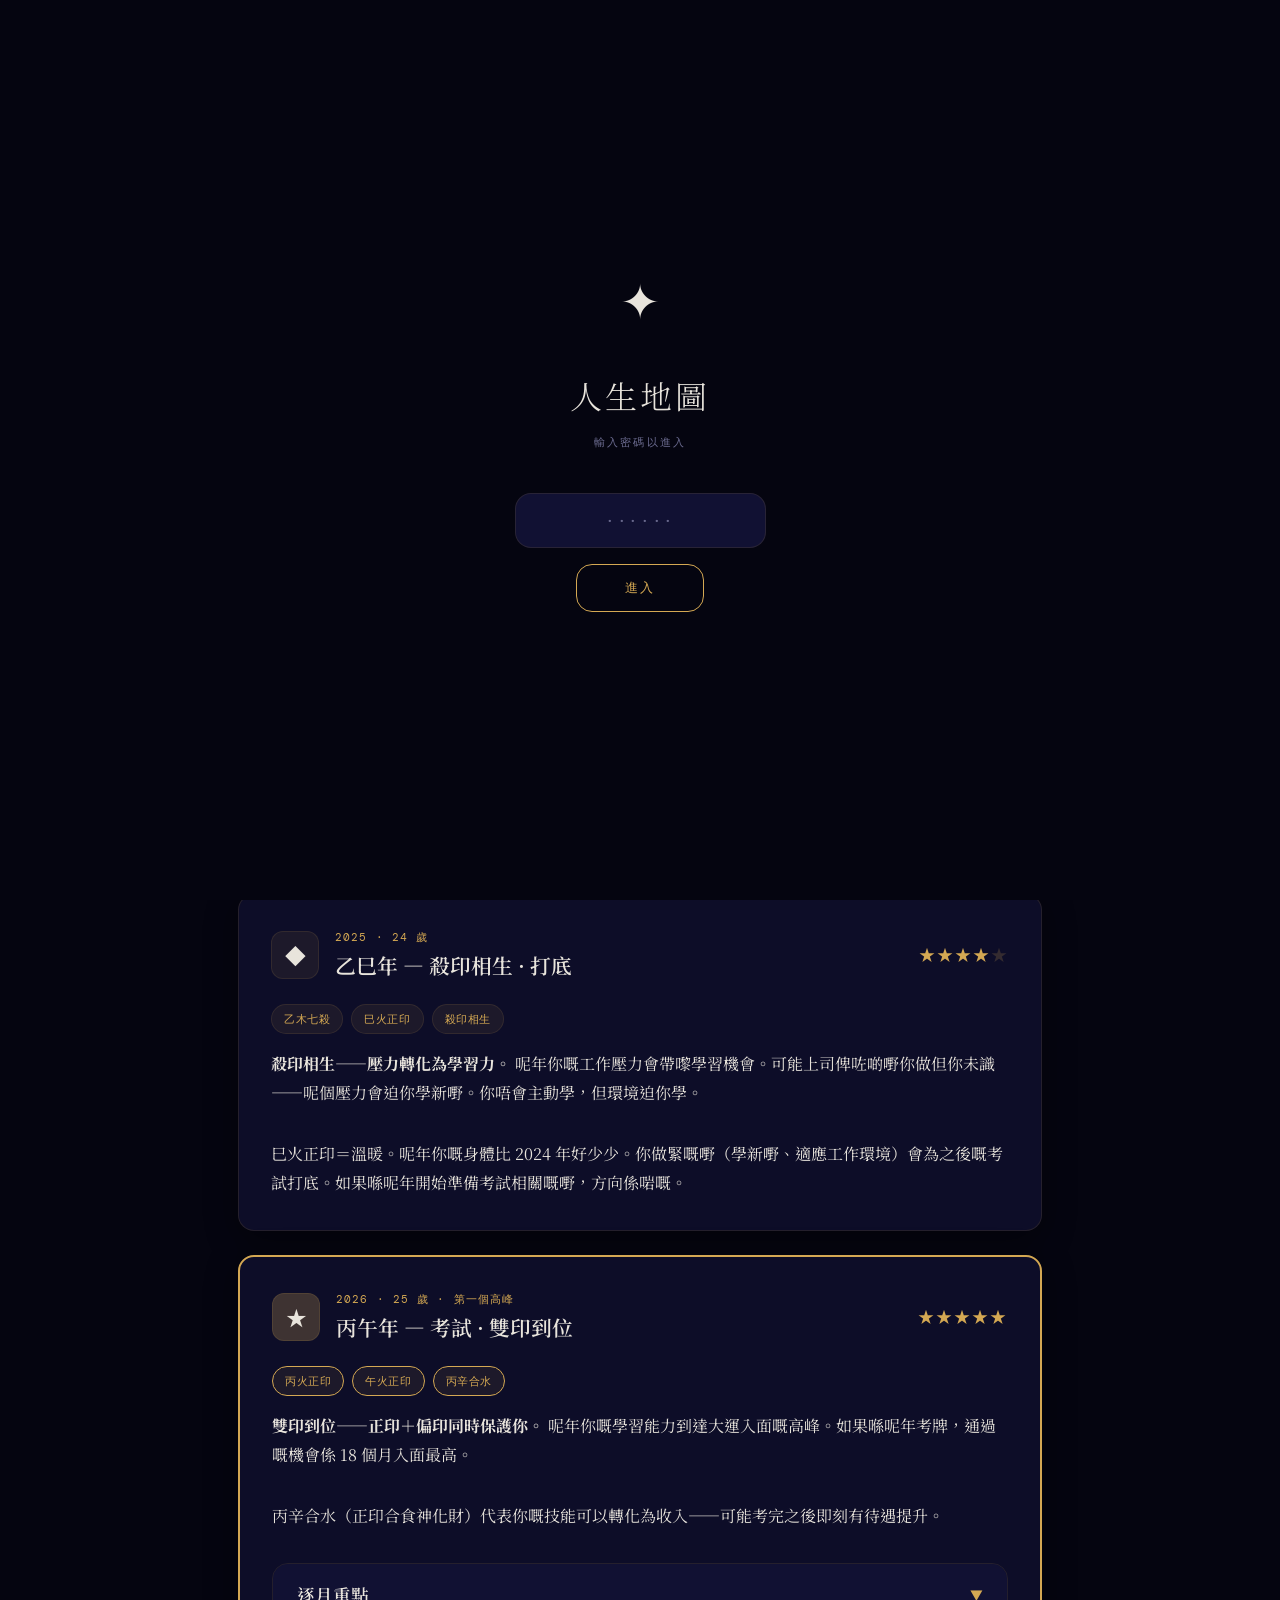
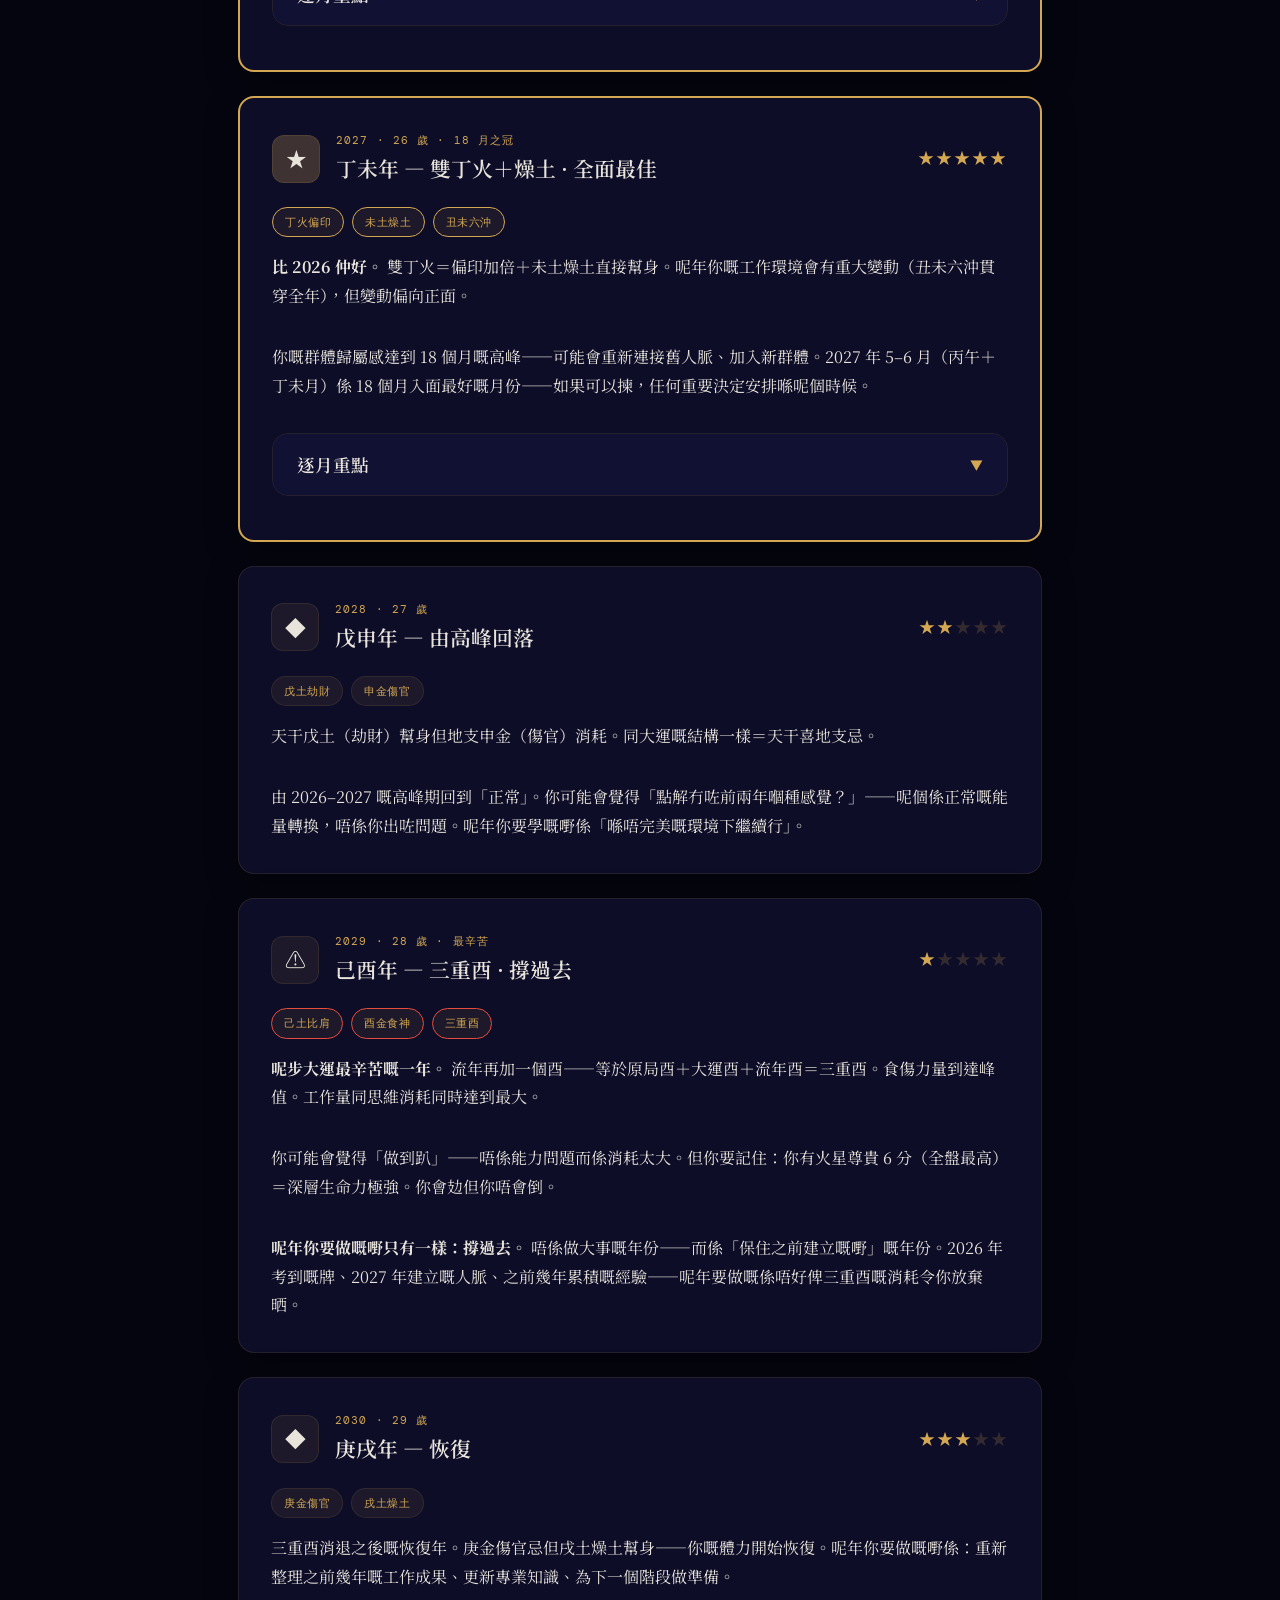
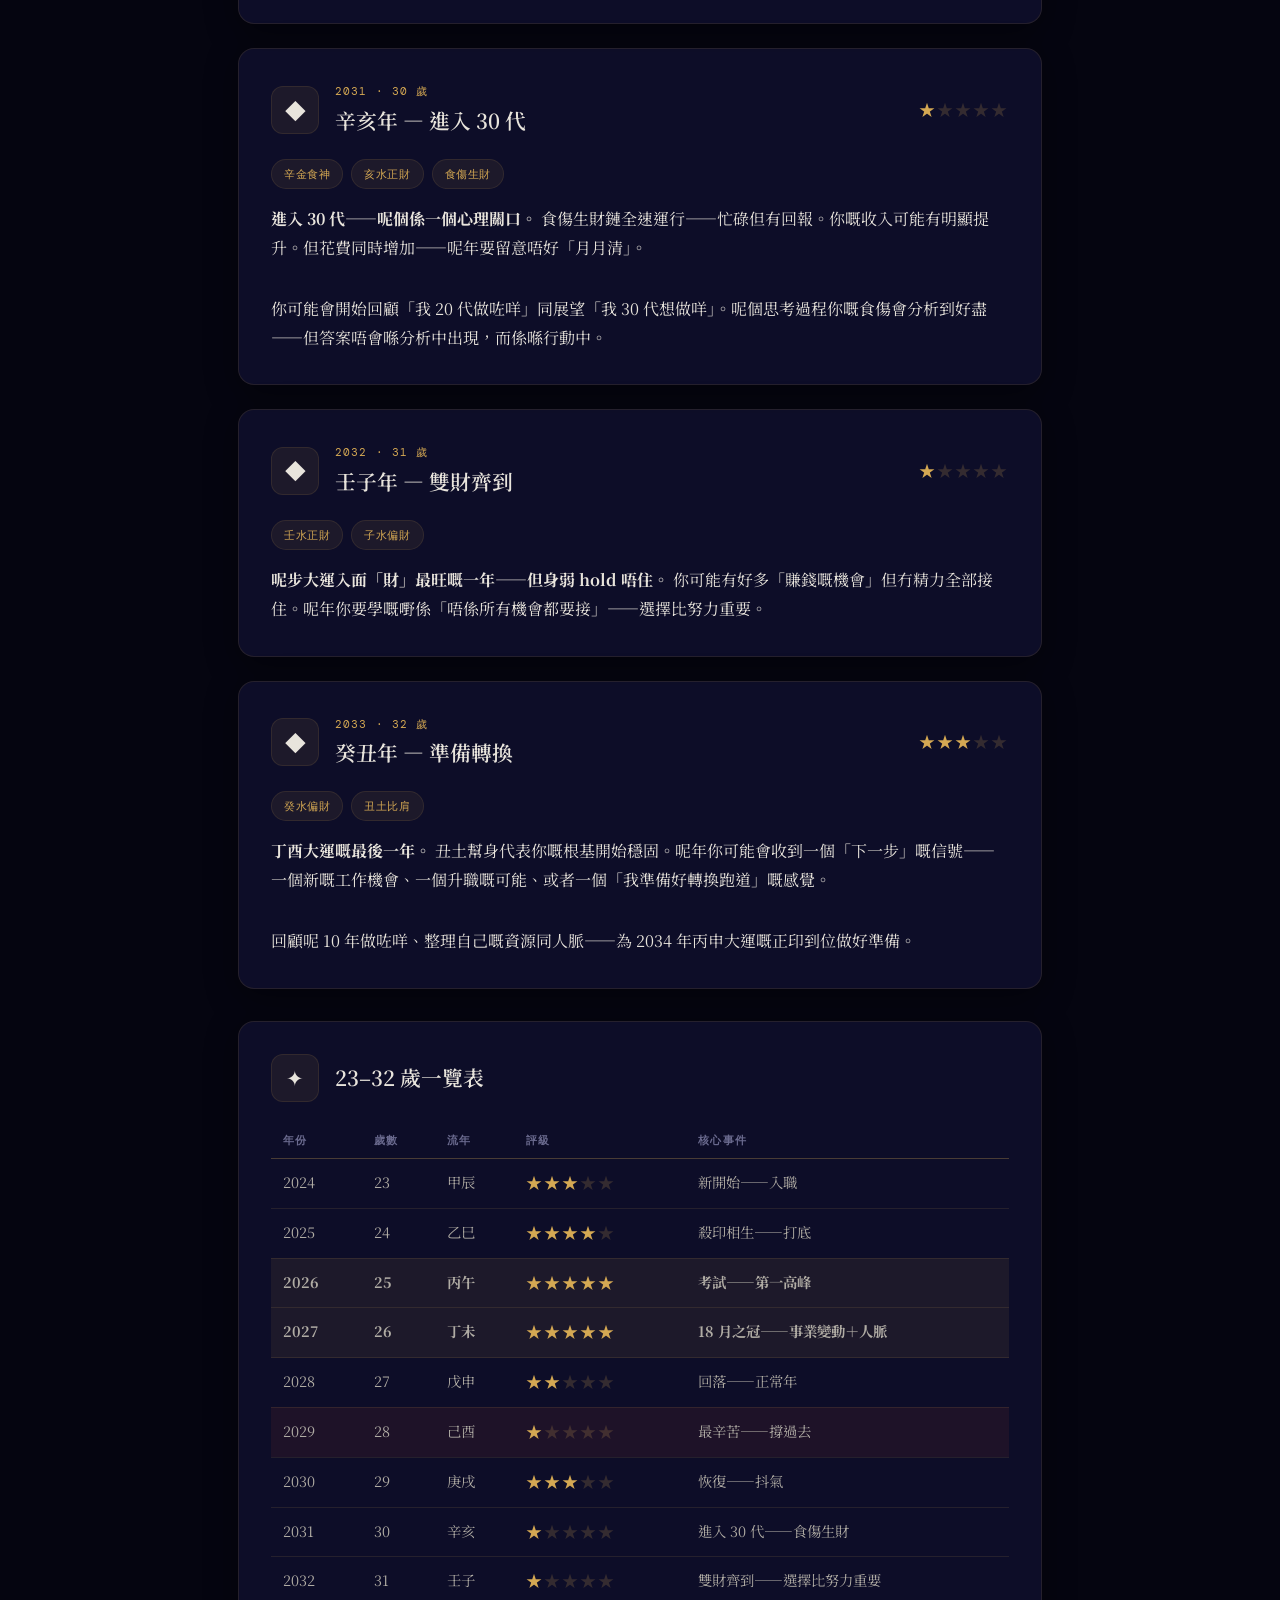
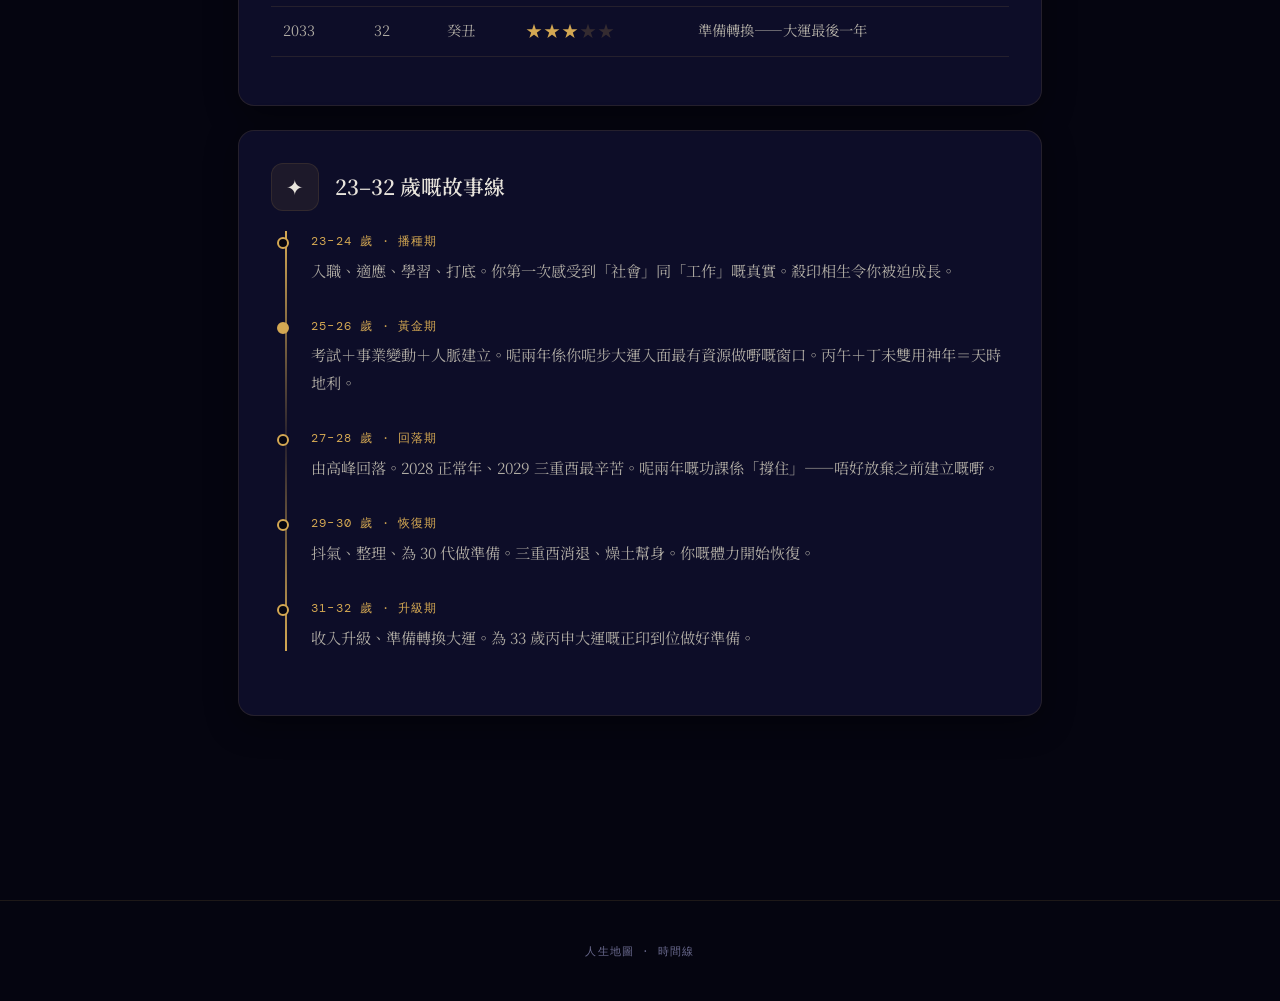
==== timeline.html @ b296077b "Add files via upload" ====
<!DOCTYPE html>
<html lang="zh-Hant" data-theme="dark">
<head>
  <meta charset="UTF-8">
  <meta name="viewport" content="width=device-width, initial-scale=1.0">
  <title>時間線 · 人生地圖</title>
  <link rel="stylesheet" href="css/style.css">
</head>
<body>

  <div class="starfield"></div>

  <div class="gate" id="gate">
    <div class="gate-content">
      <div class="gate-symbol">&#x2726;</div>
      <div class="gate-title">人生地圖</div>
      <div class="gate-subtitle">輸入密碼以進入</div>
      <div class="gate-input-wrap">
        <input type="password" id="gateInput" class="gate-input" placeholder="······" autocomplete="off">
      </div>
      <button class="gate-btn" id="gateBtn">進入</button>
      <div class="gate-error-msg" id="gateError"></div>
    </div>
  </div>

  <div class="progress-bar" id="progressBar"></div>

  <nav class="nav">
    <a href="index.html" class="nav-logo">&#x2726; 人生地圖</a>
    <ul class="nav-links">
      <li><a href="core.html">核心主題</a></li>
      <li><a href="gifts.html">天賦陰影</a></li>
      <li><a href="domains.html">十大領域</a></li>
      <li><a href="timeline.html">時間線</a></li>
      <li><a href="map.html">人生地圖</a></li>
    </ul>
    <div class="nav-controls">
      <button class="theme-toggle" id="themeToggle" title="切換深淺色">&#x2600;</button>
      <button class="menu-toggle" id="menuToggle">
        <span></span><span></span><span></span>
      </button>
    </div>
  </nav>

  <div class="mobile-nav" id="mobileNav">
    <ul class="mobile-nav-links">
      <li><a href="index.html">首頁</a></li>
      <li><a href="core.html">核心主題</a></li>
      <li><a href="gifts.html">天賦與陰影</a></li>
      <li><a href="domains.html">十大領域</a></li>
      <li><a href="timeline.html">時間線</a></li>
      <li><a href="map.html">人生地圖</a></li>
    </ul>
  </div>

  <div class="page-wrapper">
    <main class="main-content">
      <div class="container">

        <div class="page-header reveal">
          <div class="subtitle">TIMELINE</div>
          <h1>你嘅時間線</h1>
        </div>

        <!-- Section Tabs -->
        <div class="tabs reveal">
          <button class="tab-btn active" data-tab="sec-decade">23–32 歲逐年</button>
          <button class="tab-btn" data-tab="sec-18mo">18 個月預測</button>
          <button class="tab-btn" data-tab="sec-overview">大運總覽</button>
        </div>
        <div class="tab-panels">

          <!-- ==================== DECADE TAB ==================== -->
          <div class="tab-panel active" data-panel="sec-decade">

            <div class="section-title reveal">23–32 歲逐年拆解</div>
            <div class="section-subtitle reveal">丁酉大運 · 2024–2033</div>

            <!-- 2024 -->
            <div class="card reveal delay-1">
              <div class="card-header">
                <div class="card-icon">&#x25C6;</div>
                <div>
                  <div class="card-number">2024 · 23 歲</div>
                  <div class="card-title">甲辰年 — 新開始</div>
                </div>
                <div class="stars" style="margin-left:auto;">&#x2605;&#x2605;&#x2605;<span class="dim">&#x2605;&#x2605;</span></div>
              </div>
              <div class="tag-row">
                <span class="tag">甲木正官</span>
                <span class="tag">辰土劫財</span>
                <span class="tag">甲己合土</span>
              </div>
              <p><strong>甲己合土＝正官合日主。</strong> 你可能喺呢年有一個新嘅開始——畢業、入職、或者開始一份正式嘅工作。甲木正官係你原局完全缺席嘅五行——第一次出現代表一個「新框架」進入你生命。</p>
              <p class="mt-32">但辰土劫財代表有競爭——可能同時有其他人做緊同一個位。呢年你嘅收入唔會高但有。剛開始賺錢——你可以感受到「返工之後身體唔同咗」。</p>
            </div>

            <!-- 2025 -->
            <div class="card reveal delay-2">
              <div class="card-header">
                <div class="card-icon">&#x25C6;</div>
                <div>
                  <div class="card-number">2025 · 24 歲</div>
                  <div class="card-title">乙巳年 — 殺印相生 · 打底</div>
                </div>
                <div class="stars" style="margin-left:auto;">&#x2605;&#x2605;&#x2605;&#x2605;<span class="dim">&#x2605;</span></div>
              </div>
              <div class="tag-row">
                <span class="tag">乙木七殺</span>
                <span class="tag">巳火正印</span>
                <span class="tag">殺印相生</span>
              </div>
              <p><strong>殺印相生——壓力轉化為學習力。</strong> 呢年你嘅工作壓力會帶嚟學習機會。可能上司俾咗啲嘢你做但你未識——呢個壓力會迫你學新嘢。你唔會主動學，但環境迫你學。</p>
              <p class="mt-32">巳火正印＝溫暖。呢年你嘅身體比 2024 年好少少。你做緊嘅嘢（學新嘢、適應工作環境）會為之後嘅考試打底。如果喺呢年開始準備考試相關嘅嘢，方向係啱嘅。</p>
            </div>

            <!-- 2026 -->
            <div class="card reveal delay-3" style="border-color: var(--accent); border-width: 2px;">
              <div class="card-header">
                <div class="card-icon" style="background: var(--accent-glow);">&#x2605;</div>
                <div>
                  <div class="card-number">2026 · 25 歲 · 第一個高峰</div>
                  <div class="card-title">丙午年 — 考試 · 雙印到位</div>
                </div>
                <div class="stars" style="margin-left:auto;">&#x2605;&#x2605;&#x2605;&#x2605;&#x2605;</div>
              </div>
              <div class="tag-row">
                <span class="tag" style="border-color: var(--accent);">丙火正印</span>
                <span class="tag" style="border-color: var(--accent);">午火正印</span>
                <span class="tag" style="border-color: var(--accent);">丙辛合水</span>
              </div>
              <p><strong>雙印到位——正印＋偏印同時保護你。</strong> 呢年你嘅學習能力到達大運入面嘅高峰。如果喺呢年考牌，通過嘅機會係 18 個月入面最高。</p>
              <p class="mt-32">丙辛合水（正印合食神化財）代表你嘅技能可以轉化為收入——可能考完之後即刻有待遇提升。</p>

              <div class="expandable mt-32">
                <button class="expandable-trigger">
                  <span>逐月重點</span>
                  <span class="chevron">&#x25BC;</span>
                </button>
                <div class="expandable-content">
                  <div class="expandable-inner">
                    <table class="data-table">
                      <thead><tr><th>月份</th><th>流月</th><th>評級</th><th>重點</th></tr></thead>
                      <tbody>
                        <tr><td>5 月</td><td>甲午</td><td><span class="stars">&#x2605;&#x2605;&#x2605;&#x2605;&#x2605;</span></td><td>溫書效率最高——甲己合土＋火氣最旺</td></tr>
                        <tr><td>6 月</td><td>乙未</td><td><span class="stars">&#x2605;&#x2605;&#x2605;&#x2605;<span class="dim">&#x2605;</span></span></td><td>殺印相生——工作可能有變動</td></tr>
                        <tr><td>7 月</td><td>丙申</td><td><span class="stars">&#x2605;&#x2605;&#x2605;<span class="dim">&#x2605;&#x2605;</span></span></td><td>考前最後衝刺——開始「收」</td></tr>
                        <tr style="background: var(--accent-dim);"><td><strong>8 月</strong></td><td><strong>丁酉</strong></td><td><span class="stars">&#x2605;&#x2605;<span class="dim">&#x2605;&#x2605;&#x2605;</span></span></td><td><strong>考試月——三重酉——最辛苦</strong></td></tr>
                        <tr style="background: var(--accent-dim);"><td><strong>9 月</strong></td><td><strong>戊戌</strong></td><td><span class="stars">&#x2605;&#x2605;&#x2605;&#x2605;&#x2605;</span></td><td><strong>回血月——旅行最佳時機</strong></td></tr>
                        <tr><td>10 月</td><td>己亥</td><td><span class="stars">&#x2605;&#x2605;&#x2605;<span class="dim">&#x2605;&#x2605;</span></span></td><td>比肩幫身——但巳亥沖有動盪</td></tr>
                        <tr><td>12 月</td><td>庚子</td><td><span class="stars">&#x2605;<span class="dim">&#x2605;&#x2605;&#x2605;&#x2605;</span></span></td><td>年尾最差——金水齊到</td></tr>
                      </tbody>
                    </table>
                  </div>
                </div>
              </div>
            </div>

            <!-- 2027 -->
            <div class="card reveal" style="border-color: var(--accent); border-width: 2px;">
              <div class="card-header">
                <div class="card-icon" style="background: var(--accent-glow);">&#x2605;</div>
                <div>
                  <div class="card-number">2027 · 26 歲 · 18 月之冠</div>
                  <div class="card-title">丁未年 — 雙丁火＋燥土 · 全面最佳</div>
                </div>
                <div class="stars" style="margin-left:auto;">&#x2605;&#x2605;&#x2605;&#x2605;&#x2605;</div>
              </div>
              <div class="tag-row">
                <span class="tag" style="border-color: var(--accent);">丁火偏印</span>
                <span class="tag" style="border-color: var(--accent);">未土燥土</span>
                <span class="tag" style="border-color: var(--accent);">丑未六沖</span>
              </div>
              <p><strong>比 2026 仲好。</strong> 雙丁火＝偏印加倍＋未土燥土直接幫身。呢年你嘅工作環境會有重大變動（丑未六沖貫穿全年），但變動偏向正面。</p>
              <p class="mt-32">你嘅群體歸屬感達到 18 個月嘅高峰——可能會重新連接舊人脈、加入新群體。2027 年 5–6 月（丙午＋丁未月）係 18 個月入面最好嘅月份——如果可以揀，任何重要決定安排喺呢個時候。</p>

              <div class="expandable mt-32">
                <button class="expandable-trigger">
                  <span>逐月重點</span>
                  <span class="chevron">&#x25BC;</span>
                </button>
                <div class="expandable-content">
                  <div class="expandable-inner">
                    <table class="data-table">
                      <thead><tr><th>月份</th><th>流月</th><th>評級</th><th>重點</th></tr></thead>
                      <tbody>
                        <tr><td>3 月</td><td>甲辰</td><td><span class="stars">&#x2605;&#x2605;&#x2605;&#x2605;<span class="dim">&#x2605;</span></span></td><td>甲己合土再現——新框架出現</td></tr>
                        <tr><td>4 月</td><td>乙巳</td><td><span class="stars">&#x2605;&#x2605;&#x2605;&#x2605;<span class="dim">&#x2605;</span></span></td><td>殺印相生——人脈回歸</td></tr>
                        <tr style="background: var(--accent-dim);"><td><strong>5 月</strong></td><td><strong>丙午</strong></td><td><span class="stars">&#x2605;&#x2605;&#x2605;&#x2605;&#x2605;</span></td><td><strong>火氣再現——同 2026 丙午年共振</strong></td></tr>
                        <tr style="background: var(--accent-dim);"><td><strong>6 月</strong></td><td><strong>丁未</strong></td><td><span class="stars">&#x2605;&#x2605;&#x2605;&#x2605;&#x2605;</span></td><td><strong>18 月之冠——雙丁雙未＝用神最強</strong></td></tr>
                        <tr><td>7 月</td><td>戊申</td><td><span class="stars">&#x2605;&#x2605;<span class="dim">&#x2605;&#x2605;&#x2605;</span></span></td><td>由峰值回落——正常</td></tr>
                        <tr><td>8 月</td><td>己酉</td><td><span class="stars">&#x2605;<span class="dim">&#x2605;&#x2605;&#x2605;&#x2605;</span></span></td><td>三重酉再現——2027 年最辛苦</td></tr>
                        <tr><td>10–11 月</td><td>辛亥/壬子</td><td><span class="stars">&#x2605;<span class="dim">&#x2605;&#x2605;&#x2605;&#x2605;</span></span></td><td>金水齊到——保護力減弱</td></tr>
                      </tbody>
                    </table>
                  </div>
                </div>
              </div>
            </div>

            <!-- 2028 -->
            <div class="card reveal">
              <div class="card-header">
                <div class="card-icon">&#x25C6;</div>
                <div>
                  <div class="card-number">2028 · 27 歲</div>
                  <div class="card-title">戊申年 — 由高峰回落</div>
                </div>
                <div class="stars" style="margin-left:auto;">&#x2605;&#x2605;<span class="dim">&#x2605;&#x2605;&#x2605;</span></div>
              </div>
              <div class="tag-row">
                <span class="tag">戊土劫財</span>
                <span class="tag">申金傷官</span>
              </div>
              <p>天干戊土（劫財）幫身但地支申金（傷官）消耗。同大運嘅結構一樣＝天干喜地支忌。</p>
              <p class="mt-32">由 2026–2027 嘅高峰期回到「正常」。你可能會覺得「點解冇咗前兩年嗰種感覺？」——呢個係正常嘅能量轉換，唔係你出咗問題。呢年你要學嘅嘢係「喺唔完美嘅環境下繼續行」。</p>
            </div>

            <!-- 2029 -->
            <div class="card reveal">
              <div class="card-header">
                <div class="card-icon">&#x26A0;</div>
                <div>
                  <div class="card-number">2029 · 28 歲 · 最辛苦</div>
                  <div class="card-title">己酉年 — 三重酉 · 撐過去</div>
                </div>
                <div class="stars" style="margin-left:auto;">&#x2605;<span class="dim">&#x2605;&#x2605;&#x2605;&#x2605;</span></div>
              </div>
              <div class="tag-row">
                <span class="tag" style="border-color:#e74c3c;">己土比肩</span>
                <span class="tag" style="border-color:#e74c3c;">酉金食神</span>
                <span class="tag" style="border-color:#e74c3c;">三重酉</span>
              </div>
              <p><strong>呢步大運最辛苦嘅一年。</strong> 流年再加一個酉——等於原局酉＋大運酉＋流年酉＝三重酉。食傷力量到達峰值。工作量同思維消耗同時達到最大。</p>
              <p class="mt-32">你可能會覺得「做到趴」——唔係能力問題而係消耗太大。但你要記住：你有火星尊貴 6 分（全盤最高）＝深層生命力極強。你會攰但你唔會倒。</p>
              <p class="mt-32"><strong>呢年你要做嘅嘢只有一樣：撐過去。</strong> 唔係做大事嘅年份——而係「保住之前建立嘅嘢」嘅年份。2026 年考到嘅牌、2027 年建立嘅人脈、之前幾年累積嘅經驗——呢年要做嘅係唔好俾三重酉嘅消耗令你放棄晒。</p>
            </div>

            <!-- 2030 -->
            <div class="card reveal">
              <div class="card-header">
                <div class="card-icon">&#x25C6;</div>
                <div>
                  <div class="card-number">2030 · 29 歲</div>
                  <div class="card-title">庚戌年 — 恢復</div>
                </div>
                <div class="stars" style="margin-left:auto;">&#x2605;&#x2605;&#x2605;<span class="dim">&#x2605;&#x2605;</span></div>
              </div>
              <div class="tag-row">
                <span class="tag">庚金傷官</span>
                <span class="tag">戌土燥土</span>
              </div>
              <p>三重酉消退之後嘅恢復年。庚金傷官忌但戌土燥土幫身——你嘅體力開始恢復。呢年你要做嘅嘢係：重新整理之前幾年嘅工作成果、更新專業知識、為下一個階段做準備。</p>
            </div>

            <!-- 2031 -->
            <div class="card reveal">
              <div class="card-header">
                <div class="card-icon">&#x25C6;</div>
                <div>
                  <div class="card-number">2031 · 30 歲</div>
                  <div class="card-title">辛亥年 — 進入 30 代</div>
                </div>
                <div class="stars" style="margin-left:auto;">&#x2605;<span class="dim">&#x2605;&#x2605;&#x2605;&#x2605;</span></div>
              </div>
              <div class="tag-row">
                <span class="tag">辛金食神</span>
                <span class="tag">亥水正財</span>
                <span class="tag">食傷生財</span>
              </div>
              <p><strong>進入 30 代——呢個係一個心理關口。</strong> 食傷生財鏈全速運行——忙碌但有回報。你嘅收入可能有明顯提升。但花費同時增加——呢年要留意唔好「月月清」。</p>
              <p class="mt-32">你可能會開始回顧「我 20 代做咗咩」同展望「我 30 代想做咩」。呢個思考過程你嘅食傷會分析到好盡——但答案唔會喺分析中出現，而係喺行動中。</p>
            </div>

            <!-- 2032 -->
            <div class="card reveal">
              <div class="card-header">
                <div class="card-icon">&#x25C6;</div>
                <div>
                  <div class="card-number">2032 · 31 歲</div>
                  <div class="card-title">壬子年 — 雙財齊到</div>
                </div>
                <div class="stars" style="margin-left:auto;">&#x2605;<span class="dim">&#x2605;&#x2605;&#x2605;&#x2605;</span></div>
              </div>
              <div class="tag-row">
                <span class="tag">壬水正財</span>
                <span class="tag">子水偏財</span>
              </div>
              <p><strong>呢步大運入面「財」最旺嘅一年——但身弱 hold 唔住。</strong> 你可能有好多「賺錢嘅機會」但冇精力全部接住。呢年你要學嘅嘢係「唔係所有機會都要接」——選擇比努力重要。</p>
            </div>

            <!-- 2033 -->
            <div class="card reveal">
              <div class="card-header">
                <div class="card-icon">&#x25C6;</div>
                <div>
                  <div class="card-number">2033 · 32 歲</div>
                  <div class="card-title">癸丑年 — 準備轉換</div>
                </div>
                <div class="stars" style="margin-left:auto;">&#x2605;&#x2605;&#x2605;<span class="dim">&#x2605;&#x2605;</span></div>
              </div>
              <div class="tag-row">
                <span class="tag">癸水偏財</span>
                <span class="tag">丑土比肩</span>
              </div>
              <p><strong>丁酉大運嘅最後一年。</strong> 丑土幫身代表你嘅根基開始穩固。呢年你可能會收到一個「下一步」嘅信號——一個新嘅工作機會、一個升職嘅可能、或者一個「我準備好轉換跑道」嘅感覺。</p>
              <p class="mt-32">回顧呢 10 年做咗咩、整理自己嘅資源同人脈——為 2034 年丙申大運嘅正印到位做好準備。</p>
            </div>

            <!-- Decade Summary Table -->
            <div class="card reveal mt-32">
              <div class="card-header">
                <div class="card-icon">&#x2726;</div>
                <div><div class="card-title">23–32 歲一覽表</div></div>
              </div>
              <table class="data-table">
                <thead>
                  <tr><th>年份</th><th>歲數</th><th>流年</th><th>評級</th><th>核心事件</th></tr>
                </thead>
                <tbody>
                  <tr><td>2024</td><td>23</td><td>甲辰</td><td><span class="stars">&#x2605;&#x2605;&#x2605;<span class="dim">&#x2605;&#x2605;</span></span></td><td>新開始——入職</td></tr>
                  <tr><td>2025</td><td>24</td><td>乙巳</td><td><span class="stars">&#x2605;&#x2605;&#x2605;&#x2605;<span class="dim">&#x2605;</span></span></td><td>殺印相生——打底</td></tr>
                  <tr style="background: var(--accent-dim);"><td><strong>2026</strong></td><td><strong>25</strong></td><td><strong>丙午</strong></td><td><span class="stars">&#x2605;&#x2605;&#x2605;&#x2605;&#x2605;</span></td><td><strong>考試——第一高峰</strong></td></tr>
                  <tr style="background: var(--accent-dim);"><td><strong>2027</strong></td><td><strong>26</strong></td><td><strong>丁未</strong></td><td><span class="stars">&#x2605;&#x2605;&#x2605;&#x2605;&#x2605;</span></td><td><strong>18 月之冠——事業變動＋人脈</strong></td></tr>
                  <tr><td>2028</td><td>27</td><td>戊申</td><td><span class="stars">&#x2605;&#x2605;<span class="dim">&#x2605;&#x2605;&#x2605;</span></span></td><td>回落——正常年</td></tr>
                  <tr style="background: rgba(231,76,60,0.08);"><td>2029</td><td>28</td><td>己酉</td><td><span class="stars">&#x2605;<span class="dim">&#x2605;&#x2605;&#x2605;&#x2605;</span></span></td><td>最辛苦——撐過去</td></tr>
                  <tr><td>2030</td><td>29</td><td>庚戌</td><td><span class="stars">&#x2605;&#x2605;&#x2605;<span class="dim">&#x2605;&#x2605;</span></span></td><td>恢復——抖氣</td></tr>
                  <tr><td>2031</td><td>30</td><td>辛亥</td><td><span class="stars">&#x2605;<span class="dim">&#x2605;&#x2605;&#x2605;&#x2605;</span></span></td><td>進入 30 代——食傷生財</td></tr>
                  <tr><td>2032</td><td>31</td><td>壬子</td><td><span class="stars">&#x2605;<span class="dim">&#x2605;&#x2605;&#x2605;&#x2605;</span></span></td><td>雙財齊到——選擇比努力重要</td></tr>
                  <tr><td>2033</td><td>32</td><td>癸丑</td><td><span class="stars">&#x2605;&#x2605;&#x2605;<span class="dim">&#x2605;&#x2605;</span></span></td><td>準備轉換——大運最後一年</td></tr>
                </tbody>
              </table>
            </div>

            <!-- Story Arc -->
            <div class="card reveal">
              <div class="card-header">
                <div class="card-icon">&#x2726;</div>
                <div><div class="card-title">23–32 歲嘅故事線</div></div>
              </div>
              <div class="timeline">
                <div class="timeline-item">
                  <div class="timeline-dot"></div>
                  <div class="timeline-year">23–24 歲 · 播種期</div>
                  <div class="timeline-desc">入職、適應、學習、打底。你第一次感受到「社會」同「工作」嘅真實。殺印相生令你被迫成長。</div>
                </div>
                <div class="timeline-item" style="border-left-color: var(--accent);">
                  <div class="timeline-dot" style="background: var(--accent); border-color: var(--accent);"></div>
                  <div class="timeline-year" style="color: var(--accent);">25–26 歲 · 黃金期</div>
                  <div class="timeline-desc">考試＋事業變動＋人脈建立。呢兩年係你呢步大運入面最有資源做嘢嘅窗口。丙午＋丁未雙用神年＝天時地利。</div>
                </div>
                <div class="timeline-item">
                  <div class="timeline-dot"></div>
                  <div class="timeline-year">27–28 歲 · 回落期</div>
                  <div class="timeline-desc">由高峰回落。2028 正常年、2029 三重酉最辛苦。呢兩年嘅功課係「撐住」——唔好放棄之前建立嘅嘢。</div>
                </div>
                <div class="timeline-item">
                  <div class="timeline-dot"></div>
                  <div class="timeline-year">29–30 歲 · 恢復期</div>
                  <div class="timeline-desc">抖氣、整理、為 30 代做準備。三重酉消退、燥土幫身。你嘅體力開始恢復。</div>
                </div>
                <div class="timeline-item">
                  <div class="timeline-dot"></div>
                  <div class="timeline-year">31–32 歲 · 升級期</div>
                  <div class="timeline-desc">收入升級、準備轉換大運。為 33 歲丙申大運嘅正印到位做好準備。</div>
                </div>
              </div>
            </div>

          </div>

          <!-- ==================== 18-MONTH TAB ==================== -->
          <div class="tab-panel" data-panel="sec-18mo">

            <div class="section-title reveal">18 個月預測</div>
            <div class="section-subtitle reveal">2026 年 5 月 → 2027 年 11 月</div>

            <!-- Overview -->
            <div class="card reveal">
              <div class="card-header">
                <div class="card-icon">&#x2726;</div>
                <div><div class="card-title">18 個月嘅底層結構</div></div>
              </div>
              <p>呢 18 個月行緊嘅大環境：<strong>丁酉大運</strong>（天干丁火＝保護 vs 地支酉金＝消耗）＋<strong>丙午→丁未流年</strong>（雙用神年）。</p>
              <p class="mt-32">18 個月唔係一條直線——而係一個<strong>「波浪」</strong>。有兩個高峰（2026 年 5–6 月同 2027 年 5–6 月）同兩個低谷（2026 年 8 月同 12 月、2027 年 8 月同 10–11 月）。</p>
              <p class="mt-32">你要學嘅唔係「點樣避開低谷」——而係「點樣喺低谷中唔好放棄高峰時建立嘅嘢」。</p>
            </div>

            <!-- Four Phases -->
            <div class="card reveal">
              <div class="card-header">
                <div class="card-icon">&#x25B6;</div>
                <div><div class="card-title">四段弧線</div></div>
              </div>

              <div class="expandable">
                <button class="expandable-trigger">
                  <span>&#x25B6; 第一段：2026 年 5–9 月 · 考試週期</span>
                  <span class="chevron">&#x25BC;</span>
                </button>
                <div class="expandable-content">
                  <div class="expandable-inner">
                    <p><strong>核心主題：</strong>備考 → 考試 → 恢復</p>
                    <p class="mt-32"><strong>能量走勢：</strong>▲▲▲▲▲ → ▲▲▲▲ → ▲▲▲ → ▲▲ → ▲▲▲▲▲</p>
                    <p class="mt-32"><strong>關鍵轉折點：7 月丙申月</strong> — 由「衝」轉「收」嘅分水嶺。如果喺 7 月之前已經完成大部分溫書，8 月嘅三重酉就只係「上場」而唔係「趕工」。</p>
                  </div>
                </div>
              </div>

              <div class="expandable">
                <button class="expandable-trigger">
                  <span>&#x25B6; 第二段：2026 年 10 月 – 2027 年 2 月 · 冬季消耗＋內在轉變</span>
                  <span class="chevron">&#x25BC;</span>
                </button>
                <div class="expandable-content">
                  <div class="expandable-inner">
                    <p><strong>核心主題：</strong>家庭動盪 → 冬季消耗 → 太陽弧內在轉變開始</p>
                    <p class="mt-32"><strong>能量走勢：</strong>▲▲▲ → ▲ → ▲▲▲ → ▲▲</p>
                    <p class="mt-32">呢段係 18 個月入面最「暗」嘅一段——但暗嘅同時太陽弧嘅太陽合月亮正喺深層發生緊。就好似一棵樹喺冬天落晒葉——睇落好似死咗，但根部正正喺冬天紮得最深。</p>
                  </div>
                </div>
              </div>

              <div class="expandable">
                <button class="expandable-trigger">
                  <span>&#x25B6; 第三段：2027 年 3–6 月 · 新週期啟動＋18 月之冠</span>
                  <span class="chevron">&#x25BC;</span>
                </button>
                <div class="expandable-content">
                  <div class="expandable-inner">
                    <p><strong>核心主題：</strong>新機會出現 → 人脈回歸 → 火土最強</p>
                    <p class="mt-32"><strong>能量走勢：</strong>▲▲▲▲ → ▲▲▲▲ → ▲▲▲▲▲ → ▲▲▲▲▲</p>
                    <p class="mt-32">18 個月入面最「光」嘅一段。由 3 月開始一路升到 6 月——連續四個月用神到位。呢段時間你應該做嘅嘢：把握任何出現嘅機會（3 月）、拓展人脈（4 月）、開始新嘅學習目標（5 月）、做重大決定（6 月）。</p>
                  </div>
                </div>
              </div>

              <div class="expandable">
                <button class="expandable-trigger">
                  <span>&#x25B6; 第四段：2027 年 7–11 月 · 回落＋收爐</span>
                  <span class="chevron">&#x25BC;</span>
                </button>
                <div class="expandable-content">
                  <div class="expandable-inner">
                    <p><strong>核心主題：</strong>由峰值回落 → 三重酉再現 → 恢復 → 收爐</p>
                    <p class="mt-32"><strong>能量走勢：</strong>▲▲ → ▲ → ▲▲▲ → ▲ → ▲</p>
                    <p class="mt-32">7–8 月嘅回落唔代表「前功盡廢」。前面 3–6 月建立嘅嘢唔會因為 7–8 月嘅消耗而消失——佢哋只係「暫停」。你而家要學嘅係「收爐」而唔係「放棄」。</p>
                  </div>
                </div>
              </div>
            </div>

            <!-- Month by Month -->
            <div class="card reveal">
              <div class="card-header">
                <div class="card-icon">&#x25C8;</div>
                <div><div class="card-title">逐月一覽</div></div>
              </div>
              <table class="data-table">
                <thead>
                  <tr><th>月份</th><th>流月</th><th>評級</th><th>你要做嘅核心嘢</th></tr>
                </thead>
                <tbody>
                  <tr><td>2026/5</td><td>甲午</td><td><span class="stars">&#x2605;&#x2605;&#x2605;&#x2605;&#x2605;</span></td><td>用最清晰嘅腦袋攻克最難嘅科目</td></tr>
                  <tr><td>2026/6</td><td>乙未</td><td><span class="stars">&#x2605;&#x2605;&#x2605;&#x2605;<span class="dim">&#x2605;</span></span></td><td>接受工作變動——殺印相生</td></tr>
                  <tr><td>2026/7</td><td>丙申</td><td><span class="stars">&#x2605;&#x2605;&#x2605;<span class="dim">&#x2605;&#x2605;</span></span></td><td>收——整理筆記、調整作息、保護身體</td></tr>
                  <tr style="background: rgba(231,76,60,0.08);"><td><strong>2026/8</strong></td><td><strong>丁酉</strong></td><td><span class="stars">&#x2605;&#x2605;<span class="dim">&#x2605;&#x2605;&#x2605;</span></span></td><td><strong>唔好再學新嘢、食飽瞓足、考完唔好對答案</strong></td></tr>
                  <tr style="background: var(--accent-dim);"><td><strong>2026/9</strong></td><td><strong>戊戌</strong></td><td><span class="stars">&#x2605;&#x2605;&#x2605;&#x2605;&#x2605;</span></td><td><strong>抖——去行山、出走、釋放</strong></td></tr>
                  <tr><td>2026/10</td><td>己亥</td><td><span class="stars">&#x2605;&#x2605;&#x2605;<span class="dim">&#x2605;&#x2605;</span></span></td><td>處理屋企嘅事——但唔好忽略休息</td></tr>
                  <tr><td>2026/11</td><td>庚子前</td><td><span class="stars">&#x2605;&#x2605;&#x2605;<span class="dim">&#x2605;&#x2605;</span></span></td><td>旅行盡量安排喺上半月</td></tr>
                  <tr style="background: rgba(231,76,60,0.08);"><td>2026/12</td><td>庚子</td><td><span class="stars">&#x2605;<span class="dim">&#x2605;&#x2605;&#x2605;&#x2605;</span></span></td><td>戒凍飲、食暖嘢、減少用腦</td></tr>
                  <tr><td>2027/1</td><td>壬寅</td><td><span class="stars">&#x2605;&#x2605;&#x2605;<span class="dim">&#x2605;&#x2605;</span></span></td><td>接受內在變化——由太陽弧帶你走</td></tr>
                  <tr><td>2027/2</td><td>癸卯</td><td><span class="stars">&#x2605;&#x2605;<span class="dim">&#x2605;&#x2605;&#x2605;</span></span></td><td>如果情緒有波動——唔好分析，由佢</td></tr>
                  <tr><td>2027/3</td><td>甲辰</td><td><span class="stars">&#x2605;&#x2605;&#x2605;&#x2605;<span class="dim">&#x2605;</span></span></td><td>認真考慮新機會——甲己合土</td></tr>
                  <tr><td>2027/4</td><td>乙巳</td><td><span class="stars">&#x2605;&#x2605;&#x2605;&#x2605;<span class="dim">&#x2605;</span></span></td><td>加入新群體——人脈回歸</td></tr>
                  <tr style="background: var(--accent-dim);"><td><strong>2027/5</strong></td><td><strong>丙午</strong></td><td><span class="stars">&#x2605;&#x2605;&#x2605;&#x2605;&#x2605;</span></td><td><strong>開始新嘅學習目標——火氣再現</strong></td></tr>
                  <tr style="background: var(--accent-dim);"><td><strong>2027/6</strong></td><td><strong>丁未</strong></td><td><span class="stars">&#x2605;&#x2605;&#x2605;&#x2605;&#x2605;</span></td><td><strong>做任何重大決定——18 月之冠</strong></td></tr>
                  <tr><td>2027/7</td><td>戊申</td><td><span class="stars">&#x2605;&#x2605;<span class="dim">&#x2605;&#x2605;&#x2605;</span></span></td><td>接受回落——唔係你出咗問題</td></tr>
                  <tr style="background: rgba(231,76,60,0.08);"><td><strong>2027/8</strong></td><td><strong>己酉</strong></td><td><span class="stars">&#x2605;<span class="dim">&#x2605;&#x2605;&#x2605;&#x2605;</span></span></td><td><strong>你上次捱過咗——你今次都得</strong></td></tr>
                  <tr><td>2027/9</td><td>庚戌</td><td><span class="stars">&#x2605;&#x2605;&#x2605;<span class="dim">&#x2605;&#x2605;</span></span></td><td>抖——功課</td></tr>
                  <tr><td>2027/10–11</td><td>辛亥/壬子</td><td><span class="stars">&#x2605;<span class="dim">&#x2605;&#x2605;&#x2605;&#x2605;</span></span></td><td>收爐——保護力減弱係暫時嘅</td></tr>
                </tbody>
              </table>
            </div>

            <!-- Key Message -->
            <div class="card reveal" style="border-color: var(--accent); border-width: 2px;">
              <div class="card-header">
                <div class="card-icon" style="background: var(--accent-glow);">&#x2726;</div>
                <div><div class="card-title">18 個月你要記住嘅三件事</div></div>
              </div>
              <p><strong>第一：2026–2027 係你呢步大運入面最好嘅兩年。</strong> 過咗呢兩年之後（2028 戊申、2029 己酉、2030 庚戌），地支嘅力量會開始壓過天干——到嗰陣會更辛苦。所以呢 18 個月唔止係「過渡期」——而係你喺呢步大運入面最有資源做嘢嘅窗口。</p>
              <p class="mt-32"><strong>第二：你嘅「消耗」係結構性嘅——唔會喺 18 個月內消失。</strong> 18 個月之後你仍然會攰、仍然會食傷消耗、仍然會諗太多。呢 18 個月你要學嘅唔係「點樣唔攰」——而係「點樣喺攰嘅狀態下仍然做緊想做嘅嘢」。</p>
              <p class="mt-32"><strong>第三：你嘅事業時間表仍然係「慢上坡」。</strong> 呢 18 個月係你事業時間表入面「播種期」嘅一部分。你做嘅每一件事——考試、進修、接受工作變動、建立人脈——都唔係為咗即時嘅回報，而係為咗 33 歲之後嘅事業上升做準備。你嘅事業曲線係一條慢上坡——而家行緊嘅位置係最底、最攰、最睇唔到前面嘅路。但你行緊嘅每一步都係向上嘅。</p>
            </div>

          </div>

          <!-- ==================== OVERVIEW TAB ==================== -->
          <div class="tab-panel" data-panel="sec-overview">

            <div class="section-title reveal">大運總覽</div>
            <div class="section-subtitle reveal">你嘅一生事業節奏</div>

            <div class="card reveal">
              <div class="card-header">
                <div class="card-icon">&#x231B;</div>
                <div><div class="card-title">大運排列</div></div>
              </div>
              <table class="data-table">
                <thead>
                  <tr><th>大運</th><th>年份</th><th>歲數</th><th>天干</th><th>地支</th><th>狀態</th></tr>
                </thead>
                <tbody>
                  <tr style="background: var(--accent-dim);"><td><strong>而家</strong></td><td>2024–2033</td><td>23–32</td><td>丁（偏印）✓</td><td>酉（食神）✗</td><td>有保護但有消耗</td></tr>
                  <tr><td>下一大運</td><td>2034–2043</td><td>33–42</td><td>丙（正印）✓</td><td>申（傷官）✗</td><td>正印到位——事業開始上升</td></tr>
                  <tr><td>第三大運</td><td>2044–2053</td><td>43–52</td><td>乙（七殺）△</td><td>未（燥土）✓✓</td><td>殺印相生＋燥土幫身——穩固</td></tr>
                  <tr><td>第四大運</td><td>2054–2063</td><td>53–62</td><td>甲（正官）△</td><td>午（火）✓✓✓</td><td>金神成器——巔峰</td></tr>
                </tbody>
              </table>
            </div>

            <div class="card reveal">
              <div class="card-header">
                <div class="card-icon">&#x2726;</div>
                <div><div class="card-title">你嘅事業曲線</div></div>
              </div>
              <div class="timeline">
                <div class="timeline-item">
                  <div class="timeline-dot"></div>
                  <div class="timeline-year">而家 · 20 出頭</div>
                  <div class="timeline-title">播種期</div>
                  <div class="timeline-desc">最辛苦、最消耗、但最關鍵。每日嘅工作都係事業嘅積累。6 宮主飛 10 宮＝每一天都係喺砌事業嘅磚。</div>
                </div>
                <div class="timeline-item">
                  <div class="timeline-dot"></div>
                  <div class="timeline-year">33 歲後 · 丙申大運</div>
                  <div class="timeline-title">曙光期</div>
                  <div class="timeline-desc">正印到位。專業認證帶嚟收入升級。有人賞識、保護力增加。呢個係你第一次覺得「冇咁辛苦」。</div>
                </div>
                <div class="timeline-item">
                  <div class="timeline-dot"></div>
                  <div class="timeline-year">43 歲後 · 乙未大運</div>
                  <div class="timeline-title">穩固期</div>
                  <div class="timeline-desc">殺印相生＋燥土幫身。丑未六沖撼動三合金局——持續咗 20 幾年嘅金氣結構第一次被外力動搖。事業穩固，斗宿嘅逆轉開始明顯。</div>
                </div>
                <div class="timeline-item">
                  <div class="timeline-dot" style="background: var(--accent); border-color: var(--accent);"></div>
                  <div class="timeline-year" style="color: var(--accent);">53 歲後 · 甲午大運</div>
                  <div class="timeline-title">巔峰期</div>
                  <div class="timeline-desc">金神被火鍛造成器。正官＋火＝用神大到位。白蠟金成真金。斗宿逆轉完成。你嘅事業版圖完全展開。</div>
                </div>
              </div>
            </div>

            <!-- Poetic Summary -->
            <div class="card reveal" style="border-color: var(--accent); border-width: 2px;">
              <div class="card-header">
                <div class="card-icon" style="background: var(--accent-glow);">&#x2726;</div>
                <div><div class="card-title">你嘅曲線唔係平路——而係慢上坡</div></div>
              </div>
              <p>你嘅事業曲線係一條慢上坡——前段最辛苦（丁酉大運＝有保護但有消耗），中段開始穩（丙申→乙未大運），後段真正發力（甲午大運＝金神成器）。</p>
              <p class="mt-32">你唔係爆發型——你係馬拉松型。你嘅每一級都好慢，每一級都好攰，每一級你都會覺得「我行唔到」——然後你會發現你已經行到咗。</p>
              <p class="mt-32">斗宿嘅逆轉黑馬唔係一個突然嘅 moment——而係 30 年嘅積累。而你而家正正喺呢條路嘅開頭。</p>
            </div>

          </div>

        </div>

      </div>
    </main>

    <footer class="footer">
      <p>人生地圖 · 時間線</p>
    </footer>
  </div>

  <script src="js/app.js"></script>
</body>
</html>
---- css/style.css ----
/* ============================================
   LIFE MAP DESIGN SYSTEM
   Cosmic Luxury Editorial
   ============================================ */

/* ── Google Fonts ── */
@import url('https://fonts.googleapis.com/css2?family=Cormorant+Garamond:ital,wght@0,300;0,400;0,600;0,700;1,400&family=DM+Mono:wght@300;400&family=Lora:ital,wght@0,400;0,600;1,400&family=Noto+Serif+TC:wght@300;400;600;700&display=swap');

/* ── Custom Properties (Dark Mode Default) ── */
:root {
  --bg-deep: #050510;
  --bg-surface: #0d0d2b;
  --bg-card: rgba(20, 20, 60, 0.55);
  --bg-card-hover: rgba(30, 30, 80, 0.7);
  --accent: #d4a853;
  --accent-light: #e8c87a;
  --accent-glow: rgba(212, 168, 83, 0.25);
  --accent-dim: rgba(212, 168, 83, 0.08);
  --text-primary: #e8e4dc;
  --text-secondary: #b0aca4;
  --text-muted: #6a6a8e;
  --border: rgba(212, 168, 83, 0.12);
  --border-bright: rgba(212, 168, 83, 0.3);
  --shadow: 0 8px 32px rgba(0, 0, 0, 0.4);
  --shadow-glow: 0 0 40px rgba(212, 168, 83, 0.08);
  --radius: 16px;
  --radius-sm: 8px;
  --glass-blur: 20px;
  --transition: 0.3s cubic-bezier(0.4, 0, 0.2, 1);
  --transition-slow: 0.6s cubic-bezier(0.4, 0, 0.2, 1);
  --font-display: 'Noto Serif TC', 'Cormorant Garamond', serif;
  --font-body: 'Noto Serif TC', 'Lora', serif;
  --font-mono: 'DM Mono', monospace;
  --nav-height: 64px;
  --page-padding: clamp(16px, 5vw, 48px);
  --star-opacity: 0.6;
  --scrollbar-thumb: rgba(212, 168, 83, 0.3);
  --scrollbar-track: rgba(13, 13, 43, 0.5);
  --input-bg: rgba(20, 20, 60, 0.8);
  --toggle-bg: rgba(212, 168, 83, 0.15);
}

/* ── Light Mode ── */
[data-theme="light"] {
  --bg-deep: #f5f2ec;
  --bg-surface: #ffffff;
  --bg-card: rgba(255, 255, 255, 0.75);
  --bg-card-hover: rgba(255, 255, 255, 0.9);
  --accent: #a0742e;
  --accent-light: #c4943e;
  --accent-glow: rgba(160, 116, 46, 0.15);
  --accent-dim: rgba(160, 116, 46, 0.05);
  --text-primary: #1a1a2e;
  --text-secondary: #4a4a5e;
  --text-muted: #8a8a9e;
  --border: rgba(160, 116, 46, 0.12);
  --border-bright: rgba(160, 116, 46, 0.25);
  --shadow: 0 8px 32px rgba(0, 0, 0, 0.08);
  --shadow-glow: 0 0 40px rgba(160, 116, 46, 0.06);
  --star-opacity: 0;
  --scrollbar-thumb: rgba(160, 116, 46, 0.25);
  --scrollbar-track: rgba(245, 242, 236, 0.5);
  --input-bg: rgba(255, 255, 255, 0.9);
  --toggle-bg: rgba(160, 116, 46, 0.1);
}

/* ── Reset ── */
*, *::before, *::after {
  margin: 0;
  padding: 0;
  box-sizing: border-box;
}

html {
  scroll-behavior: smooth;
  font-size: 16px;
  scrollbar-width: thin;
  scrollbar-color: var(--scrollbar-thumb) var(--scrollbar-track);
}

::-webkit-scrollbar {
  width: 6px;
}
::-webkit-scrollbar-track {
  background: var(--scrollbar-track);
}
::-webkit-scrollbar-thumb {
  background: var(--scrollbar-thumb);
  border-radius: 3px;
}

body {
  font-family: var(--font-body);
  background: var(--bg-deep);
  color: var(--text-primary);
  line-height: 1.8;
  overflow-x: hidden;
  transition: background var(--transition-slow), color var(--transition-slow);
  min-height: 100vh;
}

a { color: var(--accent); text-decoration: none; }
a:hover { color: var(--accent-light); }

/* ── Star Field Background ── */
.starfield {
  position: fixed;
  inset: 0;
  z-index: 0;
  pointer-events: none;
  opacity: var(--star-opacity);
  transition: opacity var(--transition-slow);
}

.starfield::before,
.starfield::after {
  content: '';
  position: absolute;
  inset: 0;
  border-radius: 50%;
}

.starfield::before {
  background:
    radial-gradient(1px 1px at 10% 20%, rgba(255,255,255,0.8) 0%, transparent 100%),
    radial-gradient(1px 1px at 25% 45%, rgba(255,255,255,0.6) 0%, transparent 100%),
    radial-gradient(1.5px 1.5px at 40% 15%, rgba(212,168,83,0.8) 0%, transparent 100%),
    radial-gradient(1px 1px at 55% 65%, rgba(255,255,255,0.5) 0%, transparent 100%),
    radial-gradient(1px 1px at 70% 30%, rgba(255,255,255,0.7) 0%, transparent 100%),
    radial-gradient(1.5px 1.5px at 85% 80%, rgba(212,168,83,0.6) 0%, transparent 100%),
    radial-gradient(1px 1px at 15% 75%, rgba(255,255,255,0.5) 0%, transparent 100%),
    radial-gradient(1px 1px at 50% 50%, rgba(255,255,255,0.4) 0%, transparent 100%),
    radial-gradient(1px 1px at 90% 10%, rgba(255,255,255,0.6) 0%, transparent 100%),
    radial-gradient(1px 1px at 35% 90%, rgba(255,255,255,0.3) 0%, transparent 100%);
  animation: starDrift 120s linear infinite;
}

.starfield::after {
  background:
    radial-gradient(1px 1px at 5% 50%, rgba(255,255,255,0.5) 0%, transparent 100%),
    radial-gradient(1.5px 1.5px at 20% 80%, rgba(212,168,83,0.5) 0%, transparent 100%),
    radial-gradient(1px 1px at 45% 35%, rgba(255,255,255,0.6) 0%, transparent 100%),
    radial-gradient(1px 1px at 60% 90%, rgba(255,255,255,0.4) 0%, transparent 100%),
    radial-gradient(1px 1px at 75% 55%, rgba(255,255,255,0.7) 0%, transparent 100%),
    radial-gradient(1.5px 1.5px at 92% 40%, rgba(212,168,83,0.4) 0%, transparent 100%),
    radial-gradient(1px 1px at 30% 15%, rgba(255,255,255,0.5) 0%, transparent 100%),
    radial-gradient(1px 1px at 80% 70%, rgba(255,255,255,0.3) 0%, transparent 100%);
  animation: starDrift 180s linear infinite reverse;
}

@keyframes starDrift {
  from { transform: translateY(0) translateX(0); }
  to { transform: translateY(-30px) translateX(20px); }
}

/* ── Page Wrapper ── */
.page-wrapper {
  position: relative;
  z-index: 1;
  min-height: 100vh;
}

/* ── Navigation ── */
.nav {
  position: fixed;
  top: 0;
  left: 0;
  right: 0;
  z-index: 1000;
  height: var(--nav-height);
  display: flex;
  align-items: center;
  justify-content: space-between;
  padding: 0 var(--page-padding);
  background: var(--bg-card);
  backdrop-filter: blur(var(--glass-blur));
  -webkit-backdrop-filter: blur(var(--glass-blur));
  border-bottom: 1px solid var(--border);
  transition: all var(--transition);
}

.nav-logo {
  font-family: var(--font-display);
  font-size: 1.2rem;
  font-weight: 600;
  color: var(--accent);
  letter-spacing: 0.05em;
}

.nav-links {
  display: flex;
  gap: 4px;
  list-style: none;
  align-items: center;
}

.nav-links a {
  display: block;
  padding: 8px 14px;
  font-family: var(--font-mono);
  font-size: 0.75rem;
  color: var(--text-muted);
  border-radius: var(--radius-sm);
  transition: all var(--transition);
  letter-spacing: 0.03em;
  text-transform: uppercase;
  white-space: nowrap;
}

.nav-links a:hover,
.nav-links a.active {
  color: var(--accent);
  background: var(--accent-dim);
}

.nav-controls {
  display: flex;
  align-items: center;
  gap: 8px;
}

/* ── Theme Toggle ── */
.theme-toggle {
  width: 44px;
  height: 44px;
  border: 1px solid var(--border);
  border-radius: 50%;
  background: var(--toggle-bg);
  color: var(--accent);
  cursor: pointer;
  display: flex;
  align-items: center;
  justify-content: center;
  font-size: 1.1rem;
  transition: all var(--transition);
}

.theme-toggle:hover {
  border-color: var(--border-bright);
  transform: rotate(30deg);
  background: var(--accent-glow);
}

/* ── Mobile Menu ── */
.menu-toggle {
  display: none;
  width: 44px;
  height: 44px;
  border: 1px solid var(--border);
  border-radius: var(--radius-sm);
  background: transparent;
  color: var(--text-primary);
  cursor: pointer;
  flex-direction: column;
  align-items: center;
  justify-content: center;
  gap: 5px;
  padding: 12px;
}

.menu-toggle span {
  display: block;
  width: 20px;
  height: 1.5px;
  background: var(--text-primary);
  border-radius: 1px;
  transition: all var(--transition);
}

.menu-toggle.active span:nth-child(1) {
  transform: rotate(45deg) translate(4px, 4px);
}
.menu-toggle.active span:nth-child(2) {
  opacity: 0;
}
.menu-toggle.active span:nth-child(3) {
  transform: rotate(-45deg) translate(4px, -4px);
}

/* ── Mobile Nav Overlay ── */
.mobile-nav {
  display: none;
  position: fixed;
  inset: 0;
  z-index: 999;
  background: var(--bg-deep);
  padding-top: calc(var(--nav-height) + 24px);
  opacity: 0;
  pointer-events: none;
  transition: opacity var(--transition);
}

.mobile-nav.open {
  opacity: 1;
  pointer-events: all;
}

.mobile-nav-links {
  list-style: none;
  padding: 0 var(--page-padding);
}

.mobile-nav-links a {
  display: block;
  padding: 16px 0;
  font-family: var(--font-display);
  font-size: 1.4rem;
  color: var(--text-secondary);
  border-bottom: 1px solid var(--border);
  transition: all var(--transition);
}

.mobile-nav-links a:hover,
.mobile-nav-links a.active {
  color: var(--accent);
  padding-left: 12px;
}

@media (max-width: 1024px) {
  .nav-links { display: none; }
  .menu-toggle { display: flex; }
  .mobile-nav { display: block; }
}

/* ── Main Content ── */
.main-content {
  padding-top: calc(var(--nav-height) + 32px);
  padding-bottom: 80px;
}

.container {
  max-width: 900px;
  margin: 0 auto;
  padding: 0 var(--page-padding);
}

.container-wide {
  max-width: 1200px;
  margin: 0 auto;
  padding: 0 var(--page-padding);
}

/* ── Page Header ── */
.page-header {
  text-align: center;
  padding: 60px 0 48px;
}

.page-header h1 {
  font-family: var(--font-display);
  font-size: clamp(2rem, 5vw, 3.5rem);
  font-weight: 700;
  background: linear-gradient(135deg, var(--accent) 0%, var(--accent-light) 50%, var(--accent) 100%);
  background-size: 200% 200%;
  -webkit-background-clip: text;
  -webkit-text-fill-color: transparent;
  background-clip: text;
  animation: gradientShift 6s ease infinite;
  margin-bottom: 12px;
}

.page-header .subtitle {
  font-family: var(--font-mono);
  font-size: 0.8rem;
  color: var(--text-muted);
  letter-spacing: 0.15em;
  text-transform: uppercase;
}

@keyframes gradientShift {
  0%, 100% { background-position: 0% 50%; }
  50% { background-position: 100% 50%; }
}

/* ── Section Titles ── */
.section-title {
  font-family: var(--font-display);
  font-size: clamp(1.5rem, 3.5vw, 2.2rem);
  font-weight: 600;
  color: var(--text-primary);
  margin-bottom: 8px;
  position: relative;
  display: inline-block;
}

.section-title::after {
  content: '';
  position: absolute;
  bottom: -4px;
  left: 0;
  width: 40px;
  height: 2px;
  background: var(--accent);
  border-radius: 1px;
  transition: width var(--transition);
}

.section-title:hover::after {
  width: 100%;
}

.section-subtitle {
  font-family: var(--font-mono);
  font-size: 0.75rem;
  color: var(--text-muted);
  letter-spacing: 0.1em;
  text-transform: uppercase;
  margin-bottom: 32px;
}

/* ── Cards ── */
.card {
  background: var(--bg-card);
  backdrop-filter: blur(var(--glass-blur));
  -webkit-backdrop-filter: blur(var(--glass-blur));
  border: 1px solid var(--border);
  border-radius: var(--radius);
  padding: 32px;
  margin-bottom: 24px;
  box-shadow: var(--shadow);
  transition: all var(--transition);
}

.card:hover {
  background: var(--bg-card-hover);
  border-color: var(--border-bright);
  box-shadow: var(--shadow), var(--shadow-glow);
  transform: translateY(-2px);
}

.card-header {
  display: flex;
  align-items: center;
  gap: 16px;
  margin-bottom: 20px;
}

.card-icon {
  width: 48px;
  height: 48px;
  display: flex;
  align-items: center;
  justify-content: center;
  border-radius: 12px;
  background: var(--accent-dim);
  border: 1px solid var(--border);
  font-size: 1.3rem;
  flex-shrink: 0;
}

.card-title {
  font-family: var(--font-display);
  font-size: 1.3rem;
  font-weight: 600;
  color: var(--text-primary);
}

.card-number {
  font-family: var(--font-mono);
  font-size: 0.7rem;
  color: var(--accent);
  letter-spacing: 0.1em;
}

/* ── Tags ── */
.tag {
  display: inline-block;
  padding: 4px 12px;
  font-family: var(--font-mono);
  font-size: 0.7rem;
  color: var(--accent);
  background: var(--accent-dim);
  border: 1px solid var(--border);
  border-radius: 100px;
  letter-spacing: 0.05em;
}

.tag-row {
  display: flex;
  flex-wrap: wrap;
  gap: 8px;
  margin-bottom: 16px;
}

/* ── Stars Rating ── */
.stars {
  color: var(--accent);
  font-size: 1rem;
  letter-spacing: 2px;
}

.stars .dim { opacity: 0.2; }

/* ── Data Table ── */
.data-table {
  width: 100%;
  border-collapse: collapse;
  font-size: 0.9rem;
  margin: 16px 0;
}

.data-table th {
  font-family: var(--font-mono);
  font-size: 0.7rem;
  color: var(--text-muted);
  text-transform: uppercase;
  letter-spacing: 0.1em;
  text-align: left;
  padding: 8px 12px;
  border-bottom: 1px solid var(--border-bright);
}

.data-table td {
  padding: 10px 12px;
  border-bottom: 1px solid var(--border);
  color: var(--text-secondary);
  vertical-align: top;
}

.data-table tr:hover td {
  color: var(--text-primary);
  background: var(--accent-dim);
}

/* ── Expandable Sections ── */
.expandable {
  border: 1px solid var(--border);
  border-radius: var(--radius);
  overflow: hidden;
  margin-bottom: 12px;
  transition: all var(--transition);
}

.expandable:hover {
  border-color: var(--border-bright);
}

.expandable-trigger {
  width: 100%;
  display: flex;
  align-items: center;
  justify-content: space-between;
  padding: 18px 24px;
  background: var(--bg-card);
  border: none;
  color: var(--text-primary);
  font-family: var(--font-display);
  font-size: 1.1rem;
  font-weight: 600;
  cursor: pointer;
  transition: all var(--transition);
}

.expandable-trigger:hover {
  background: var(--bg-card-hover);
}

.expandable-trigger .chevron {
  font-size: 0.8rem;
  color: var(--accent);
  transition: transform var(--transition);
}

.expandable.open .expandable-trigger .chevron {
  transform: rotate(180deg);
}

.expandable-content {
  max-height: 0;
  overflow: hidden;
  transition: max-height 0.5s cubic-bezier(0.4, 0, 0.2, 1);
}

.expandable.open .expandable-content {
  max-height: 5000px;
}

.expandable-inner {
  padding: 0 24px 24px;
}

/* ── Tabs ── */
.tabs {
  display: flex;
  gap: 4px;
  margin-bottom: 24px;
  border-bottom: 1px solid var(--border);
  overflow-x: auto;
  scrollbar-width: none;
}

.tabs::-webkit-scrollbar { display: none; }

.tab-btn {
  padding: 12px 20px;
  background: transparent;
  border: none;
  border-bottom: 2px solid transparent;
  color: var(--text-muted);
  font-family: var(--font-mono);
  font-size: 0.75rem;
  letter-spacing: 0.05em;
  cursor: pointer;
  transition: all var(--transition);
  white-space: nowrap;
}

.tab-btn:hover { color: var(--text-secondary); }
.tab-btn.active {
  color: var(--accent);
  border-bottom-color: var(--accent);
}

.tab-panel {
  display: none;
  animation: fadeUp 0.4s ease forwards;
}

.tab-panel.active { display: block; }

/* ── Timeline ── */
.timeline {
  position: relative;
  padding-left: 40px;
}

.timeline::before {
  content: '';
  position: absolute;
  left: 14px;
  top: 0;
  bottom: 0;
  width: 2px;
  background: linear-gradient(to bottom, var(--accent), var(--border), var(--accent));
}

.timeline-item {
  position: relative;
  margin-bottom: 32px;
}

.timeline-dot {
  position: absolute;
  left: -34px;
  top: 6px;
  width: 12px;
  height: 12px;
  border-radius: 50%;
  background: var(--bg-deep);
  border: 2px solid var(--accent);
  transition: all var(--transition);
}

.timeline-item:hover .timeline-dot {
  background: var(--accent);
  box-shadow: 0 0 12px var(--accent-glow);
}

.timeline-year {
  font-family: var(--font-mono);
  font-size: 0.75rem;
  color: var(--accent);
  letter-spacing: 0.1em;
  margin-bottom: 4px;
}

.timeline-title {
  font-family: var(--font-display);
  font-size: 1.2rem;
  font-weight: 600;
  color: var(--text-primary);
  margin-bottom: 8px;
}

.timeline-desc {
  color: var(--text-secondary);
  font-size: 0.95rem;
}

/* ── Progress Bar ── */
.progress-bar {
  position: fixed;
  top: var(--nav-height);
  left: 0;
  height: 2px;
  background: linear-gradient(90deg, var(--accent), var(--accent-light));
  z-index: 999;
  transition: width 0.1s linear;
  box-shadow: 0 0 8px var(--accent-glow);
}

/* ── Scroll Reveal Animations ── */
.reveal {
  opacity: 0;
  transform: translateY(30px);
  transition: opacity 0.7s ease, transform 0.7s ease;
}

.reveal.visible {
  opacity: 1;
  transform: translateY(0);
}

.reveal-left {
  opacity: 0;
  transform: translateX(-30px);
  transition: opacity 0.7s ease, transform 0.7s ease;
}

.reveal-left.visible {
  opacity: 1;
  transform: translateX(0);
}

.reveal-right {
  opacity: 0;
  transform: translateX(30px);
  transition: opacity 0.7s ease, transform 0.7s ease;
}

.reveal-right.visible {
  opacity: 1;
  transform: translateX(0);
}

/* Staggered delays */
.delay-1 { transition-delay: 0.1s; }
.delay-2 { transition-delay: 0.2s; }
.delay-3 { transition-delay: 0.3s; }
.delay-4 { transition-delay: 0.4s; }
.delay-5 { transition-delay: 0.5s; }

@keyframes fadeUp {
  from { opacity: 0; transform: translateY(20px); }
  to { opacity: 1; transform: translateY(0); }
}

/* ── Password Gate ── */
.gate {
  position: fixed;
  inset: 0;
  z-index: 10000;
  display: flex;
  align-items: center;
  justify-content: center;
  flex-direction: column;
  background: var(--bg-deep);
  transition: opacity 0.8s ease, visibility 0.8s ease;
}

.gate.hidden {
  opacity: 0;
  visibility: hidden;
  pointer-events: none;
}

.gate-content {
  text-align: center;
  max-width: 400px;
  padding: 0 var(--page-padding);
  animation: fadeUp 1s ease;
}

.gate-symbol {
  font-size: 3rem;
  margin-bottom: 24px;
  animation: pulse 3s ease infinite;
}

@keyframes pulse {
  0%, 100% { opacity: 0.6; transform: scale(1); }
  50% { opacity: 1; transform: scale(1.05); }
}

.gate-title {
  font-family: var(--font-display);
  font-size: 2rem;
  font-weight: 300;
  color: var(--text-primary);
  margin-bottom: 8px;
  letter-spacing: 0.1em;
}

.gate-subtitle {
  font-family: var(--font-mono);
  font-size: 0.7rem;
  color: var(--text-muted);
  letter-spacing: 0.2em;
  text-transform: uppercase;
  margin-bottom: 40px;
}

.gate-input-wrap {
  position: relative;
  margin-bottom: 16px;
}

.gate-input {
  width: 100%;
  padding: 16px 24px;
  background: var(--input-bg);
  border: 1px solid var(--border);
  border-radius: var(--radius);
  color: var(--text-primary);
  font-family: var(--font-mono);
  font-size: 1rem;
  letter-spacing: 0.3em;
  text-align: center;
  outline: none;
  transition: all var(--transition);
}

.gate-input::placeholder {
  color: var(--text-muted);
  letter-spacing: 0.1em;
}

.gate-input:focus {
  border-color: var(--accent);
  box-shadow: 0 0 20px var(--accent-glow);
}

.gate-input.error {
  border-color: #e74c3c;
  animation: shake 0.5s ease;
}

@keyframes shake {
  0%, 100% { transform: translateX(0); }
  20% { transform: translateX(-8px); }
  40% { transform: translateX(8px); }
  60% { transform: translateX(-4px); }
  80% { transform: translateX(4px); }
}

.gate-btn {
  padding: 14px 48px;
  background: transparent;
  border: 1px solid var(--accent);
  border-radius: var(--radius);
  color: var(--accent);
  font-family: var(--font-mono);
  font-size: 0.8rem;
  letter-spacing: 0.15em;
  text-transform: uppercase;
  cursor: pointer;
  transition: all var(--transition);
}

.gate-btn:hover {
  background: var(--accent);
  color: var(--bg-deep);
  box-shadow: 0 0 30px var(--accent-glow);
}

.gate-error-msg {
  font-family: var(--font-mono);
  font-size: 0.75rem;
  color: #e74c3c;
  margin-top: 12px;
  min-height: 20px;
}

/* ── Home Hero ── */
.hero {
  text-align: center;
  padding: 80px 0 60px;
}

.hero-badge {
  display: inline-block;
  padding: 6px 20px;
  font-family: var(--font-mono);
  font-size: 0.7rem;
  color: var(--accent);
  border: 1px solid var(--border);
  border-radius: 100px;
  letter-spacing: 0.15em;
  text-transform: uppercase;
  margin-bottom: 24px;
}

.hero h1 {
  font-family: var(--font-display);
  font-size: clamp(2.5rem, 7vw, 5rem);
  font-weight: 300;
  line-height: 1.2;
  margin-bottom: 20px;
  background: linear-gradient(135deg, var(--text-primary), var(--accent));
  -webkit-background-clip: text;
  -webkit-text-fill-color: transparent;
  background-clip: text;
}

.hero p {
  font-size: 1.1rem;
  color: var(--text-secondary);
  max-width: 600px;
  margin: 0 auto 40px;
  line-height: 1.9;
}

/* ── Navigation Cards (Home) ── */
.nav-grid {
  display: grid;
  grid-template-columns: repeat(auto-fit, minmax(250px, 1fr));
  gap: 20px;
  margin-top: 48px;
}

.nav-card {
  display: block;
  padding: 32px;
  background: var(--bg-card);
  backdrop-filter: blur(var(--glass-blur));
  border: 1px solid var(--border);
  border-radius: var(--radius);
  text-decoration: none;
  transition: all var(--transition);
  cursor: pointer;
}

.nav-card:hover {
  background: var(--bg-card-hover);
  border-color: var(--accent);
  transform: translateY(-4px);
  box-shadow: var(--shadow), var(--shadow-glow);
}

.nav-card-icon {
  font-size: 2rem;
  margin-bottom: 16px;
}

.nav-card-title {
  font-family: var(--font-display);
  font-size: 1.2rem;
  font-weight: 600;
  color: var(--text-primary);
  margin-bottom: 8px;
}

.nav-card-desc {
  font-size: 0.85rem;
  color: var(--text-muted);
  line-height: 1.6;
}

/* ── AI Q&A ── */
.ai-section {
  margin-top: 48px;
  padding: 32px;
  background: var(--bg-card);
  border: 1px solid var(--border-bright);
  border-radius: var(--radius);
}

.ai-header {
  display: flex;
  align-items: center;
  gap: 12px;
  margin-bottom: 20px;
}

.ai-icon {
  width: 36px;
  height: 36px;
  display: flex;
  align-items: center;
  justify-content: center;
  border-radius: 50%;
  background: linear-gradient(135deg, var(--accent), var(--accent-light));
  color: var(--bg-deep);
  font-size: 0.9rem;
}

.ai-title {
  font-family: var(--font-display);
  font-size: 1.1rem;
  font-weight: 600;
  color: var(--text-primary);
}

.ai-chat {
  max-height: 400px;
  overflow-y: auto;
  margin-bottom: 16px;
  padding-right: 8px;
}

.ai-msg {
  margin-bottom: 16px;
  animation: fadeUp 0.4s ease;
}

.ai-msg-user {
  text-align: right;
}

.ai-msg-user .ai-msg-text {
  display: inline-block;
  padding: 10px 16px;
  background: var(--accent-dim);
  border: 1px solid var(--border);
  border-radius: 16px 16px 4px 16px;
  color: var(--text-primary);
  font-size: 0.9rem;
  max-width: 80%;
}

.ai-msg-bot .ai-msg-text {
  display: inline-block;
  padding: 10px 16px;
  background: var(--bg-surface);
  border: 1px solid var(--border);
  border-radius: 16px 16px 16px 4px;
  color: var(--text-secondary);
  font-size: 0.9rem;
  max-width: 80%;
  line-height: 1.7;
}

.ai-input-row {
  display: flex;
  gap: 8px;
}

.ai-input {
  flex: 1;
  padding: 12px 16px;
  background: var(--input-bg);
  border: 1px solid var(--border);
  border-radius: var(--radius);
  color: var(--text-primary);
  font-family: var(--font-body);
  font-size: 0.9rem;
  outline: none;
  transition: all var(--transition);
}

.ai-input:focus {
  border-color: var(--accent);
}

.ai-send {
  padding: 12px 20px;
  background: var(--accent);
  border: none;
  border-radius: var(--radius);
  color: var(--bg-deep);
  font-family: var(--font-mono);
  font-size: 0.75rem;
  letter-spacing: 0.05em;
  cursor: pointer;
  transition: all var(--transition);
}

.ai-send:hover {
  background: var(--accent-light);
}

/* ── Daily Fortune ── */
.fortune-card {
  background: linear-gradient(135deg, var(--bg-card), var(--accent-dim));
  border: 1px solid var(--border-bright);
  border-radius: var(--radius);
  padding: 32px;
  text-align: center;
  margin-bottom: 32px;
}

.fortune-date {
  font-family: var(--font-mono);
  font-size: 0.7rem;
  color: var(--accent);
  letter-spacing: 0.15em;
  text-transform: uppercase;
  margin-bottom: 12px;
}

.fortune-text {
  font-family: var(--font-display);
  font-size: 1.3rem;
  font-weight: 600;
  color: var(--text-primary);
  margin-bottom: 8px;
  line-height: 1.6;
}

.fortune-detail {
  font-size: 0.9rem;
  color: var(--text-secondary);
  line-height: 1.7;
}

/* ── PDF Button ── */
.pdf-btn {
  display: inline-flex;
  align-items: center;
  gap: 8px;
  padding: 12px 24px;
  background: transparent;
  border: 1px solid var(--accent);
  border-radius: var(--radius);
  color: var(--accent);
  font-family: var(--font-mono);
  font-size: 0.75rem;
  letter-spacing: 0.1em;
  text-transform: uppercase;
  cursor: pointer;
  transition: all var(--transition);
}

.pdf-btn:hover {
  background: var(--accent);
  color: var(--bg-deep);
}

/* ── Footer ── */
.footer {
  text-align: center;
  padding: 40px var(--page-padding);
  border-top: 1px solid var(--border);
  margin-top: 80px;
}

.footer p {
  font-family: var(--font-mono);
  font-size: 0.7rem;
  color: var(--text-muted);
  letter-spacing: 0.1em;
}

/* ── Responsive ── */
@media (max-width: 768px) {
  :root {
    --nav-height: 56px;
  }

  .card { padding: 24px; }
  .container { padding: 0 16px; }

  .page-header { padding: 40px 0 32px; }
  .page-header h1 { font-size: 1.8rem; }

  .hero { padding: 40px 0; }
  .hero h1 { font-size: 2rem; }

  .nav-grid {
    grid-template-columns: 1fr;
    gap: 12px;
  }

  .data-table { font-size: 0.8rem; }
  .data-table th, .data-table td { padding: 6px 8px; }

  .timeline { padding-left: 32px; }

  .ai-input-row { flex-direction: column; }

  .expandable-trigger { padding: 14px 16px; font-size: 1rem; }
  .expandable-inner { padding: 0 16px 16px; }
}

@media (min-width: 769px) and (max-width: 1024px) {
  .nav-grid {
    grid-template-columns: repeat(2, 1fr);
  }
}

/* ── Print Styles ── */
@media print {
  .starfield,
  .nav,
  .mobile-nav,
  .menu-toggle,
  .theme-toggle,
  .progress-bar,
  .gate,
  .ai-section,
  .pdf-btn,
  .nav-controls,
  .footer { display: none !important; }

  body {
    background: white !important;
    color: #1a1a1a !important;
    font-size: 11pt;
  }

  .card {
    background: white !important;
    border: 1px solid #ddd !important;
    box-shadow: none !important;
    backdrop-filter: none !important;
    page-break-inside: avoid;
  }

  .main-content { padding-top: 0 !important; }

  .page-header h1 {
    -webkit-text-fill-color: #1a1a1a !important;
    background: none !important;
  }

  .section-title::after { display: none; }

  .expandable { border: 1px solid #ddd !important; }
  .expandable-content {
    max-height: none !important;
    overflow: visible !important;
  }
  .expandable-trigger { background: #f5f5f5 !important; }
  .chevron { display: none; }

  a { color: #1a1a1a !important; }
}

/* ── Utility ── */
.text-accent { color: var(--accent); }
.text-muted { color: var(--text-muted); }
.text-center { text-align: center; }
.mt-32 { margin-top: 32px; }
.mb-16 { margin-bottom: 16px; }
.mb-32 { margin-bottom: 32px; }
.mb-48 { margin-bottom: 48px; }
.gap-24 { gap: 24px; }
.flex { display: flex; }
.flex-col { flex-direction: column; }
.items-center { align-items: center; }
.justify-between { justify-content: space-between; }

/* ============ PILLAR VISUAL ============ */
.pillars-visual {
  display: flex;
  justify-content: center;
  gap: 16px;
  margin-bottom: 24px;
}

.pillar {
  text-align: center;
  min-width: 80px;
}

.pillar.highlight {
  position: relative;
}

.pillar.highlight::after {
  content: '日主';
  position: absolute;
  top: -8px;
  left: 50%;
  transform: translateX(-50%);
  font-size: 0.65rem;
  letter-spacing: 0.1em;
  color: var(--accent);
  background: var(--bg);
  padding: 0 6px;
}

.pillar-label {
  font-size: 0.7rem;
  letter-spacing: 0.15em;
  text-transform: uppercase;
  color: var(--text-muted);
  margin-bottom: 8px;
}

.pillar-stem {
  width: 64px;
  height: 64px;
  display: flex;
  align-items: center;
  justify-content: center;
  font-size: 1.6rem;
  font-weight: 700;
  border: 2px solid var(--border);
  border-radius: 8px;
  margin: 0 auto 4px;
}

.pillar-branch {
  width: 64px;
  height: 64px;
  display: flex;
  align-items: center;
  justify-content: center;
  font-size: 1.6rem;
  font-weight: 700;
  border: 2px solid var(--border);
  border-radius: 8px;
  margin: 0 auto 8px;
}

.pillar-ten-god {
  font-size: 0.75rem;
  color: var(--text-muted);
}

.pillar-stem.metal { color: #c9c9c9; border-color: #c9c9c940; }
.pillar-stem.water { color: #5b9bd5; border-color: #5b9bd540; }
.pillar-stem.earth { color: #d4a847; border-color: #d4a84740; }
.pillar-stem.wood { color: #6abf69; border-color: #6abf6940; }
.pillar-stem.fire { color: #e85d4a; border-color: #e85d4a40; }

.pillar-branch.metal { color: #c9c9c9; border-color: #c9c9c940; }
.pillar-branch.water { color: #5b9bd5; border-color: #5b9bd540; }
.pillar-branch.earth { color: #d4a847; border-color: #d4a84740; }
.pillar-branch.wood { color: #6abf69; border-color: #6abf6940; }
.pillar-branch.fire { color: #e85d4a; border-color: #e85d4a40; }

.pillar.highlight .pillar-stem {
  border-color: var(--accent);
  box-shadow: 0 0 12px var(--accent-glow);
}
/* ============ INDEX PAGE ============ */
.hero {
  min-height: 60vh;
  display: flex;
  align-items: center;
  justify-content: center;
  text-align: center;
  padding: 80px 0 48px;
}

.hero-badge {
  display: inline-block;
  font-size: 0.75rem;
  letter-spacing: 0.2em;
  text-transform: uppercase;
  color: var(--accent);
  border: 1px solid var(--accent);
  padding: 6px 20px;
  border-radius: 100px;
  margin-bottom: 24px;
}

.hero-title {
  font-family: var(--font-display);
  font-size: clamp(2.4rem, 6vw, 4.5rem);
  font-weight: 300;
  line-height: 1.1;
  margin-bottom: 24px;
  background: linear-gradient(135deg, var(--text-primary), var(--accent));
  -webkit-background-clip: text;
  -webkit-text-fill-color: transparent;
  background-clip: text;
}

.hero-desc {
  font-size: 1.1rem;
  line-height: 1.8;
  color: var(--text-muted);
  max-width: 600px;
  margin: 0 auto 32px;
}

.hero-actions {
  display: flex;
  gap: 16px;
  justify-content: center;
  flex-wrap: wrap;
}

.btn {
  display: inline-block;
  padding: 14px 32px;
  font-size: 0.85rem;
  letter-spacing: 0.1em;
  border-radius: 4px;
  text-decoration: none;
  transition: all 0.3s ease;
  cursor: pointer;
  font-family: var(--font-display);
}

.btn-primary {
  background: var(--accent);
  color: #000;
  border: none;
}

.btn-primary:hover {
  letter-spacing: 0.18em;
  box-shadow: 0 0 30px var(--accent-glow);
}

.btn-outline {
  background: transparent;
  color: var(--text-primary);
  border: 1px solid var(--border);
}

.btn-outline:hover {
  border-color: var(--accent);
  color: var(--accent);
}

/* Card Grid */
.card-grid {
  display: grid;
  grid-template-columns: repeat(auto-fill, minmax(280px, 1fr));
  gap: 20px;
}

.quick-card {
  background: var(--bg-card);
  border: 1px solid var(--border);
  border-radius: 12px;
  padding: 32px 28px;
  text-decoration: none;
  color: var(--text-primary);
  transition: all 0.3s ease;
  display: block;
}

.quick-card:hover {
  border-color: var(--accent);
  transform: translateY(-4px);
  box-shadow: 0 12px 40px rgba(0,0,0,0.3);
}

.quick-card-icon {
  font-size: 1.5rem;
  margin-bottom: 16px;
}

.quick-card-title {
  font-family: var(--font-display);
  font-size: 1.2rem;
  font-weight: 600;
  margin-bottom: 8px;
}

.quick-card-desc {
  font-size: 0.85rem;
  color: var(--text-muted);
  line-height: 1.6;
}

/* Section */
.section {
  padding: 32px 0;
}

/* AI Input */
.ai-input-wrap {
  display: flex;
  gap: 12px;
  margin-bottom: 16px;
}

.ai-input {
  flex: 1;
  padding: 14px 20px;
  background: var(--bg);
  border: 1px solid var(--border);
  border-radius: 8px;
  color: var(--text-primary);
  font-size: 0.95rem;
  font-family: var(--font-body);
  outline: none;
  transition: border-color 0.3s ease;
}

.ai-input:focus {
  border-color: var(--accent);
}

.ai-btn {
  padding: 14px 24px;
  background: var(--accent);
  color: #000;
  border: none;
  border-radius: 8px;
  font-size: 1.1rem;
  cursor: pointer;
  transition: all 0.3s ease;
}

.ai-btn:hover {
  box-shadow: 0 0 20px var(--accent-glow);
}

.ai-output {
  margin-top: 16px;
}

.ai-question {
  font-size: 0.85rem;
  color: var(--accent);
  margin-bottom: 8px;
  letter-spacing: 0.05em;
}

.ai-answer {
  font-size: 0.95rem;
  line-height: 1.8;
  color: var(--text-secondary);
  padding: 20px;
  background: var(--bg);
  border-radius: 8px;
  border-left: 3px solid var(--accent);
}
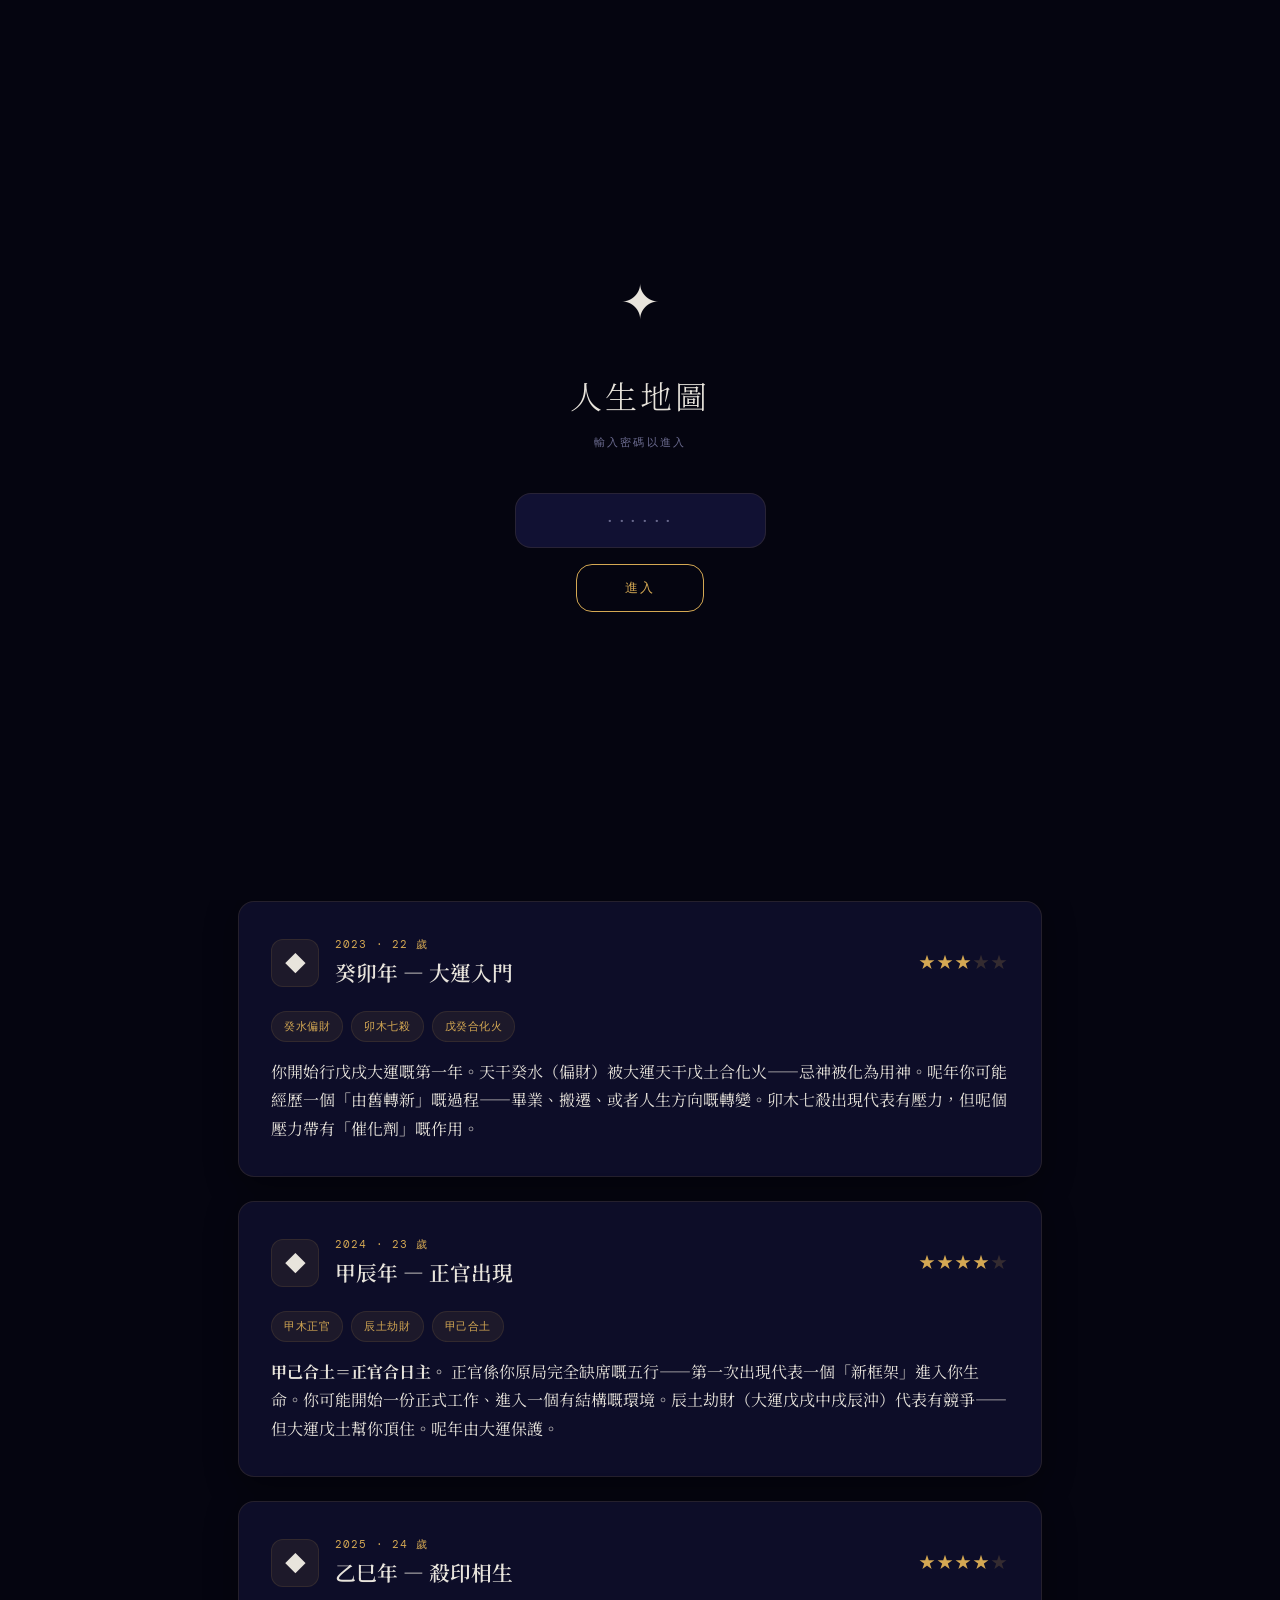
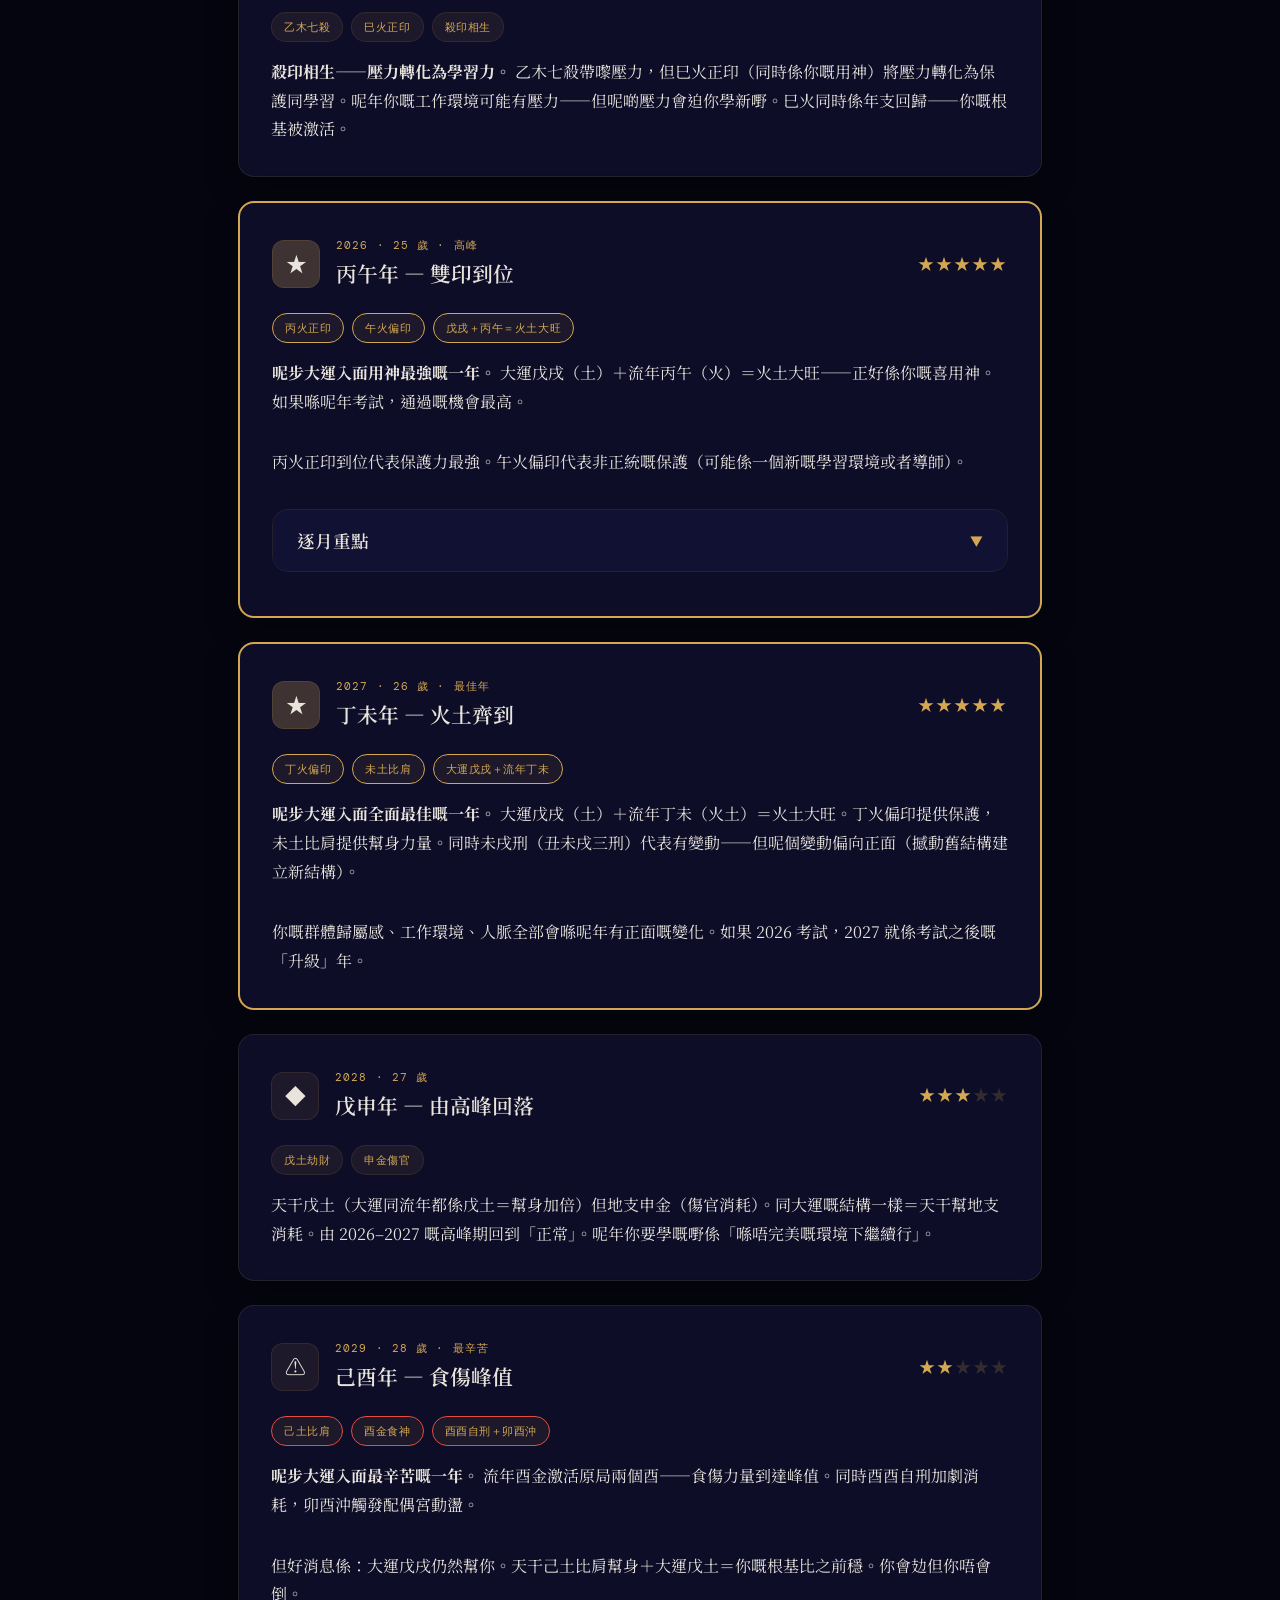
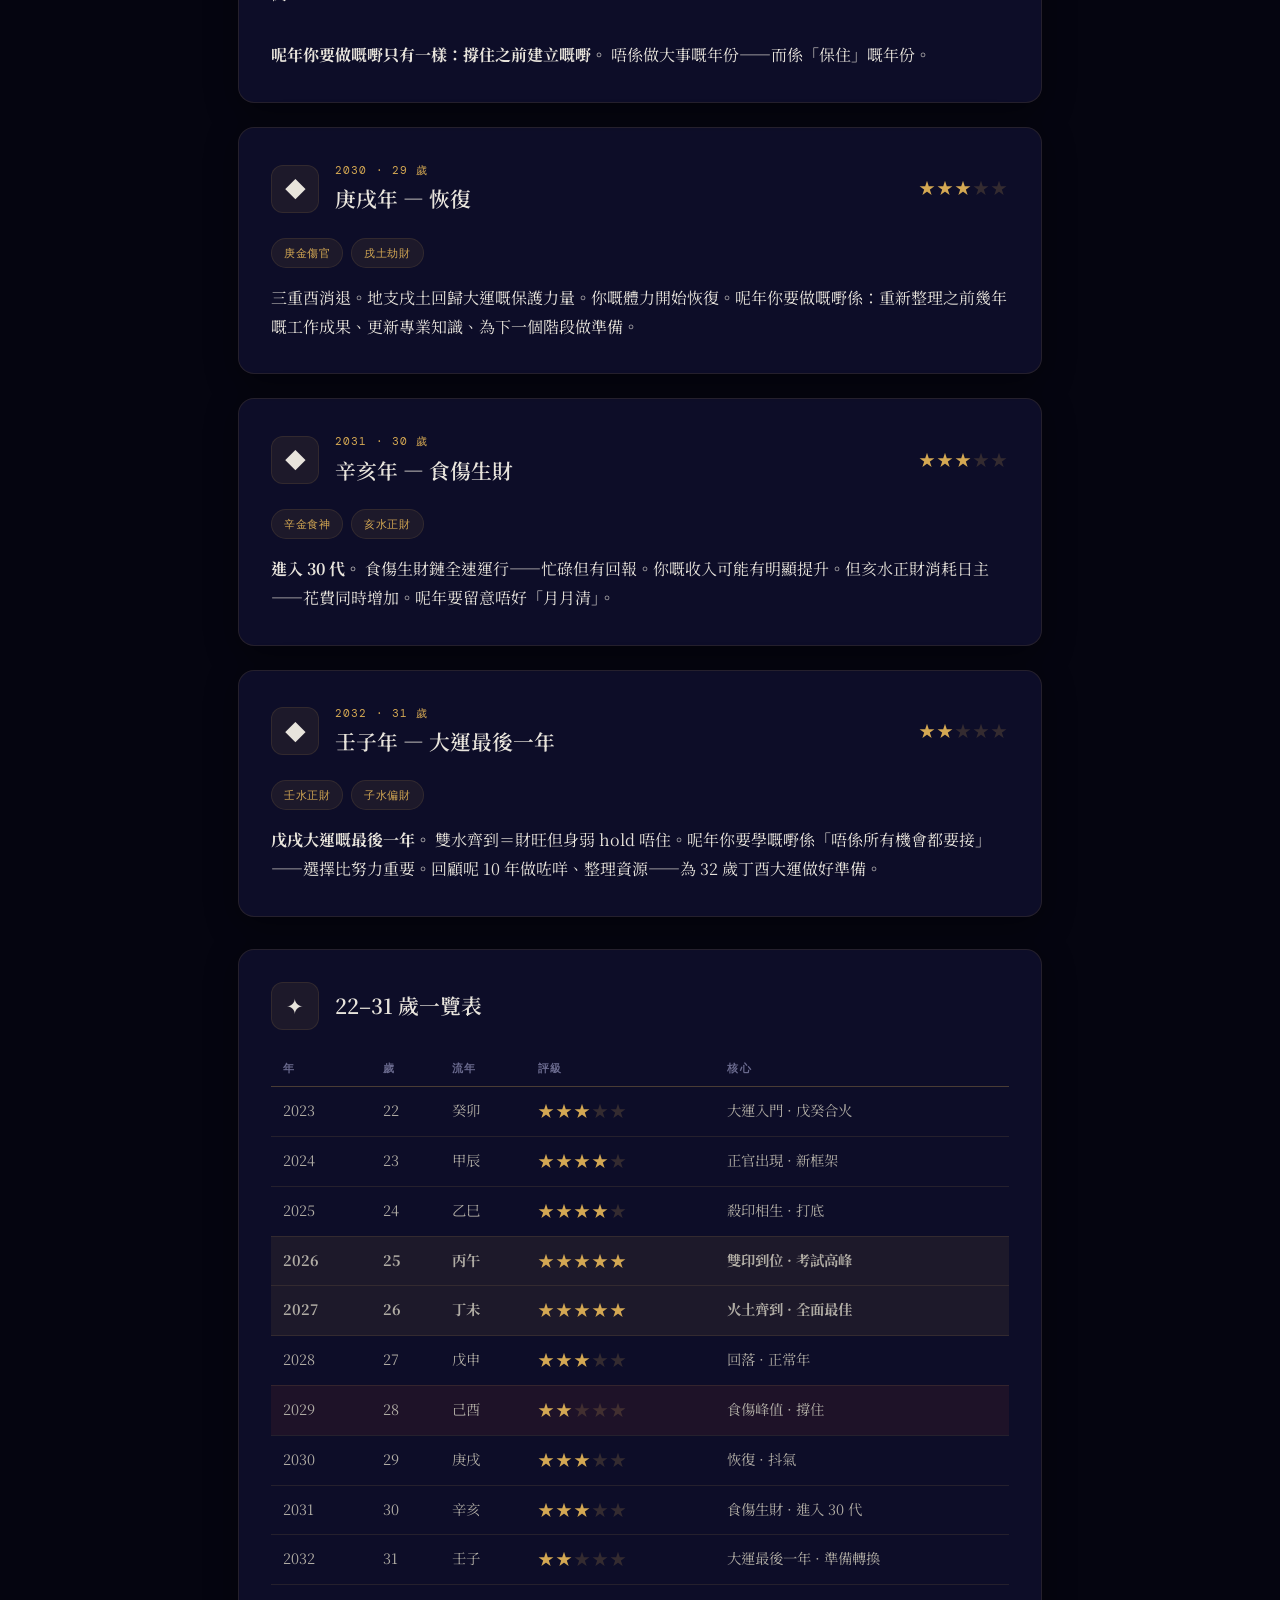
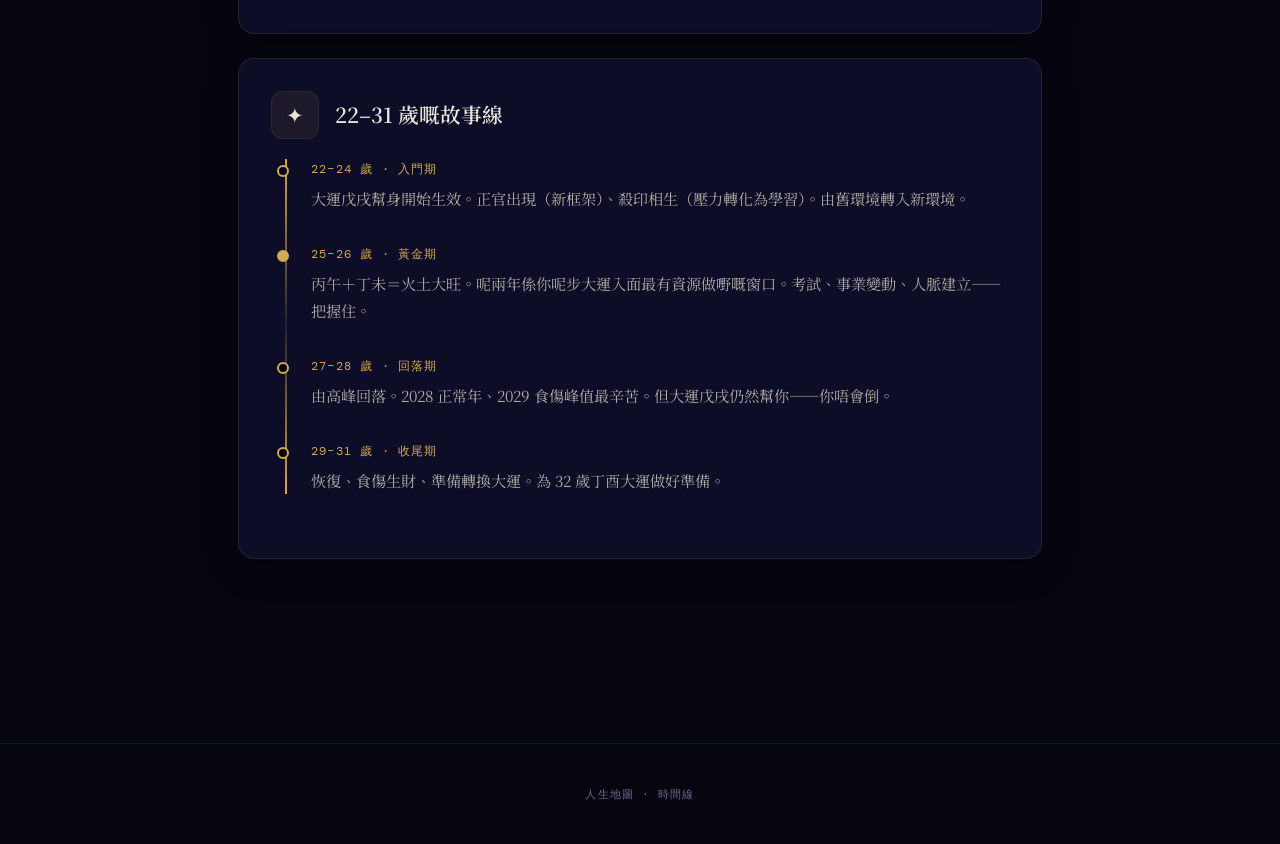
==== commit e76db8de: "Update timeline.html" ====
--- a/timeline.html
+++ b/timeline.html
@@ -27,13 +27,7 @@
 
   <nav class="nav">
     <a href="index.html" class="nav-logo">&#x2726; 人生地圖</a>
-    <ul class="nav-links">
-      <li><a href="core.html">核心主題</a></li>
-      <li><a href="gifts.html">天賦陰影</a></li>
-      <li><a href="domains.html">十大領域</a></li>
-      <li><a href="timeline.html">時間線</a></li>
-      <li><a href="map.html">人生地圖</a></li>
-    </ul>
+    <ul class="nav-links"></ul>
     <div class="nav-controls">
       <button class="theme-toggle" id="themeToggle" title="切換深淺色">&#x2600;</button>
       <button class="menu-toggle" id="menuToggle">
@@ -43,14 +37,7 @@
   </nav>
 
   <div class="mobile-nav" id="mobileNav">
-    <ul class="mobile-nav-links">
-      <li><a href="index.html">首頁</a></li>
-      <li><a href="core.html">核心主題</a></li>
-      <li><a href="gifts.html">天賦與陰影</a></li>
-      <li><a href="domains.html">十大領域</a></li>
-      <li><a href="timeline.html">時間線</a></li>
-      <li><a href="map.html">人生地圖</a></li>
-    </ul>
+    <ul class="mobile-nav-links"></ul>
   </div>
 
   <div class="page-wrapper">
@@ -64,7 +51,7 @@
 
         <!-- Section Tabs -->
         <div class="tabs reveal">
-          <button class="tab-btn active" data-tab="sec-decade">23–32 歲逐年</button>
+          <button class="tab-btn active" data-tab="sec-decade">22–31 歲逐年</button>
           <button class="tab-btn" data-tab="sec-18mo">18 個月預測</button>
           <button class="tab-btn" data-tab="sec-overview">大運總覽</button>
         </div>
@@ -73,35 +60,62 @@
           <!-- ==================== DECADE TAB ==================== -->
           <div class="tab-panel active" data-panel="sec-decade">
 
-            <div class="section-title reveal">23–32 歲逐年拆解</div>
-            <div class="section-subtitle reveal">丁酉大運 · 2024–2033</div>
+            <div class="section-title reveal">22–31 歲逐年拆解</div>
+            <div class="section-subtitle reveal">戊戌大運 · 2023–2032 · 天干地支都幫身</div>
+
+            <div class="card reveal" style="border-color:var(--accent); border-width:2px;">
+              <div class="card-header">
+                <div class="card-icon" style="background:var(--accent-glow);">&#x2726;</div>
+                <div><div class="card-title">呢步大運嘅底層邏輯</div></div>
+              </div>
+              <p><strong>你而家行緊嘅戊戌大運，天干戊土（劫財）＋地支戌土（燥土）兩個都幫你。</strong></p>
+              <p class="mt-32">呢個同我之前分析嘅丁酉大運唔同——丁酉係天干保護但地支消耗，而戊戌係<strong>全面幫身</strong>。你嘅日主己土得呢兩步大運嘅保護，由孤立無援變成有人企喺你身邊。</p>
+              <p class="mt-32">但「幫身」唔等於「冇挑戰」——呢步大運入面仍然有火年同金年嘅交替，有高峰有低谷。以下逐年拆解。</p>
+            </div>
+
+            <!-- 2023 -->
+            <div class="card reveal delay-1">
+              <div class="card-header">
+                <div class="card-icon">&#x25C6;</div>
+                <div>
+                  <div class="card-number">2023 · 22 歲</div>
+                  <div class="card-title">癸卯年 — 大運入門</div>
+                </div>
+                <div class="stars" style="margin-left:auto;">&#x2605;&#x2605;&#x2605;<span class="dim">&#x2605;&#x2605;</span></div>
+              </div>
+              <div class="tag-row">
+                <span class="tag">癸水偏財</span>
+                <span class="tag">卯木七殺</span>
+                <span class="tag">戊癸合化火</span>
+              </div>
+              <p>你開始行戊戌大運嘅第一年。天干癸水（偏財）被大運天干戊土合化火——忌神被化為用神。呢年你可能經歷一個「由舊轉新」嘅過程——畢業、搬遷、或者人生方向嘅轉變。卯木七殺出現代表有壓力，但呢個壓力帶有「催化劑」嘅作用。</p>
+            </div>
 
             <!-- 2024 -->
-            <div class="card reveal delay-1">
+            <div class="card reveal delay-2">
               <div class="card-header">
                 <div class="card-icon">&#x25C6;</div>
                 <div>
                   <div class="card-number">2024 · 23 歲</div>
-                  <div class="card-title">甲辰年 — 新開始</div>
-                </div>
-                <div class="stars" style="margin-left:auto;">&#x2605;&#x2605;&#x2605;<span class="dim">&#x2605;&#x2605;</span></div>
+                  <div class="card-title">甲辰年 — 正官出現</div>
+                </div>
+                <div class="stars" style="margin-left:auto;">&#x2605;&#x2605;&#x2605;&#x2605;<span class="dim">&#x2605;</span></div>
               </div>
               <div class="tag-row">
                 <span class="tag">甲木正官</span>
                 <span class="tag">辰土劫財</span>
                 <span class="tag">甲己合土</span>
               </div>
-              <p><strong>甲己合土＝正官合日主。</strong> 你可能喺呢年有一個新嘅開始——畢業、入職、或者開始一份正式嘅工作。甲木正官係你原局完全缺席嘅五行——第一次出現代表一個「新框架」進入你生命。</p>
-              <p class="mt-32">但辰土劫財代表有競爭——可能同時有其他人做緊同一個位。呢年你嘅收入唔會高但有。剛開始賺錢——你可以感受到「返工之後身體唔同咗」。</p>
+              <p><strong>甲己合土＝正官合日主。</strong> 正官係你原局完全缺席嘅五行——第一次出現代表一個「新框架」進入你生命。你可能開始一份正式工作、進入一個有結構嘅環境。辰土劫財（大運戊戌中戌辰沖）代表有競爭——但大運戊土幫你頂住。呢年由大運保護。</p>
             </div>
 
             <!-- 2025 -->
-            <div class="card reveal delay-2">
+            <div class="card reveal">
               <div class="card-header">
                 <div class="card-icon">&#x25C6;</div>
                 <div>
                   <div class="card-number">2025 · 24 歲</div>
-                  <div class="card-title">乙巳年 — 殺印相生 · 打底</div>
+                  <div class="card-title">乙巳年 — 殺印相生</div>
                 </div>
                 <div class="stars" style="margin-left:auto;">&#x2605;&#x2605;&#x2605;&#x2605;<span class="dim">&#x2605;</span></div>
               </div>
@@ -110,28 +124,26 @@
                 <span class="tag">巳火正印</span>
                 <span class="tag">殺印相生</span>
               </div>
-              <p><strong>殺印相生——壓力轉化為學習力。</strong> 呢年你嘅工作壓力會帶嚟學習機會。可能上司俾咗啲嘢你做但你未識——呢個壓力會迫你學新嘢。你唔會主動學，但環境迫你學。</p>
-              <p class="mt-32">巳火正印＝溫暖。呢年你嘅身體比 2024 年好少少。你做緊嘅嘢（學新嘢、適應工作環境）會為之後嘅考試打底。如果喺呢年開始準備考試相關嘅嘢，方向係啱嘅。</p>
+              <p><strong>殺印相生——壓力轉化為學習力。</strong> 乙木七殺帶嚟壓力，但巳火正印（同時係你嘅用神）將壓力轉化為保護同學習。呢年你嘅工作環境可能有壓力——但呢啲壓力會迫你學新嘢。巳火同時係年支回歸——你嘅根基被激活。</p>
             </div>
 
             <!-- 2026 -->
-            <div class="card reveal delay-3" style="border-color: var(--accent); border-width: 2px;">
-              <div class="card-header">
-                <div class="card-icon" style="background: var(--accent-glow);">&#x2605;</div>
-                <div>
-                  <div class="card-number">2026 · 25 歲 · 第一個高峰</div>
-                  <div class="card-title">丙午年 — 考試 · 雙印到位</div>
+            <div class="card reveal" style="border-color:var(--accent); border-width:2px;">
+              <div class="card-header">
+                <div class="card-icon" style="background:var(--accent-glow);">&#x2605;</div>
+                <div>
+                  <div class="card-number">2026 · 25 歲 · 高峰</div>
+                  <div class="card-title">丙午年 — 雙印到位</div>
                 </div>
                 <div class="stars" style="margin-left:auto;">&#x2605;&#x2605;&#x2605;&#x2605;&#x2605;</div>
               </div>
               <div class="tag-row">
-                <span class="tag" style="border-color: var(--accent);">丙火正印</span>
-                <span class="tag" style="border-color: var(--accent);">午火正印</span>
-                <span class="tag" style="border-color: var(--accent);">丙辛合水</span>
-              </div>
-              <p><strong>雙印到位——正印＋偏印同時保護你。</strong> 呢年你嘅學習能力到達大運入面嘅高峰。如果喺呢年考牌，通過嘅機會係 18 個月入面最高。</p>
-              <p class="mt-32">丙辛合水（正印合食神化財）代表你嘅技能可以轉化為收入——可能考完之後即刻有待遇提升。</p>
-
+                <span class="tag" style="border-color:var(--accent);">丙火正印</span>
+                <span class="tag" style="border-color:var(--accent);">午火偏印</span>
+                <span class="tag" style="border-color:var(--accent);">戊戌＋丙午＝火土大旺</span>
+              </div>
+              <p><strong>呢步大運入面用神最強嘅一年。</strong> 大運戊戌（土）＋流年丙午（火）＝火土大旺——正好係你嘅喜用神。如果喺呢年考試，通過嘅機會最高。</p>
+              <p class="mt-32">丙火正印到位代表保護力最強。午火偏印代表非正統嘅保護（可能係一個新嘅學習環境或者導師）。</p>
               <div class="expandable mt-32">
                 <button class="expandable-trigger">
                   <span>逐月重點</span>
@@ -143,12 +155,10 @@
                       <thead><tr><th>月份</th><th>流月</th><th>評級</th><th>重點</th></tr></thead>
                       <tbody>
                         <tr><td>5 月</td><td>甲午</td><td><span class="stars">&#x2605;&#x2605;&#x2605;&#x2605;&#x2605;</span></td><td>溫書效率最高——甲己合土＋火氣最旺</td></tr>
-                        <tr><td>6 月</td><td>乙未</td><td><span class="stars">&#x2605;&#x2605;&#x2605;&#x2605;<span class="dim">&#x2605;</span></span></td><td>殺印相生——工作可能有變動</td></tr>
-                        <tr><td>7 月</td><td>丙申</td><td><span class="stars">&#x2605;&#x2605;&#x2605;<span class="dim">&#x2605;&#x2605;</span></span></td><td>考前最後衝刺——開始「收」</td></tr>
-                        <tr style="background: var(--accent-dim);"><td><strong>8 月</strong></td><td><strong>丁酉</strong></td><td><span class="stars">&#x2605;&#x2605;<span class="dim">&#x2605;&#x2605;&#x2605;</span></span></td><td><strong>考試月——三重酉——最辛苦</strong></td></tr>
-                        <tr style="background: var(--accent-dim);"><td><strong>9 月</strong></td><td><strong>戊戌</strong></td><td><span class="stars">&#x2605;&#x2605;&#x2605;&#x2605;&#x2605;</span></td><td><strong>回血月——旅行最佳時機</strong></td></tr>
-                        <tr><td>10 月</td><td>己亥</td><td><span class="stars">&#x2605;&#x2605;&#x2605;<span class="dim">&#x2605;&#x2605;</span></span></td><td>比肩幫身——但巳亥沖有動盪</td></tr>
-                        <tr><td>12 月</td><td>庚子</td><td><span class="stars">&#x2605;<span class="dim">&#x2605;&#x2605;&#x2605;&#x2605;</span></span></td><td>年尾最差——金水齊到</td></tr>
+                        <tr><td>6 月</td><td>乙未</td><td><span class="stars">&#x2605;&#x2605;&#x2605;&#x2605;<span class="dim">&#x2605;</span></span></td><td>殺印相生＋未土幫身</td></tr>
+                        <tr><td>7 月</td><td>丙申</td><td><span class="stars">&#x2605;&#x2605;&#x2605;<span class="dim">&#x2605;&#x2605;</span></span></td><td>丙火正印但申金消耗——開始「收」</td></tr>
+                        <tr style="background:rgba(231,76,60,0.08);"><td><strong>8 月</strong></td><td><strong>丁酉</strong></td><td><span class="stars">&#x2605;&#x2605;<span class="dim">&#x2605;&#x2605;&#x2605;</span></span></td><td><strong>考試月——金旺消耗最大但大運戊戌幫你頂</strong></td></tr>
+                        <tr style="background:var(--accent-dim);"><td><strong>9 月</strong></td><td><strong>戊戌</strong></td><td><span class="stars">&#x2605;&#x2605;&#x2605;&#x2605;&#x2605;</span></td><td><strong>回血月——大運流月雙戊戌＝最強保護</strong></td></tr>
                       </tbody>
                     </table>
                   </div>
@@ -157,45 +167,22 @@
             </div>
 
             <!-- 2027 -->
-            <div class="card reveal" style="border-color: var(--accent); border-width: 2px;">
-              <div class="card-header">
-                <div class="card-icon" style="background: var(--accent-glow);">&#x2605;</div>
-                <div>
-                  <div class="card-number">2027 · 26 歲 · 18 月之冠</div>
-                  <div class="card-title">丁未年 — 雙丁火＋燥土 · 全面最佳</div>
+            <div class="card reveal" style="border-color:var(--accent); border-width:2px;">
+              <div class="card-header">
+                <div class="card-icon" style="background:var(--accent-glow);">&#x2605;</div>
+                <div>
+                  <div class="card-number">2027 · 26 歲 · 最佳年</div>
+                  <div class="card-title">丁未年 — 火土齊到</div>
                 </div>
                 <div class="stars" style="margin-left:auto;">&#x2605;&#x2605;&#x2605;&#x2605;&#x2605;</div>
               </div>
               <div class="tag-row">
-                <span class="tag" style="border-color: var(--accent);">丁火偏印</span>
-                <span class="tag" style="border-color: var(--accent);">未土燥土</span>
-                <span class="tag" style="border-color: var(--accent);">丑未六沖</span>
-              </div>
-              <p><strong>比 2026 仲好。</strong> 雙丁火＝偏印加倍＋未土燥土直接幫身。呢年你嘅工作環境會有重大變動（丑未六沖貫穿全年），但變動偏向正面。</p>
-              <p class="mt-32">你嘅群體歸屬感達到 18 個月嘅高峰——可能會重新連接舊人脈、加入新群體。2027 年 5–6 月（丙午＋丁未月）係 18 個月入面最好嘅月份——如果可以揀，任何重要決定安排喺呢個時候。</p>
-
-              <div class="expandable mt-32">
-                <button class="expandable-trigger">
-                  <span>逐月重點</span>
-                  <span class="chevron">&#x25BC;</span>
-                </button>
-                <div class="expandable-content">
-                  <div class="expandable-inner">
-                    <table class="data-table">
-                      <thead><tr><th>月份</th><th>流月</th><th>評級</th><th>重點</th></tr></thead>
-                      <tbody>
-                        <tr><td>3 月</td><td>甲辰</td><td><span class="stars">&#x2605;&#x2605;&#x2605;&#x2605;<span class="dim">&#x2605;</span></span></td><td>甲己合土再現——新框架出現</td></tr>
-                        <tr><td>4 月</td><td>乙巳</td><td><span class="stars">&#x2605;&#x2605;&#x2605;&#x2605;<span class="dim">&#x2605;</span></span></td><td>殺印相生——人脈回歸</td></tr>
-                        <tr style="background: var(--accent-dim);"><td><strong>5 月</strong></td><td><strong>丙午</strong></td><td><span class="stars">&#x2605;&#x2605;&#x2605;&#x2605;&#x2605;</span></td><td><strong>火氣再現——同 2026 丙午年共振</strong></td></tr>
-                        <tr style="background: var(--accent-dim);"><td><strong>6 月</strong></td><td><strong>丁未</strong></td><td><span class="stars">&#x2605;&#x2605;&#x2605;&#x2605;&#x2605;</span></td><td><strong>18 月之冠——雙丁雙未＝用神最強</strong></td></tr>
-                        <tr><td>7 月</td><td>戊申</td><td><span class="stars">&#x2605;&#x2605;<span class="dim">&#x2605;&#x2605;&#x2605;</span></span></td><td>由峰值回落——正常</td></tr>
-                        <tr><td>8 月</td><td>己酉</td><td><span class="stars">&#x2605;<span class="dim">&#x2605;&#x2605;&#x2605;&#x2605;</span></span></td><td>三重酉再現——2027 年最辛苦</td></tr>
-                        <tr><td>10–11 月</td><td>辛亥/壬子</td><td><span class="stars">&#x2605;<span class="dim">&#x2605;&#x2605;&#x2605;&#x2605;</span></span></td><td>金水齊到——保護力減弱</td></tr>
-                      </tbody>
-                    </table>
-                  </div>
-                </div>
-              </div>
+                <span class="tag" style="border-color:var(--accent);">丁火偏印</span>
+                <span class="tag" style="border-color:var(--accent);">未土比肩</span>
+                <span class="tag" style="border-color:var(--accent);">大運戊戌＋流年丁未</span>
+              </div>
+              <p><strong>呢步大運入面全面最佳嘅一年。</strong> 大運戊戌（土）＋流年丁未（火土）＝火土大旺。丁火偏印提供保護，未土比肩提供幫身力量。同時未戌刑（丑未戌三刑）代表有變動——但呢個變動偏向正面（撼動舊結構建立新結構）。</p>
+              <p class="mt-32">你嘅群體歸屬感、工作環境、人脈全部會喺呢年有正面嘅變化。如果 2026 考試，2027 就係考試之後嘅「升級」年。</p>
             </div>
 
             <!-- 2028 -->
@@ -206,14 +193,13 @@
                   <div class="card-number">2028 · 27 歲</div>
                   <div class="card-title">戊申年 — 由高峰回落</div>
                 </div>
-                <div class="stars" style="margin-left:auto;">&#x2605;&#x2605;<span class="dim">&#x2605;&#x2605;&#x2605;</span></div>
+                <div class="stars" style="margin-left:auto;">&#x2605;&#x2605;&#x2605;<span class="dim">&#x2605;&#x2605;</span></div>
               </div>
               <div class="tag-row">
                 <span class="tag">戊土劫財</span>
                 <span class="tag">申金傷官</span>
               </div>
-              <p>天干戊土（劫財）幫身但地支申金（傷官）消耗。同大運嘅結構一樣＝天干喜地支忌。</p>
-              <p class="mt-32">由 2026–2027 嘅高峰期回到「正常」。你可能會覺得「點解冇咗前兩年嗰種感覺？」——呢個係正常嘅能量轉換，唔係你出咗問題。呢年你要學嘅嘢係「喺唔完美嘅環境下繼續行」。</p>
+              <p>天干戊土（大運同流年都係戊土＝幫身加倍）但地支申金（傷官消耗）。同大運嘅結構一樣＝天干幫地支消耗。由 2026–2027 嘅高峰期回到「正常」。呢年你要學嘅嘢係「喺唔完美嘅環境下繼續行」。</p>
             </div>
 
             <!-- 2029 -->
@@ -222,18 +208,18 @@
                 <div class="card-icon">&#x26A0;</div>
                 <div>
                   <div class="card-number">2029 · 28 歲 · 最辛苦</div>
-                  <div class="card-title">己酉年 — 三重酉 · 撐過去</div>
-                </div>
-                <div class="stars" style="margin-left:auto;">&#x2605;<span class="dim">&#x2605;&#x2605;&#x2605;&#x2605;</span></div>
+                  <div class="card-title">己酉年 — 食傷峰值</div>
+                </div>
+                <div class="stars" style="margin-left:auto;">&#x2605;&#x2605;<span class="dim">&#x2605;&#x2605;&#x2605;</span></div>
               </div>
               <div class="tag-row">
                 <span class="tag" style="border-color:#e74c3c;">己土比肩</span>
                 <span class="tag" style="border-color:#e74c3c;">酉金食神</span>
-                <span class="tag" style="border-color:#e74c3c;">三重酉</span>
-              </div>
-              <p><strong>呢步大運最辛苦嘅一年。</strong> 流年再加一個酉——等於原局酉＋大運酉＋流年酉＝三重酉。食傷力量到達峰值。工作量同思維消耗同時達到最大。</p>
-              <p class="mt-32">你可能會覺得「做到趴」——唔係能力問題而係消耗太大。但你要記住：你有火星尊貴 6 分（全盤最高）＝深層生命力極強。你會攰但你唔會倒。</p>
-              <p class="mt-32"><strong>呢年你要做嘅嘢只有一樣：撐過去。</strong> 唔係做大事嘅年份——而係「保住之前建立嘅嘢」嘅年份。2026 年考到嘅牌、2027 年建立嘅人脈、之前幾年累積嘅經驗——呢年要做嘅係唔好俾三重酉嘅消耗令你放棄晒。</p>
+                <span class="tag" style="border-color:#e74c3c;">酉酉自刑＋卯酉沖</span>
+              </div>
+              <p><strong>呢步大運入面最辛苦嘅一年。</strong> 流年酉金激活原局兩個酉——食傷力量到達峰值。同時酉酉自刑加劇消耗，卯酉沖觸發配偶宮動盪。</p>
+              <p class="mt-32">但好消息係：大運戊戌仍然幫你。天干己土比肩幫身＋大運戊土＝你嘅根基比之前穩。你會攰但你唔會倒。</p>
+              <p class="mt-32"><strong>呢年你要做嘅嘢只有一樣：撐住之前建立嘅嘢。</strong> 唔係做大事嘅年份——而係「保住」嘅年份。</p>
             </div>
 
             <!-- 2030 -->
@@ -248,9 +234,9 @@
               </div>
               <div class="tag-row">
                 <span class="tag">庚金傷官</span>
-                <span class="tag">戌土燥土</span>
-              </div>
-              <p>三重酉消退之後嘅恢復年。庚金傷官忌但戌土燥土幫身——你嘅體力開始恢復。呢年你要做嘅嘢係：重新整理之前幾年嘅工作成果、更新專業知識、為下一個階段做準備。</p>
+                <span class="tag">戌土劫財</span>
+              </div>
+              <p>三重酉消退。地支戌土回歸大運嘅保護力量。你嘅體力開始恢復。呢年你要做嘅嘢係：重新整理之前幾年嘅工作成果、更新專業知識、為下一個階段做準備。</p>
             </div>
 
             <!-- 2031 -->
@@ -259,17 +245,15 @@
                 <div class="card-icon">&#x25C6;</div>
                 <div>
                   <div class="card-number">2031 · 30 歲</div>
-                  <div class="card-title">辛亥年 — 進入 30 代</div>
-                </div>
-                <div class="stars" style="margin-left:auto;">&#x2605;<span class="dim">&#x2605;&#x2605;&#x2605;&#x2605;</span></div>
+                  <div class="card-title">辛亥年 — 食傷生財</div>
+                </div>
+                <div class="stars" style="margin-left:auto;">&#x2605;&#x2605;&#x2605;<span class="dim">&#x2605;&#x2605;</span></div>
               </div>
               <div class="tag-row">
                 <span class="tag">辛金食神</span>
                 <span class="tag">亥水正財</span>
-                <span class="tag">食傷生財</span>
-              </div>
-              <p><strong>進入 30 代——呢個係一個心理關口。</strong> 食傷生財鏈全速運行——忙碌但有回報。你嘅收入可能有明顯提升。但花費同時增加——呢年要留意唔好「月月清」。</p>
-              <p class="mt-32">你可能會開始回顧「我 20 代做咗咩」同展望「我 30 代想做咩」。呢個思考過程你嘅食傷會分析到好盡——但答案唔會喺分析中出現，而係喺行動中。</p>
+              </div>
+              <p><strong>進入 30 代。</strong> 食傷生財鏈全速運行——忙碌但有回報。你嘅收入可能有明顯提升。但亥水正財消耗日主——花費同時增加。呢年要留意唔好「月月清」。</p>
             </div>
 
             <!-- 2032 -->
@@ -278,56 +262,36 @@
                 <div class="card-icon">&#x25C6;</div>
                 <div>
                   <div class="card-number">2032 · 31 歲</div>
-                  <div class="card-title">壬子年 — 雙財齊到</div>
-                </div>
-                <div class="stars" style="margin-left:auto;">&#x2605;<span class="dim">&#x2605;&#x2605;&#x2605;&#x2605;</span></div>
+                  <div class="card-title">壬子年 — 大運最後一年</div>
+                </div>
+                <div class="stars" style="margin-left:auto;">&#x2605;&#x2605;<span class="dim">&#x2605;&#x2605;&#x2605;</span></div>
               </div>
               <div class="tag-row">
                 <span class="tag">壬水正財</span>
                 <span class="tag">子水偏財</span>
               </div>
-              <p><strong>呢步大運入面「財」最旺嘅一年——但身弱 hold 唔住。</strong> 你可能有好多「賺錢嘅機會」但冇精力全部接住。呢年你要學嘅嘢係「唔係所有機會都要接」——選擇比努力重要。</p>
-            </div>
-
-            <!-- 2033 -->
-            <div class="card reveal">
-              <div class="card-header">
-                <div class="card-icon">&#x25C6;</div>
-                <div>
-                  <div class="card-number">2033 · 32 歲</div>
-                  <div class="card-title">癸丑年 — 準備轉換</div>
-                </div>
-                <div class="stars" style="margin-left:auto;">&#x2605;&#x2605;&#x2605;<span class="dim">&#x2605;&#x2605;</span></div>
-              </div>
-              <div class="tag-row">
-                <span class="tag">癸水偏財</span>
-                <span class="tag">丑土比肩</span>
-              </div>
-              <p><strong>丁酉大運嘅最後一年。</strong> 丑土幫身代表你嘅根基開始穩固。呢年你可能會收到一個「下一步」嘅信號——一個新嘅工作機會、一個升職嘅可能、或者一個「我準備好轉換跑道」嘅感覺。</p>
-              <p class="mt-32">回顧呢 10 年做咗咩、整理自己嘅資源同人脈——為 2034 年丙申大運嘅正印到位做好準備。</p>
-            </div>
-
-            <!-- Decade Summary Table -->
+              <p><strong>戊戌大運嘅最後一年。</strong> 雙水齊到＝財旺但身弱 hold 唔住。呢年你要學嘅嘢係「唔係所有機會都要接」——選擇比努力重要。回顧呢 10 年做咗咩、整理資源——為 32 歲丁酉大運做好準備。</p>
+            </div>
+
+            <!-- Decade Summary -->
             <div class="card reveal mt-32">
               <div class="card-header">
                 <div class="card-icon">&#x2726;</div>
-                <div><div class="card-title">23–32 歲一覽表</div></div>
+                <div><div class="card-title">22–31 歲一覽表</div></div>
               </div>
               <table class="data-table">
-                <thead>
-                  <tr><th>年份</th><th>歲數</th><th>流年</th><th>評級</th><th>核心事件</th></tr>
-                </thead>
+                <thead><tr><th>年</th><th>歲</th><th>流年</th><th>評級</th><th>核心</th></tr></thead>
                 <tbody>
-                  <tr><td>2024</td><td>23</td><td>甲辰</td><td><span class="stars">&#x2605;&#x2605;&#x2605;<span class="dim">&#x2605;&#x2605;</span></span></td><td>新開始——入職</td></tr>
-                  <tr><td>2025</td><td>24</td><td>乙巳</td><td><span class="stars">&#x2605;&#x2605;&#x2605;&#x2605;<span class="dim">&#x2605;</span></span></td><td>殺印相生——打底</td></tr>
-                  <tr style="background: var(--accent-dim);"><td><strong>2026</strong></td><td><strong>25</strong></td><td><strong>丙午</strong></td><td><span class="stars">&#x2605;&#x2605;&#x2605;&#x2605;&#x2605;</span></td><td><strong>考試——第一高峰</strong></td></tr>
-                  <tr style="background: var(--accent-dim);"><td><strong>2027</strong></td><td><strong>26</strong></td><td><strong>丁未</strong></td><td><span class="stars">&#x2605;&#x2605;&#x2605;&#x2605;&#x2605;</span></td><td><strong>18 月之冠——事業變動＋人脈</strong></td></tr>
-                  <tr><td>2028</td><td>27</td><td>戊申</td><td><span class="stars">&#x2605;&#x2605;<span class="dim">&#x2605;&#x2605;&#x2605;</span></span></td><td>回落——正常年</td></tr>
-                  <tr style="background: rgba(231,76,60,0.08);"><td>2029</td><td>28</td><td>己酉</td><td><span class="stars">&#x2605;<span class="dim">&#x2605;&#x2605;&#x2605;&#x2605;</span></span></td><td>最辛苦——撐過去</td></tr>
-                  <tr><td>2030</td><td>29</td><td>庚戌</td><td><span class="stars">&#x2605;&#x2605;&#x2605;<span class="dim">&#x2605;&#x2605;</span></span></td><td>恢復——抖氣</td></tr>
-                  <tr><td>2031</td><td>30</td><td>辛亥</td><td><span class="stars">&#x2605;<span class="dim">&#x2605;&#x2605;&#x2605;&#x2605;</span></span></td><td>進入 30 代——食傷生財</td></tr>
-                  <tr><td>2032</td><td>31</td><td>壬子</td><td><span class="stars">&#x2605;<span class="dim">&#x2605;&#x2605;&#x2605;&#x2605;</span></span></td><td>雙財齊到——選擇比努力重要</td></tr>
-                  <tr><td>2033</td><td>32</td><td>癸丑</td><td><span class="stars">&#x2605;&#x2605;&#x2605;<span class="dim">&#x2605;&#x2605;</span></span></td><td>準備轉換——大運最後一年</td></tr>
+                  <tr><td>2023</td><td>22</td><td>癸卯</td><td><span class="stars">&#x2605;&#x2605;&#x2605;<span class="dim">&#x2605;&#x2605;</span></span></td><td>大運入門 · 戊癸合火</td></tr>
+                  <tr><td>2024</td><td>23</td><td>甲辰</td><td><span class="stars">&#x2605;&#x2605;&#x2605;&#x2605;<span class="dim">&#x2605;</span></span></td><td>正官出現 · 新框架</td></tr>
+                  <tr><td>2025</td><td>24</td><td>乙巳</td><td><span class="stars">&#x2605;&#x2605;&#x2605;&#x2605;<span class="dim">&#x2605;</span></span></td><td>殺印相生 · 打底</td></tr>
+                  <tr style="background:var(--accent-dim);"><td><strong>2026</strong></td><td><strong>25</strong></td><td><strong>丙午</strong></td><td><span class="stars">&#x2605;&#x2605;&#x2605;&#x2605;&#x2605;</span></td><td><strong>雙印到位 · 考試高峰</strong></td></tr>
+                  <tr style="background:var(--accent-dim);"><td><strong>2027</strong></td><td><strong>26</strong></td><td><strong>丁未</strong></td><td><span class="stars">&#x2605;&#x2605;&#x2605;&#x2605;&#x2605;</span></td><td><strong>火土齊到 · 全面最佳</strong></td></tr>
+                  <tr><td>2028</td><td>27</td><td>戊申</td><td><span class="stars">&#x2605;&#x2605;&#x2605;<span class="dim">&#x2605;&#x2605;</span></span></td><td>回落 · 正常年</td></tr>
+                  <tr style="background:rgba(231,76,60,0.08);"><td>2029</td><td>28</td><td>己酉</td><td><span class="stars">&#x2605;&#x2605;<span class="dim">&#x2605;&#x2605;&#x2605;</span></span></td><td>食傷峰值 · 撐住</td></tr>
+                  <tr><td>2030</td><td>29</td><td>庚戌</td><td><span class="stars">&#x2605;&#x2605;&#x2605;<span class="dim">&#x2605;&#x2605;</span></span></td><td>恢復 · 抖氣</td></tr>
+                  <tr><td>2031</td><td>30</td><td>辛亥</td><td><span class="stars">&#x2605;&#x2605;&#x2605;<span class="dim">&#x2605;&#x2605;</span></span></td><td>食傷生財 · 進入 30 代</td></tr>
+                  <tr><td>2032</td><td>31</td><td>壬子</td><td><span class="stars">&#x2605;&#x2605;<span class="dim">&#x2605;&#x2605;&#x2605;</span></span></td><td>大運最後一年 · 準備轉換</td></tr>
                 </tbody>
               </table>
             </div>
@@ -336,33 +300,28 @@
             <div class="card reveal">
               <div class="card-header">
                 <div class="card-icon">&#x2726;</div>
-                <div><div class="card-title">23–32 歲嘅故事線</div></div>
+                <div><div class="card-title">22–31 歲嘅故事線</div></div>
               </div>
               <div class="timeline">
                 <div class="timeline-item">
                   <div class="timeline-dot"></div>
-                  <div class="timeline-year">23–24 歲 · 播種期</div>
-                  <div class="timeline-desc">入職、適應、學習、打底。你第一次感受到「社會」同「工作」嘅真實。殺印相生令你被迫成長。</div>
-                </div>
-                <div class="timeline-item" style="border-left-color: var(--accent);">
-                  <div class="timeline-dot" style="background: var(--accent); border-color: var(--accent);"></div>
-                  <div class="timeline-year" style="color: var(--accent);">25–26 歲 · 黃金期</div>
-                  <div class="timeline-desc">考試＋事業變動＋人脈建立。呢兩年係你呢步大運入面最有資源做嘢嘅窗口。丙午＋丁未雙用神年＝天時地利。</div>
+                  <div class="timeline-year">22–24 歲 · 入門期</div>
+                  <div class="timeline-desc">大運戊戌幫身開始生效。正官出現（新框架）、殺印相生（壓力轉化為學習）。由舊環境轉入新環境。</div>
+                </div>
+                <div class="timeline-item" style="border-left-color:var(--accent);">
+                  <div class="timeline-dot" style="background:var(--accent); border-color:var(--accent);"></div>
+                  <div class="timeline-year" style="color:var(--accent);">25–26 歲 · 黃金期</div>
+                  <div class="timeline-desc">丙午＋丁未＝火土大旺。呢兩年係你呢步大運入面最有資源做嘢嘅窗口。考試、事業變動、人脈建立——把握住。</div>
                 </div>
                 <div class="timeline-item">
                   <div class="timeline-dot"></div>
                   <div class="timeline-year">27–28 歲 · 回落期</div>
-                  <div class="timeline-desc">由高峰回落。2028 正常年、2029 三重酉最辛苦。呢兩年嘅功課係「撐住」——唔好放棄之前建立嘅嘢。</div>
-                </div>
-                <div class="timeline-item">
-                  <div class="timeline-dot"></div>
-                  <div class="timeline-year">29–30 歲 · 恢復期</div>
-                  <div class="timeline-desc">抖氣、整理、為 30 代做準備。三重酉消退、燥土幫身。你嘅體力開始恢復。</div>
-                </div>
-                <div class="timeline-item">
-                  <div class="timeline-dot"></div>
-                  <div class="timeline-year">31–32 歲 · 升級期</div>
-                  <div class="timeline-desc">收入升級、準備轉換大運。為 33 歲丙申大運嘅正印到位做好準備。</div>
+                  <div class="timeline-desc">由高峰回落。2028 正常年、2029 食傷峰值最辛苦。但大運戊戌仍然幫你——你唔會倒。</div>
+                </div>
+                <div class="timeline-item">
+                  <div class="timeline-dot"></div>
+                  <div class="timeline-year">29–31 歲 · 收尾期</div>
+                  <div class="timeline-desc">恢復、食傷生財、準備轉換大運。為 32 歲丁酉大運做好準備。</div>
                 </div>
               </div>
             </div>
@@ -375,15 +334,14 @@
             <div class="section-title reveal">18 個月預測</div>
             <div class="section-subtitle reveal">2026 年 5 月 → 2027 年 11 月</div>
 
-            <!-- Overview -->
             <div class="card reveal">
               <div class="card-header">
                 <div class="card-icon">&#x2726;</div>
-                <div><div class="card-title">18 個月嘅底層結構</div></div>
-              </div>
-              <p>呢 18 個月行緊嘅大環境：<strong>丁酉大運</strong>（天干丁火＝保護 vs 地支酉金＝消耗）＋<strong>丙午→丁未流年</strong>（雙用神年）。</p>
+                <div><div class="card-title">底層結構</div></div>
+              </div>
+              <p>呢 18 個月行緊：<strong>戊戌大運</strong>（全面幫身）＋<strong>丙午→丁未流年</strong>（雙用神年）。</p>
               <p class="mt-32">18 個月唔係一條直線——而係一個<strong>「波浪」</strong>。有兩個高峰（2026 年 5–6 月同 2027 年 5–6 月）同兩個低谷（2026 年 8 月同 12 月、2027 年 8 月同 10–11 月）。</p>
-              <p class="mt-32">你要學嘅唔係「點樣避開低谷」——而係「點樣喺低谷中唔好放棄高峰時建立嘅嘢」。</p>
+              <p class="mt-32">好消息係：大運戊戌一直幫你。就算流月唔好，大運都係你嘅保護網。</p>
             </div>
 
             <!-- Four Phases -->
@@ -394,59 +352,36 @@
               </div>
 
               <div class="expandable">
-                <button class="expandable-trigger">
-                  <span>&#x25B6; 第一段：2026 年 5–9 月 · 考試週期</span>
-                  <span class="chevron">&#x25BC;</span>
-                </button>
-                <div class="expandable-content">
-                  <div class="expandable-inner">
-                    <p><strong>核心主題：</strong>備考 → 考試 → 恢復</p>
-                    <p class="mt-32"><strong>能量走勢：</strong>▲▲▲▲▲ → ▲▲▲▲ → ▲▲▲ → ▲▲ → ▲▲▲▲▲</p>
-                    <p class="mt-32"><strong>關鍵轉折點：7 月丙申月</strong> — 由「衝」轉「收」嘅分水嶺。如果喺 7 月之前已經完成大部分溫書，8 月嘅三重酉就只係「上場」而唔係「趕工」。</p>
-                  </div>
-                </div>
+                <button class="expandable-trigger"><span>&#x25B6; 第一段：2026 年 5–9 月 · 考試週期</span><span class="chevron">&#x25BC;</span></button>
+                <div class="expandable-content"><div class="expandable-inner">
+                  <p><strong>核心主題：</strong>備考 → 考試 → 恢復</p>
+                  <p class="mt-32"><strong>能量走勢：</strong>▲▲▲▲▲ → ▲▲▲▲ → ▲▲▲ → ▲▲ → ▲▲▲▲▲</p>
+                  <p class="mt-32"><strong>關鍵：</strong>7 月之前完成大部分溫書。8 月丁酉月金旺消耗大——但大運戊戌幫你頂住。</p>
+                </div></div>
               </div>
 
               <div class="expandable">
-                <button class="expandable-trigger">
-                  <span>&#x25B6; 第二段：2026 年 10 月 – 2027 年 2 月 · 冬季消耗＋內在轉變</span>
-                  <span class="chevron">&#x25BC;</span>
-                </button>
-                <div class="expandable-content">
-                  <div class="expandable-inner">
-                    <p><strong>核心主題：</strong>家庭動盪 → 冬季消耗 → 太陽弧內在轉變開始</p>
-                    <p class="mt-32"><strong>能量走勢：</strong>▲▲▲ → ▲ → ▲▲▲ → ▲▲</p>
-                    <p class="mt-32">呢段係 18 個月入面最「暗」嘅一段——但暗嘅同時太陽弧嘅太陽合月亮正喺深層發生緊。就好似一棵樹喺冬天落晒葉——睇落好似死咗，但根部正正喺冬天紮得最深。</p>
-                  </div>
-                </div>
+                <button class="expandable-trigger"><span>&#x25B6; 第二段：2026 年 10 月 – 2027 年 2 月 · 冬季</span><span class="chevron">&#x25BC;</span></button>
+                <div class="expandable-content"><div class="expandable-inner">
+                  <p><strong>核心主題：</strong>內在轉變＋冬季消耗</p>
+                  <p class="mt-32">呢段係 18 個月入面最「暗」嘅一段——但暗嘅同時 SA 月亮合本命太陽喺深層發生緊。就好似一棵樹喺冬天落晒葉——睇落好似死咗，但根部正正喺冬天紮得最深。</p>
+                </div></div>
               </div>
 
               <div class="expandable">
-                <button class="expandable-trigger">
-                  <span>&#x25B6; 第三段：2027 年 3–6 月 · 新週期啟動＋18 月之冠</span>
-                  <span class="chevron">&#x25BC;</span>
-                </button>
-                <div class="expandable-content">
-                  <div class="expandable-inner">
-                    <p><strong>核心主題：</strong>新機會出現 → 人脈回歸 → 火土最強</p>
-                    <p class="mt-32"><strong>能量走勢：</strong>▲▲▲▲ → ▲▲▲▲ → ▲▲▲▲▲ → ▲▲▲▲▲</p>
-                    <p class="mt-32">18 個月入面最「光」嘅一段。由 3 月開始一路升到 6 月——連續四個月用神到位。呢段時間你應該做嘅嘢：把握任何出現嘅機會（3 月）、拓展人脈（4 月）、開始新嘅學習目標（5 月）、做重大決定（6 月）。</p>
-                  </div>
-                </div>
+                <button class="expandable-trigger"><span>&#x25B6; 第三段：2027 年 3–6 月 · 18 月之冠</span><span class="chevron">&#x25BC;</span></button>
+                <div class="expandable-content"><div class="expandable-inner">
+                  <p><strong>核心主題：</strong>新機會 → 人脈回歸 → 火土最強</p>
+                  <p class="mt-32">18 個月入面最「光」嘅一段。3 月甲辰（甲己合土）、5 月丙午（火氣再現）、6 月丁未（18 月之冠）。</p>
+                </div></div>
               </div>
 
               <div class="expandable">
-                <button class="expandable-trigger">
-                  <span>&#x25B6; 第四段：2027 年 7–11 月 · 回落＋收爐</span>
-                  <span class="chevron">&#x25BC;</span>
-                </button>
-                <div class="expandable-content">
-                  <div class="expandable-inner">
-                    <p><strong>核心主題：</strong>由峰值回落 → 三重酉再現 → 恢復 → 收爐</p>
-                    <p class="mt-32"><strong>能量走勢：</strong>▲▲ → ▲ → ▲▲▲ → ▲ → ▲</p>
-                    <p class="mt-32">7–8 月嘅回落唔代表「前功盡廢」。前面 3–6 月建立嘅嘢唔會因為 7–8 月嘅消耗而消失——佢哋只係「暫停」。你而家要學嘅係「收爐」而唔係「放棄」。</p>
-                  </div>
-                </div>
+                <button class="expandable-trigger"><span>&#x25B6; 第四段：2027 年 7–11 月 · 收爐</span><span class="chevron">&#x25BC;</span></button>
+                <div class="expandable-content"><div class="expandable-inner">
+                  <p><strong>核心主題：</strong>回落 → 三重酉（8月己酉）→ 恢復</p>
+                  <p class="mt-32">7–8 月回落唔代表前功盡廢。前面 3–6 月建立嘅嘢唔會消失——佢哋只係「暫停」。</p>
+                </div></div>
               </div>
             </div>
 
@@ -457,41 +392,38 @@
                 <div><div class="card-title">逐月一覽</div></div>
               </div>
               <table class="data-table">
-                <thead>
-                  <tr><th>月份</th><th>流月</th><th>評級</th><th>你要做嘅核心嘢</th></tr>
-                </thead>
+                <thead><tr><th>月份</th><th>流月</th><th>評級</th><th>核心</th></tr></thead>
                 <tbody>
-                  <tr><td>2026/5</td><td>甲午</td><td><span class="stars">&#x2605;&#x2605;&#x2605;&#x2605;&#x2605;</span></td><td>用最清晰嘅腦袋攻克最難嘅科目</td></tr>
-                  <tr><td>2026/6</td><td>乙未</td><td><span class="stars">&#x2605;&#x2605;&#x2605;&#x2605;<span class="dim">&#x2605;</span></span></td><td>接受工作變動——殺印相生</td></tr>
-                  <tr><td>2026/7</td><td>丙申</td><td><span class="stars">&#x2605;&#x2605;&#x2605;<span class="dim">&#x2605;&#x2605;</span></span></td><td>收——整理筆記、調整作息、保護身體</td></tr>
-                  <tr style="background: rgba(231,76,60,0.08);"><td><strong>2026/8</strong></td><td><strong>丁酉</strong></td><td><span class="stars">&#x2605;&#x2605;<span class="dim">&#x2605;&#x2605;&#x2605;</span></span></td><td><strong>唔好再學新嘢、食飽瞓足、考完唔好對答案</strong></td></tr>
-                  <tr style="background: var(--accent-dim);"><td><strong>2026/9</strong></td><td><strong>戊戌</strong></td><td><span class="stars">&#x2605;&#x2605;&#x2605;&#x2605;&#x2605;</span></td><td><strong>抖——去行山、出走、釋放</strong></td></tr>
-                  <tr><td>2026/10</td><td>己亥</td><td><span class="stars">&#x2605;&#x2605;&#x2605;<span class="dim">&#x2605;&#x2605;</span></span></td><td>處理屋企嘅事——但唔好忽略休息</td></tr>
-                  <tr><td>2026/11</td><td>庚子前</td><td><span class="stars">&#x2605;&#x2605;&#x2605;<span class="dim">&#x2605;&#x2605;</span></span></td><td>旅行盡量安排喺上半月</td></tr>
-                  <tr style="background: rgba(231,76,60,0.08);"><td>2026/12</td><td>庚子</td><td><span class="stars">&#x2605;<span class="dim">&#x2605;&#x2605;&#x2605;&#x2605;</span></span></td><td>戒凍飲、食暖嘢、減少用腦</td></tr>
-                  <tr><td>2027/1</td><td>壬寅</td><td><span class="stars">&#x2605;&#x2605;&#x2605;<span class="dim">&#x2605;&#x2605;</span></span></td><td>接受內在變化——由太陽弧帶你走</td></tr>
-                  <tr><td>2027/2</td><td>癸卯</td><td><span class="stars">&#x2605;&#x2605;<span class="dim">&#x2605;&#x2605;&#x2605;</span></span></td><td>如果情緒有波動——唔好分析，由佢</td></tr>
-                  <tr><td>2027/3</td><td>甲辰</td><td><span class="stars">&#x2605;&#x2605;&#x2605;&#x2605;<span class="dim">&#x2605;</span></span></td><td>認真考慮新機會——甲己合土</td></tr>
-                  <tr><td>2027/4</td><td>乙巳</td><td><span class="stars">&#x2605;&#x2605;&#x2605;&#x2605;<span class="dim">&#x2605;</span></span></td><td>加入新群體——人脈回歸</td></tr>
-                  <tr style="background: var(--accent-dim);"><td><strong>2027/5</strong></td><td><strong>丙午</strong></td><td><span class="stars">&#x2605;&#x2605;&#x2605;&#x2605;&#x2605;</span></td><td><strong>開始新嘅學習目標——火氣再現</strong></td></tr>
-                  <tr style="background: var(--accent-dim);"><td><strong>2027/6</strong></td><td><strong>丁未</strong></td><td><span class="stars">&#x2605;&#x2605;&#x2605;&#x2605;&#x2605;</span></td><td><strong>做任何重大決定——18 月之冠</strong></td></tr>
-                  <tr><td>2027/7</td><td>戊申</td><td><span class="stars">&#x2605;&#x2605;<span class="dim">&#x2605;&#x2605;&#x2605;</span></span></td><td>接受回落——唔係你出咗問題</td></tr>
-                  <tr style="background: rgba(231,76,60,0.08);"><td><strong>2027/8</strong></td><td><strong>己酉</strong></td><td><span class="stars">&#x2605;<span class="dim">&#x2605;&#x2605;&#x2605;&#x2605;</span></span></td><td><strong>你上次捱過咗——你今次都得</strong></td></tr>
-                  <tr><td>2027/9</td><td>庚戌</td><td><span class="stars">&#x2605;&#x2605;&#x2605;<span class="dim">&#x2605;&#x2605;</span></span></td><td>抖——功課</td></tr>
-                  <tr><td>2027/10–11</td><td>辛亥/壬子</td><td><span class="stars">&#x2605;<span class="dim">&#x2605;&#x2605;&#x2605;&#x2605;</span></span></td><td>收爐——保護力減弱係暫時嘅</td></tr>
+                  <tr><td>2026/5</td><td>甲午</td><td><span class="stars">&#x2605;&#x2605;&#x2605;&#x2605;&#x2605;</span></td><td>溫書效率最高</td></tr>
+                  <tr><td>2026/6</td><td>乙未</td><td><span class="stars">&#x2605;&#x2605;&#x2605;&#x2605;<span class="dim">&#x2605;</span></span></td><td>殺印相生＋未土幫身</td></tr>
+                  <tr><td>2026/7</td><td>丙申</td><td><span class="stars">&#x2605;&#x2605;&#x2605;<span class="dim">&#x2605;&#x2605;</span></span></td><td>開始「收」</td></tr>
+                  <tr style="background:rgba(231,76,60,0.08);"><td><strong>2026/8</strong></td><td><strong>丁酉</strong></td><td><span class="stars">&#x2605;&#x2605;<span class="dim">&#x2605;&#x2605;&#x2605;</span></span></td><td><strong>考試月——大運戊戌幫你頂</strong></td></tr>
+                  <tr style="background:var(--accent-dim);"><td><strong>2026/9</strong></td><td><strong>戊戌</strong></td><td><span class="stars">&#x2605;&#x2605;&#x2605;&#x2605;&#x2605;</span></td><td><strong>回血——雙戊戌最強保護</strong></td></tr>
+                  <tr><td>2026/10</td><td>己亥</td><td><span class="stars">&#x2605;&#x2605;&#x2605;<span class="dim">&#x2605;&#x2605;</span></span></td><td>處理屋企嘅事</td></tr>
+                  <tr><td>2026/11</td><td>庚子前</td><td><span class="stars">&#x2605;&#x2605;&#x2605;<span class="dim">&#x2605;&#x2605;</span></span></td><td>旅行安排上半月</td></tr>
+                  <tr style="background:rgba(231,76,60,0.08);"><td>2026/12</td><td>庚子</td><td><span class="stars">&#x2605;<span class="dim">&#x2605;&#x2605;&#x2605;&#x2605;</span></span></td><td>年尾最差——金水齊到</td></tr>
+                  <tr><td>2027/1</td><td>壬寅</td><td><span class="stars">&#x2605;&#x2605;&#x2605;<span class="dim">&#x2605;&#x2605;</span></span></td><td>接受內在變化</td></tr>
+                  <tr><td>2027/2</td><td>癸卯</td><td><span class="stars">&#x2605;&#x2605;<span class="dim">&#x2605;&#x2605;&#x2605;</span></span></td><td>情緒波動——由佢</td></tr>
+                  <tr><td>2027/3</td><td>甲辰</td><td><span class="stars">&#x2605;&#x2605;&#x2605;&#x2605;<span class="dim">&#x2605;</span></span></td><td>新機會出現</td></tr>
+                  <tr><td>2027/4</td><td>乙巳</td><td><span class="stars">&#x2605;&#x2605;&#x2605;&#x2605;<span class="dim">&#x2605;</span></span></td><td>人脈回歸</td></tr>
+                  <tr style="background:var(--accent-dim);"><td><strong>2027/5</strong></td><td><strong>丙午</strong></td><td><span class="stars">&#x2605;&#x2605;&#x2605;&#x2605;&#x2605;</span></td><td><strong>火氣再現——開始新目標</strong></td></tr>
+                  <tr style="background:var(--accent-dim);"><td><strong>2027/6</strong></td><td><strong>丁未</strong></td><td><span class="stars">&#x2605;&#x2605;&#x2605;&#x2605;&#x2605;</span></td><td><strong>18 月之冠——做任何重大決定</strong></td></tr>
+                  <tr><td>2027/7</td><td>戊申</td><td><span class="stars">&#x2605;&#x2605;<span class="dim">&#x2605;&#x2605;&#x2605;</span></span></td><td>接受回落</td></tr>
+                  <tr style="background:rgba(231,76,60,0.08);"><td><strong>2027/8</strong></td><td><strong>己酉</strong></td><td><span class="stars">&#x2605;<span class="dim">&#x2605;&#x2605;&#x2605;&#x2605;</span></span></td><td><strong>三重酉再現——你上次捱過咗</strong></td></tr>
+                  <tr><td>2027/9</td><td>庚戌</td><td><span class="stars">&#x2605;&#x2605;&#x2605;<span class="dim">&#x2605;&#x2605;</span></span></td><td>恢復</td></tr>
+                  <tr><td>2027/10–11</td><td>辛亥/壬子</td><td><span class="stars">&#x2605;<span class="dim">&#x2605;&#x2605;&#x2605;&#x2605;</span></span></td><td>收爐——保護力減弱係暫時</td></tr>
                 </tbody>
               </table>
             </div>
 
-            <!-- Key Message -->
-            <div class="card reveal" style="border-color: var(--accent); border-width: 2px;">
-              <div class="card-header">
-                <div class="card-icon" style="background: var(--accent-glow);">&#x2726;</div>
+            <div class="card reveal" style="border-color:var(--accent); border-width:2px;">
+              <div class="card-header">
+                <div class="card-icon" style="background:var(--accent-glow);">&#x2726;</div>
                 <div><div class="card-title">18 個月你要記住嘅三件事</div></div>
               </div>
-              <p><strong>第一：2026–2027 係你呢步大運入面最好嘅兩年。</strong> 過咗呢兩年之後（2028 戊申、2029 己酉、2030 庚戌），地支嘅力量會開始壓過天干——到嗰陣會更辛苦。所以呢 18 個月唔止係「過渡期」——而係你喺呢步大運入面最有資源做嘢嘅窗口。</p>
-              <p class="mt-32"><strong>第二：你嘅「消耗」係結構性嘅——唔會喺 18 個月內消失。</strong> 18 個月之後你仍然會攰、仍然會食傷消耗、仍然會諗太多。呢 18 個月你要學嘅唔係「點樣唔攰」——而係「點樣喺攰嘅狀態下仍然做緊想做嘅嘢」。</p>
-              <p class="mt-32"><strong>第三：你嘅事業時間表仍然係「慢上坡」。</strong> 呢 18 個月係你事業時間表入面「播種期」嘅一部分。你做嘅每一件事——考試、進修、接受工作變動、建立人脈——都唔係為咗即時嘅回報，而係為咗 33 歲之後嘅事業上升做準備。你嘅事業曲線係一條慢上坡——而家行緊嘅位置係最底、最攰、最睇唔到前面嘅路。但你行緊嘅每一步都係向上嘅。</p>
+              <p><strong>第一：2026–2027 係你呢步大運入面最好嘅兩年。</strong> 丙午＋丁未流年＋戊戌大運＝火土大旺。呢 18 個月唔止係「過渡期」——而係你最有資源做嘢嘅窗口。</p>
+              <p class="mt-32"><strong>第二：大運戊戌一直保護緊你。</strong> 就算流月唔好（8 月丁酉、12 月庚子），大運嘅戊戌土仍然幫你頂住。你嘅消耗係結構性嘅——但你嘅保護都係結構性嘅。</p>
+              <p class="mt-32"><strong>第三：你嘅事業時間表仍然係「慢上坡」。</strong> 呢 18 個月係你事業入面「播種期」嘅一部分。你做嘅每一件事都係為咗 32 歲之後嘅丁酉大運做準備。</p>
             </div>
 
           </div>
@@ -508,14 +440,13 @@
                 <div><div class="card-title">大運排列</div></div>
               </div>
               <table class="data-table">
-                <thead>
-                  <tr><th>大運</th><th>年份</th><th>歲數</th><th>天干</th><th>地支</th><th>狀態</th></tr>
-                </thead>
+                <thead><tr><th>大運</th><th>歲數</th><th>天干</th><th>地支</th><th>狀態</th></tr></thead>
                 <tbody>
-                  <tr style="background: var(--accent-dim);"><td><strong>而家</strong></td><td>2024–2033</td><td>23–32</td><td>丁（偏印）✓</td><td>酉（食神）✗</td><td>有保護但有消耗</td></tr>
-                  <tr><td>下一大運</td><td>2034–2043</td><td>33–42</td><td>丙（正印）✓</td><td>申（傷官）✗</td><td>正印到位——事業開始上升</td></tr>
-                  <tr><td>第三大運</td><td>2044–2053</td><td>43–52</td><td>乙（七殺）△</td><td>未（燥土）✓✓</td><td>殺印相生＋燥土幫身——穩固</td></tr>
-                  <tr><td>第四大運</td><td>2054–2063</td><td>53–62</td><td>甲（正官）△</td><td>午（火）✓✓✓</td><td>金神成器——巔峰</td></tr>
+                  <tr style="background:var(--accent-dim);"><td><strong>而家</strong></td><td><strong>22–31</strong></td><td><strong>戊（劫財）✓</strong></td><td><strong>戌（燥土）✓✓</strong></td><td><strong>全面幫身</strong></td></tr>
+                  <tr><td>下一運</td><td>32–41</td><td>丁（偏印）✓</td><td>酉（食神）✗</td><td>有保護但有消耗</td></tr>
+                  <tr><td>第三運</td><td>42–51</td><td>丙（正印）✓✓</td><td>申（傷官）✗</td><td>正印到位——事業上升</td></tr>
+                  <tr><td>第四運</td><td>52–61</td><td>乙（七殺）△</td><td>未（比肩）</td><td>殺印相生——穩固</td></tr>
+                  <tr><td>第五運</td><td>62–71</td><td>甲（正官）△</td><td>午（偏印）</td><td>金神成器——巔峰</td></tr>
                 </tbody>
               </table>
             </div>
@@ -523,45 +454,50 @@
             <div class="card reveal">
               <div class="card-header">
                 <div class="card-icon">&#x2726;</div>
-                <div><div class="card-title">你嘅事業曲線</div></div>
+                <div><div class="card-title">事業曲線</div></div>
               </div>
               <div class="timeline">
                 <div class="timeline-item">
                   <div class="timeline-dot"></div>
                   <div class="timeline-year">而家 · 20 出頭</div>
                   <div class="timeline-title">播種期</div>
-                  <div class="timeline-desc">最辛苦、最消耗、但最關鍵。每日嘅工作都係事業嘅積累。6 宮主飛 10 宮＝每一天都係喺砌事業嘅磚。</div>
-                </div>
-                <div class="timeline-item">
-                  <div class="timeline-dot"></div>
-                  <div class="timeline-year">33 歲後 · 丙申大運</div>
+                  <div class="timeline-desc">大運戊戌全面幫身——你嘅根基比之前任何時候都穩。但你仍然要每日做嘢——因為6宮主飛10宮代表每日工作建構事業。</div>
+                </div>
+                <div class="timeline-item">
+                  <div class="timeline-dot"></div>
+                  <div class="timeline-year">32 歲後 · 丁酉大運</div>
+                  <div class="timeline-title">消耗期</div>
+                  <div class="timeline-desc">天干偏印保護但地支食神消耗。由全面幫身變為「有保護有消耗」。呢個係你第一次要學「喺消耗中繼續行」。</div>
+                </div>
+                <div class="timeline-item">
+                  <div class="timeline-dot"></div>
+                  <div class="timeline-year">42 歲後 · 丙申大運</div>
                   <div class="timeline-title">曙光期</div>
-                  <div class="timeline-desc">正印到位。專業認證帶嚟收入升級。有人賞識、保護力增加。呢個係你第一次覺得「冇咁辛苦」。</div>
-                </div>
-                <div class="timeline-item">
-                  <div class="timeline-dot"></div>
-                  <div class="timeline-year">43 歲後 · 乙未大運</div>
+                  <div class="timeline-desc">正印到位——保護力最強嘅大運。專業認證帶嚟收入升級。</div>
+                </div>
+                <div class="timeline-item">
+                  <div class="timeline-dot"></div>
+                  <div class="timeline-year">52 歲後 · 乙未大運</div>
                   <div class="timeline-title">穩固期</div>
-                  <div class="timeline-desc">殺印相生＋燥土幫身。丑未六沖撼動三合金局——持續咗 20 幾年嘅金氣結構第一次被外力動搖。事業穩固，斗宿嘅逆轉開始明顯。</div>
-                </div>
-                <div class="timeline-item">
-                  <div class="timeline-dot" style="background: var(--accent); border-color: var(--accent);"></div>
-                  <div class="timeline-year" style="color: var(--accent);">53 歲後 · 甲午大運</div>
+                  <div class="timeline-desc">殺印相生＋未土幫身。事業穩固。斗宿嘅逆轉開始明顯。</div>
+                </div>
+                <div class="timeline-item">
+                  <div class="timeline-dot" style="background:var(--accent); border-color:var(--accent);"></div>
+                  <div class="timeline-year" style="color:var(--accent);">62 歲後 · 甲午大運</div>
                   <div class="timeline-title">巔峰期</div>
-                  <div class="timeline-desc">金神被火鍛造成器。正官＋火＝用神大到位。白蠟金成真金。斗宿逆轉完成。你嘅事業版圖完全展開。</div>
-                </div>
-              </div>
-            </div>
-
-            <!-- Poetic Summary -->
-            <div class="card reveal" style="border-color: var(--accent); border-width: 2px;">
-              <div class="card-header">
-                <div class="card-icon" style="background: var(--accent-glow);">&#x2726;</div>
-                <div><div class="card-title">你嘅曲線唔係平路——而係慢上坡</div></div>
-              </div>
-              <p>你嘅事業曲線係一條慢上坡——前段最辛苦（丁酉大運＝有保護但有消耗），中段開始穩（丙申→乙未大運），後段真正發力（甲午大運＝金神成器）。</p>
+                  <div class="timeline-desc">金神被火鍛造成器。白蠟金成真金。斗宿逆轉完成。</div>
+                </div>
+              </div>
+            </div>
+
+            <div class="card reveal" style="border-color:var(--accent); border-width:2px;">
+              <div class="card-header">
+                <div class="card-icon" style="background:var(--accent-glow);">&#x2726;</div>
+                <div><div class="card-title">你嘅曲線係慢上坡</div></div>
+              </div>
+              <p>你嘅事業曲線係一條慢上坡——前段最辛苦、中段開始穩、後段真正發力。</p>
               <p class="mt-32">你唔係爆發型——你係馬拉松型。你嘅每一級都好慢，每一級都好攰，每一級你都會覺得「我行唔到」——然後你會發現你已經行到咗。</p>
-              <p class="mt-32">斗宿嘅逆轉黑馬唔係一個突然嘅 moment——而係 30 年嘅積累。而你而家正正喺呢條路嘅開頭。</p>
+              <p class="mt-32">而家你行緊嘅位置係戊戌大運——呢個係你而家嘅保護網。好好利用佢。</p>
             </div>
 
           </div>
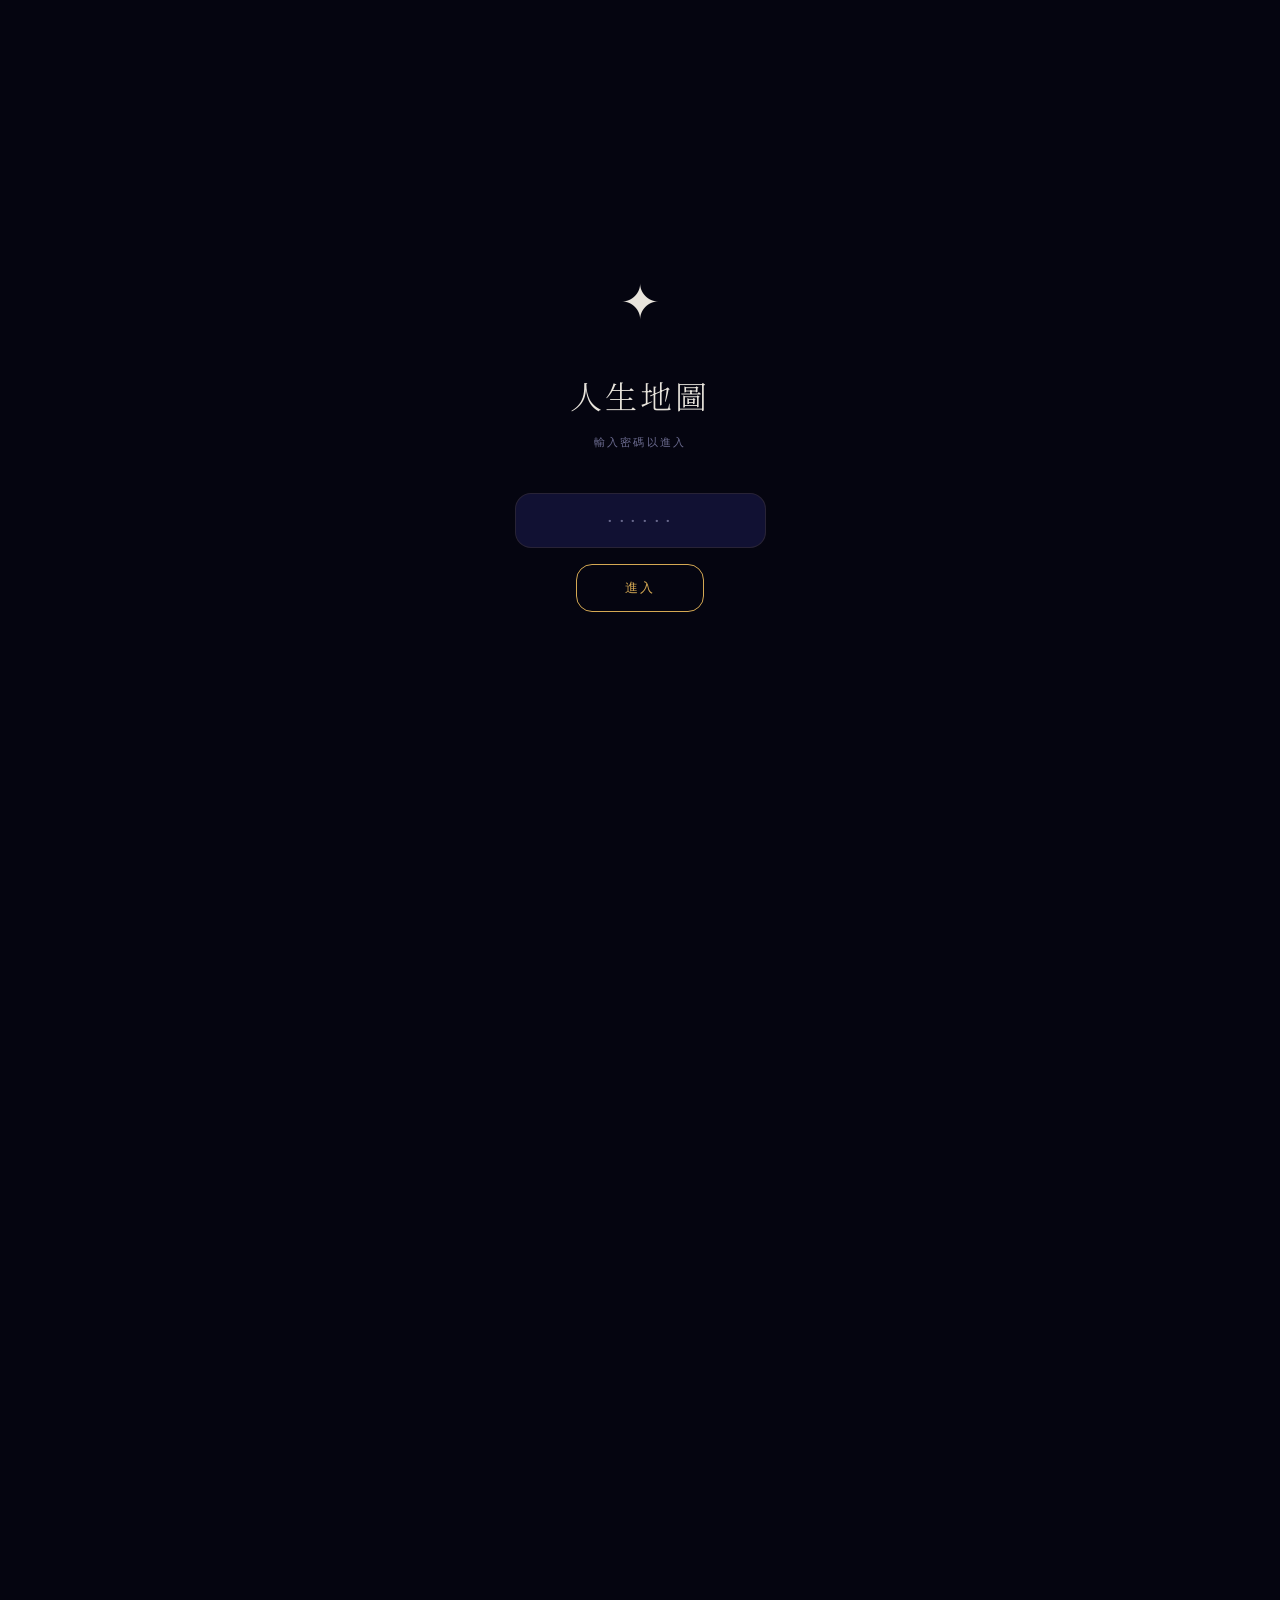
==== commit ea20f711: "Update timeline.html" ====
--- a/timeline.html
+++ b/timeline.html
@@ -30,9 +30,7 @@
     <ul class="nav-links"></ul>
     <div class="nav-controls">
       <button class="theme-toggle" id="themeToggle" title="切換深淺色">&#x2600;</button>
-      <button class="menu-toggle" id="menuToggle">
-        <span></span><span></span><span></span>
-      </button>
+      <button class="menu-toggle" id="menuToggle"><span></span><span></span><span></span></button>
     </div>
   </nav>
 
@@ -49,469 +47,336 @@
           <h1>你嘅時間線</h1>
         </div>
 
-        <!-- Section Tabs -->
-        <div class="tabs reveal">
-          <button class="tab-btn active" data-tab="sec-decade">22–31 歲逐年</button>
-          <button class="tab-btn" data-tab="sec-18mo">18 個月預測</button>
-          <button class="tab-btn" data-tab="sec-overview">大運總覽</button>
-        </div>
-        <div class="tab-panels">
-
-          <!-- ==================== DECADE TAB ==================== -->
-          <div class="tab-panel active" data-panel="sec-decade">
-
-            <div class="section-title reveal">22–31 歲逐年拆解</div>
-            <div class="section-subtitle reveal">戊戌大運 · 2023–2032 · 天干地支都幫身</div>
-
-            <div class="card reveal" style="border-color:var(--accent); border-width:2px;">
-              <div class="card-header">
-                <div class="card-icon" style="background:var(--accent-glow);">&#x2726;</div>
-                <div><div class="card-title">呢步大運嘅底層邏輯</div></div>
-              </div>
-              <p><strong>你而家行緊嘅戊戌大運，天干戊土（劫財）＋地支戌土（燥土）兩個都幫你。</strong></p>
-              <p class="mt-32">呢個同我之前分析嘅丁酉大運唔同——丁酉係天干保護但地支消耗，而戊戌係<strong>全面幫身</strong>。你嘅日主己土得呢兩步大運嘅保護，由孤立無援變成有人企喺你身邊。</p>
-              <p class="mt-32">但「幫身」唔等於「冇挑戰」——呢步大運入面仍然有火年同金年嘅交替，有高峰有低谷。以下逐年拆解。</p>
-            </div>
-
-            <!-- 2023 -->
-            <div class="card reveal delay-1">
-              <div class="card-header">
-                <div class="card-icon">&#x25C6;</div>
-                <div>
-                  <div class="card-number">2023 · 22 歲</div>
-                  <div class="card-title">癸卯年 — 大運入門</div>
-                </div>
-                <div class="stars" style="margin-left:auto;">&#x2605;&#x2605;&#x2605;<span class="dim">&#x2605;&#x2605;</span></div>
-              </div>
-              <div class="tag-row">
-                <span class="tag">癸水偏財</span>
-                <span class="tag">卯木七殺</span>
-                <span class="tag">戊癸合化火</span>
-              </div>
-              <p>你開始行戊戌大運嘅第一年。天干癸水（偏財）被大運天干戊土合化火——忌神被化為用神。呢年你可能經歷一個「由舊轉新」嘅過程——畢業、搬遷、或者人生方向嘅轉變。卯木七殺出現代表有壓力，但呢個壓力帶有「催化劑」嘅作用。</p>
-            </div>
-
-            <!-- 2024 -->
-            <div class="card reveal delay-2">
-              <div class="card-header">
-                <div class="card-icon">&#x25C6;</div>
-                <div>
-                  <div class="card-number">2024 · 23 歲</div>
-                  <div class="card-title">甲辰年 — 正官出現</div>
-                </div>
-                <div class="stars" style="margin-left:auto;">&#x2605;&#x2605;&#x2605;&#x2605;<span class="dim">&#x2605;</span></div>
-              </div>
-              <div class="tag-row">
-                <span class="tag">甲木正官</span>
-                <span class="tag">辰土劫財</span>
-                <span class="tag">甲己合土</span>
-              </div>
-              <p><strong>甲己合土＝正官合日主。</strong> 正官係你原局完全缺席嘅五行——第一次出現代表一個「新框架」進入你生命。你可能開始一份正式工作、進入一個有結構嘅環境。辰土劫財（大運戊戌中戌辰沖）代表有競爭——但大運戊土幫你頂住。呢年由大運保護。</p>
-            </div>
-
-            <!-- 2025 -->
-            <div class="card reveal">
-              <div class="card-header">
-                <div class="card-icon">&#x25C6;</div>
-                <div>
-                  <div class="card-number">2025 · 24 歲</div>
-                  <div class="card-title">乙巳年 — 殺印相生</div>
-                </div>
-                <div class="stars" style="margin-left:auto;">&#x2605;&#x2605;&#x2605;&#x2605;<span class="dim">&#x2605;</span></div>
-              </div>
-              <div class="tag-row">
-                <span class="tag">乙木七殺</span>
-                <span class="tag">巳火正印</span>
-                <span class="tag">殺印相生</span>
-              </div>
-              <p><strong>殺印相生——壓力轉化為學習力。</strong> 乙木七殺帶嚟壓力，但巳火正印（同時係你嘅用神）將壓力轉化為保護同學習。呢年你嘅工作環境可能有壓力——但呢啲壓力會迫你學新嘢。巳火同時係年支回歸——你嘅根基被激活。</p>
-            </div>
-
-            <!-- 2026 -->
-            <div class="card reveal" style="border-color:var(--accent); border-width:2px;">
-              <div class="card-header">
-                <div class="card-icon" style="background:var(--accent-glow);">&#x2605;</div>
-                <div>
-                  <div class="card-number">2026 · 25 歲 · 高峰</div>
-                  <div class="card-title">丙午年 — 雙印到位</div>
-                </div>
-                <div class="stars" style="margin-left:auto;">&#x2605;&#x2605;&#x2605;&#x2605;&#x2605;</div>
-              </div>
-              <div class="tag-row">
-                <span class="tag" style="border-color:var(--accent);">丙火正印</span>
-                <span class="tag" style="border-color:var(--accent);">午火偏印</span>
-                <span class="tag" style="border-color:var(--accent);">戊戌＋丙午＝火土大旺</span>
-              </div>
-              <p><strong>呢步大運入面用神最強嘅一年。</strong> 大運戊戌（土）＋流年丙午（火）＝火土大旺——正好係你嘅喜用神。如果喺呢年考試，通過嘅機會最高。</p>
-              <p class="mt-32">丙火正印到位代表保護力最強。午火偏印代表非正統嘅保護（可能係一個新嘅學習環境或者導師）。</p>
-              <div class="expandable mt-32">
-                <button class="expandable-trigger">
-                  <span>逐月重點</span>
-                  <span class="chevron">&#x25BC;</span>
-                </button>
-                <div class="expandable-content">
-                  <div class="expandable-inner">
-                    <table class="data-table">
-                      <thead><tr><th>月份</th><th>流月</th><th>評級</th><th>重點</th></tr></thead>
-                      <tbody>
-                        <tr><td>5 月</td><td>甲午</td><td><span class="stars">&#x2605;&#x2605;&#x2605;&#x2605;&#x2605;</span></td><td>溫書效率最高——甲己合土＋火氣最旺</td></tr>
-                        <tr><td>6 月</td><td>乙未</td><td><span class="stars">&#x2605;&#x2605;&#x2605;&#x2605;<span class="dim">&#x2605;</span></span></td><td>殺印相生＋未土幫身</td></tr>
-                        <tr><td>7 月</td><td>丙申</td><td><span class="stars">&#x2605;&#x2605;&#x2605;<span class="dim">&#x2605;&#x2605;</span></span></td><td>丙火正印但申金消耗——開始「收」</td></tr>
-                        <tr style="background:rgba(231,76,60,0.08);"><td><strong>8 月</strong></td><td><strong>丁酉</strong></td><td><span class="stars">&#x2605;&#x2605;<span class="dim">&#x2605;&#x2605;&#x2605;</span></span></td><td><strong>考試月——金旺消耗最大但大運戊戌幫你頂</strong></td></tr>
-                        <tr style="background:var(--accent-dim);"><td><strong>9 月</strong></td><td><strong>戊戌</strong></td><td><span class="stars">&#x2605;&#x2605;&#x2605;&#x2605;&#x2605;</span></td><td><strong>回血月——大運流月雙戊戌＝最強保護</strong></td></tr>
-                      </tbody>
-                    </table>
-                  </div>
-                </div>
-              </div>
-            </div>
-
-            <!-- 2027 -->
-            <div class="card reveal" style="border-color:var(--accent); border-width:2px;">
-              <div class="card-header">
-                <div class="card-icon" style="background:var(--accent-glow);">&#x2605;</div>
-                <div>
-                  <div class="card-number">2027 · 26 歲 · 最佳年</div>
-                  <div class="card-title">丁未年 — 火土齊到</div>
-                </div>
-                <div class="stars" style="margin-left:auto;">&#x2605;&#x2605;&#x2605;&#x2605;&#x2605;</div>
-              </div>
-              <div class="tag-row">
-                <span class="tag" style="border-color:var(--accent);">丁火偏印</span>
-                <span class="tag" style="border-color:var(--accent);">未土比肩</span>
-                <span class="tag" style="border-color:var(--accent);">大運戊戌＋流年丁未</span>
-              </div>
-              <p><strong>呢步大運入面全面最佳嘅一年。</strong> 大運戊戌（土）＋流年丁未（火土）＝火土大旺。丁火偏印提供保護，未土比肩提供幫身力量。同時未戌刑（丑未戌三刑）代表有變動——但呢個變動偏向正面（撼動舊結構建立新結構）。</p>
-              <p class="mt-32">你嘅群體歸屬感、工作環境、人脈全部會喺呢年有正面嘅變化。如果 2026 考試，2027 就係考試之後嘅「升級」年。</p>
-            </div>
-
-            <!-- 2028 -->
-            <div class="card reveal">
-              <div class="card-header">
-                <div class="card-icon">&#x25C6;</div>
-                <div>
-                  <div class="card-number">2028 · 27 歲</div>
-                  <div class="card-title">戊申年 — 由高峰回落</div>
-                </div>
-                <div class="stars" style="margin-left:auto;">&#x2605;&#x2605;&#x2605;<span class="dim">&#x2605;&#x2605;</span></div>
-              </div>
-              <div class="tag-row">
-                <span class="tag">戊土劫財</span>
-                <span class="tag">申金傷官</span>
-              </div>
-              <p>天干戊土（大運同流年都係戊土＝幫身加倍）但地支申金（傷官消耗）。同大運嘅結構一樣＝天干幫地支消耗。由 2026–2027 嘅高峰期回到「正常」。呢年你要學嘅嘢係「喺唔完美嘅環境下繼續行」。</p>
-            </div>
-
-            <!-- 2029 -->
-            <div class="card reveal">
-              <div class="card-header">
-                <div class="card-icon">&#x26A0;</div>
-                <div>
-                  <div class="card-number">2029 · 28 歲 · 最辛苦</div>
-                  <div class="card-title">己酉年 — 食傷峰值</div>
-                </div>
-                <div class="stars" style="margin-left:auto;">&#x2605;&#x2605;<span class="dim">&#x2605;&#x2605;&#x2605;</span></div>
-              </div>
-              <div class="tag-row">
-                <span class="tag" style="border-color:#e74c3c;">己土比肩</span>
-                <span class="tag" style="border-color:#e74c3c;">酉金食神</span>
-                <span class="tag" style="border-color:#e74c3c;">酉酉自刑＋卯酉沖</span>
-              </div>
-              <p><strong>呢步大運入面最辛苦嘅一年。</strong> 流年酉金激活原局兩個酉——食傷力量到達峰值。同時酉酉自刑加劇消耗，卯酉沖觸發配偶宮動盪。</p>
-              <p class="mt-32">但好消息係：大運戊戌仍然幫你。天干己土比肩幫身＋大運戊土＝你嘅根基比之前穩。你會攰但你唔會倒。</p>
-              <p class="mt-32"><strong>呢年你要做嘅嘢只有一樣：撐住之前建立嘅嘢。</strong> 唔係做大事嘅年份——而係「保住」嘅年份。</p>
-            </div>
-
-            <!-- 2030 -->
-            <div class="card reveal">
-              <div class="card-header">
-                <div class="card-icon">&#x25C6;</div>
-                <div>
-                  <div class="card-number">2030 · 29 歲</div>
-                  <div class="card-title">庚戌年 — 恢復</div>
-                </div>
-                <div class="stars" style="margin-left:auto;">&#x2605;&#x2605;&#x2605;<span class="dim">&#x2605;&#x2605;</span></div>
-              </div>
-              <div class="tag-row">
-                <span class="tag">庚金傷官</span>
-                <span class="tag">戌土劫財</span>
-              </div>
-              <p>三重酉消退。地支戌土回歸大運嘅保護力量。你嘅體力開始恢復。呢年你要做嘅嘢係：重新整理之前幾年嘅工作成果、更新專業知識、為下一個階段做準備。</p>
-            </div>
-
-            <!-- 2031 -->
-            <div class="card reveal">
-              <div class="card-header">
-                <div class="card-icon">&#x25C6;</div>
-                <div>
-                  <div class="card-number">2031 · 30 歲</div>
-                  <div class="card-title">辛亥年 — 食傷生財</div>
-                </div>
-                <div class="stars" style="margin-left:auto;">&#x2605;&#x2605;&#x2605;<span class="dim">&#x2605;&#x2605;</span></div>
-              </div>
-              <div class="tag-row">
-                <span class="tag">辛金食神</span>
-                <span class="tag">亥水正財</span>
-              </div>
-              <p><strong>進入 30 代。</strong> 食傷生財鏈全速運行——忙碌但有回報。你嘅收入可能有明顯提升。但亥水正財消耗日主——花費同時增加。呢年要留意唔好「月月清」。</p>
-            </div>
-
-            <!-- 2032 -->
-            <div class="card reveal">
-              <div class="card-header">
-                <div class="card-icon">&#x25C6;</div>
-                <div>
-                  <div class="card-number">2032 · 31 歲</div>
-                  <div class="card-title">壬子年 — 大運最後一年</div>
-                </div>
-                <div class="stars" style="margin-left:auto;">&#x2605;&#x2605;<span class="dim">&#x2605;&#x2605;&#x2605;</span></div>
-              </div>
-              <div class="tag-row">
-                <span class="tag">壬水正財</span>
-                <span class="tag">子水偏財</span>
-              </div>
-              <p><strong>戊戌大運嘅最後一年。</strong> 雙水齊到＝財旺但身弱 hold 唔住。呢年你要學嘅嘢係「唔係所有機會都要接」——選擇比努力重要。回顧呢 10 年做咗咩、整理資源——為 32 歲丁酉大運做好準備。</p>
-            </div>
-
-            <!-- Decade Summary -->
-            <div class="card reveal mt-32">
-              <div class="card-header">
-                <div class="card-icon">&#x2726;</div>
-                <div><div class="card-title">22–31 歲一覽表</div></div>
-              </div>
-              <table class="data-table">
-                <thead><tr><th>年</th><th>歲</th><th>流年</th><th>評級</th><th>核心</th></tr></thead>
-                <tbody>
-                  <tr><td>2023</td><td>22</td><td>癸卯</td><td><span class="stars">&#x2605;&#x2605;&#x2605;<span class="dim">&#x2605;&#x2605;</span></span></td><td>大運入門 · 戊癸合火</td></tr>
-                  <tr><td>2024</td><td>23</td><td>甲辰</td><td><span class="stars">&#x2605;&#x2605;&#x2605;&#x2605;<span class="dim">&#x2605;</span></span></td><td>正官出現 · 新框架</td></tr>
-                  <tr><td>2025</td><td>24</td><td>乙巳</td><td><span class="stars">&#x2605;&#x2605;&#x2605;&#x2605;<span class="dim">&#x2605;</span></span></td><td>殺印相生 · 打底</td></tr>
-                  <tr style="background:var(--accent-dim);"><td><strong>2026</strong></td><td><strong>25</strong></td><td><strong>丙午</strong></td><td><span class="stars">&#x2605;&#x2605;&#x2605;&#x2605;&#x2605;</span></td><td><strong>雙印到位 · 考試高峰</strong></td></tr>
-                  <tr style="background:var(--accent-dim);"><td><strong>2027</strong></td><td><strong>26</strong></td><td><strong>丁未</strong></td><td><span class="stars">&#x2605;&#x2605;&#x2605;&#x2605;&#x2605;</span></td><td><strong>火土齊到 · 全面最佳</strong></td></tr>
-                  <tr><td>2028</td><td>27</td><td>戊申</td><td><span class="stars">&#x2605;&#x2605;&#x2605;<span class="dim">&#x2605;&#x2605;</span></span></td><td>回落 · 正常年</td></tr>
-                  <tr style="background:rgba(231,76,60,0.08);"><td>2029</td><td>28</td><td>己酉</td><td><span class="stars">&#x2605;&#x2605;<span class="dim">&#x2605;&#x2605;&#x2605;</span></span></td><td>食傷峰值 · 撐住</td></tr>
-                  <tr><td>2030</td><td>29</td><td>庚戌</td><td><span class="stars">&#x2605;&#x2605;&#x2605;<span class="dim">&#x2605;&#x2605;</span></span></td><td>恢復 · 抖氣</td></tr>
-                  <tr><td>2031</td><td>30</td><td>辛亥</td><td><span class="stars">&#x2605;&#x2605;&#x2605;<span class="dim">&#x2605;&#x2605;</span></span></td><td>食傷生財 · 進入 30 代</td></tr>
-                  <tr><td>2032</td><td>31</td><td>壬子</td><td><span class="stars">&#x2605;&#x2605;<span class="dim">&#x2605;&#x2605;&#x2605;</span></span></td><td>大運最後一年 · 準備轉換</td></tr>
+        <!-- ============================================================ -->
+        <!-- VISUAL TIMELINE BAR -->
+        <!-- ============================================================ -->
+        <div class="card reveal" style="border-color:var(--accent); border-width:2px;">
+          <div class="card-header">
+            <div class="card-icon" style="background:var(--accent-glow);">&#x2726;</div>
+            <div><div class="card-title">你而家喺邊度</div></div>
+          </div>
+
+          <!-- Timeline Bar -->
+          <div style="position:relative; padding:32px 0 48px;">
+            <!-- Bar -->
+            <div style="height:6px; background:var(--border); border-radius:3px; position:relative;">
+              <div style="position:absolute; left:0; top:0; height:100%; width:33%; background:var(--accent); border-radius:3px;"></div>
+            </div>
+            <!-- Markers -->
+            <div style="display:flex; justify-content:space-between; margin-top:8px; font-size:0.7rem; color:var(--text-muted);">
+              <span>22歲 2023</span>
+              <span style="color:var(--accent); font-weight:600;">← 你喺度（25歲）</span>
+              <span>31歲 2032</span>
+            </div>
+          </div>
+
+          <!-- 4 System Tags -->
+          <div class="tag-row" style="margin-bottom:16px;">
+            <span class="tag" style="border-color:var(--accent);">八字大運：戊戌（全面幫身）</span>
+            <span class="tag" style="border-color:var(--accent);">法達：木＞太（保護＋自我激活）</span>
+          </div>
+          <div class="tag-row">
+            <span class="tag" style="border-color:var(--accent);">太陽弧：SA月亮合本命太陽 0°28'</span>
+            <span class="tag" style="border-color:var(--accent);">日返：7/12宮主飛8宮（深層轉化）</span>
+          </div>
+        </div>
+
+        <!-- ============================================================ -->
+        <!-- COLLAPSIBLE: 4-SYSTEM DATA -->
+        <!-- ============================================================ -->
+        <div class="card reveal">
+          <div class="card-header">
+            <div class="card-icon">&#x25C8;</div>
+            <div><div class="card-title">四個系統交叉驗證</div></div>
+          </div>
+
+          <div class="expandable">
+            <button class="expandable-trigger">
+              <span>八字大運：戊戌（22–31歲）</span>
+              <span class="chevron">&#x25BC;</span>
+            </button>
+            <div class="expandable-content"><div class="expandable-inner">
+              <table class="data-table">
+                <thead><tr><th>項目</th><th>數據</th></tr></thead>
+                <tbody>
+                  <tr><td>大運</td><td><strong>戊戌</strong>（22–31歲 · 2023–2032）</td></tr>
+                  <tr><td>天干</td><td>戊土（劫財）——幫身</td></tr>
+                  <tr><td>地支</td><td>戌土（燥土）——幫身</td></tr>
+                  <tr><td>狀態</td><td>天干＋地支都幫你＝全面幫身</td></tr>
+                  <tr><td>下一大運</td><td>丁酉（32–41歲）＝偏印保護＋食神消耗</td></tr>
                 </tbody>
               </table>
-            </div>
-
-            <!-- Story Arc -->
-            <div class="card reveal">
-              <div class="card-header">
-                <div class="card-icon">&#x2726;</div>
-                <div><div class="card-title">22–31 歲嘅故事線</div></div>
-              </div>
-              <div class="timeline">
-                <div class="timeline-item">
-                  <div class="timeline-dot"></div>
-                  <div class="timeline-year">22–24 歲 · 入門期</div>
-                  <div class="timeline-desc">大運戊戌幫身開始生效。正官出現（新框架）、殺印相生（壓力轉化為學習）。由舊環境轉入新環境。</div>
-                </div>
-                <div class="timeline-item" style="border-left-color:var(--accent);">
-                  <div class="timeline-dot" style="background:var(--accent); border-color:var(--accent);"></div>
-                  <div class="timeline-year" style="color:var(--accent);">25–26 歲 · 黃金期</div>
-                  <div class="timeline-desc">丙午＋丁未＝火土大旺。呢兩年係你呢步大運入面最有資源做嘢嘅窗口。考試、事業變動、人脈建立——把握住。</div>
-                </div>
-                <div class="timeline-item">
-                  <div class="timeline-dot"></div>
-                  <div class="timeline-year">27–28 歲 · 回落期</div>
-                  <div class="timeline-desc">由高峰回落。2028 正常年、2029 食傷峰值最辛苦。但大運戊戌仍然幫你——你唔會倒。</div>
-                </div>
-                <div class="timeline-item">
-                  <div class="timeline-dot"></div>
-                  <div class="timeline-year">29–31 歲 · 收尾期</div>
-                  <div class="timeline-desc">恢復、食傷生財、準備轉換大運。為 32 歲丁酉大運做好準備。</div>
-                </div>
-              </div>
-            </div>
-
-          </div>
-
-          <!-- ==================== 18-MONTH TAB ==================== -->
-          <div class="tab-panel" data-panel="sec-18mo">
-
-            <div class="section-title reveal">18 個月預測</div>
-            <div class="section-subtitle reveal">2026 年 5 月 → 2027 年 11 月</div>
-
-            <div class="card reveal">
-              <div class="card-header">
-                <div class="card-icon">&#x2726;</div>
-                <div><div class="card-title">底層結構</div></div>
-              </div>
-              <p>呢 18 個月行緊：<strong>戊戌大運</strong>（全面幫身）＋<strong>丙午→丁未流年</strong>（雙用神年）。</p>
-              <p class="mt-32">18 個月唔係一條直線——而係一個<strong>「波浪」</strong>。有兩個高峰（2026 年 5–6 月同 2027 年 5–6 月）同兩個低谷（2026 年 8 月同 12 月、2027 年 8 月同 10–11 月）。</p>
-              <p class="mt-32">好消息係：大運戊戌一直幫你。就算流月唔好，大運都係你嘅保護網。</p>
-            </div>
-
-            <!-- Four Phases -->
-            <div class="card reveal">
-              <div class="card-header">
-                <div class="card-icon">&#x25B6;</div>
-                <div><div class="card-title">四段弧線</div></div>
-              </div>
-
-              <div class="expandable">
-                <button class="expandable-trigger"><span>&#x25B6; 第一段：2026 年 5–9 月 · 考試週期</span><span class="chevron">&#x25BC;</span></button>
-                <div class="expandable-content"><div class="expandable-inner">
-                  <p><strong>核心主題：</strong>備考 → 考試 → 恢復</p>
-                  <p class="mt-32"><strong>能量走勢：</strong>▲▲▲▲▲ → ▲▲▲▲ → ▲▲▲ → ▲▲ → ▲▲▲▲▲</p>
-                  <p class="mt-32"><strong>關鍵：</strong>7 月之前完成大部分溫書。8 月丁酉月金旺消耗大——但大運戊戌幫你頂住。</p>
-                </div></div>
-              </div>
-
-              <div class="expandable">
-                <button class="expandable-trigger"><span>&#x25B6; 第二段：2026 年 10 月 – 2027 年 2 月 · 冬季</span><span class="chevron">&#x25BC;</span></button>
-                <div class="expandable-content"><div class="expandable-inner">
-                  <p><strong>核心主題：</strong>內在轉變＋冬季消耗</p>
-                  <p class="mt-32">呢段係 18 個月入面最「暗」嘅一段——但暗嘅同時 SA 月亮合本命太陽喺深層發生緊。就好似一棵樹喺冬天落晒葉——睇落好似死咗，但根部正正喺冬天紮得最深。</p>
-                </div></div>
-              </div>
-
-              <div class="expandable">
-                <button class="expandable-trigger"><span>&#x25B6; 第三段：2027 年 3–6 月 · 18 月之冠</span><span class="chevron">&#x25BC;</span></button>
-                <div class="expandable-content"><div class="expandable-inner">
-                  <p><strong>核心主題：</strong>新機會 → 人脈回歸 → 火土最強</p>
-                  <p class="mt-32">18 個月入面最「光」嘅一段。3 月甲辰（甲己合土）、5 月丙午（火氣再現）、6 月丁未（18 月之冠）。</p>
-                </div></div>
-              </div>
-
-              <div class="expandable">
-                <button class="expandable-trigger"><span>&#x25B6; 第四段：2027 年 7–11 月 · 收爐</span><span class="chevron">&#x25BC;</span></button>
-                <div class="expandable-content"><div class="expandable-inner">
-                  <p><strong>核心主題：</strong>回落 → 三重酉（8月己酉）→ 恢復</p>
-                  <p class="mt-32">7–8 月回落唔代表前功盡廢。前面 3–6 月建立嘅嘢唔會消失——佢哋只係「暫停」。</p>
-                </div></div>
-              </div>
-            </div>
-
-            <!-- Month by Month -->
-            <div class="card reveal">
-              <div class="card-header">
-                <div class="card-icon">&#x25C8;</div>
-                <div><div class="card-title">逐月一覽</div></div>
-              </div>
-              <table class="data-table">
-                <thead><tr><th>月份</th><th>流月</th><th>評級</th><th>核心</th></tr></thead>
-                <tbody>
-                  <tr><td>2026/5</td><td>甲午</td><td><span class="stars">&#x2605;&#x2605;&#x2605;&#x2605;&#x2605;</span></td><td>溫書效率最高</td></tr>
-                  <tr><td>2026/6</td><td>乙未</td><td><span class="stars">&#x2605;&#x2605;&#x2605;&#x2605;<span class="dim">&#x2605;</span></span></td><td>殺印相生＋未土幫身</td></tr>
-                  <tr><td>2026/7</td><td>丙申</td><td><span class="stars">&#x2605;&#x2605;&#x2605;<span class="dim">&#x2605;&#x2605;</span></span></td><td>開始「收」</td></tr>
-                  <tr style="background:rgba(231,76,60,0.08);"><td><strong>2026/8</strong></td><td><strong>丁酉</strong></td><td><span class="stars">&#x2605;&#x2605;<span class="dim">&#x2605;&#x2605;&#x2605;</span></span></td><td><strong>考試月——大運戊戌幫你頂</strong></td></tr>
-                  <tr style="background:var(--accent-dim);"><td><strong>2026/9</strong></td><td><strong>戊戌</strong></td><td><span class="stars">&#x2605;&#x2605;&#x2605;&#x2605;&#x2605;</span></td><td><strong>回血——雙戊戌最強保護</strong></td></tr>
-                  <tr><td>2026/10</td><td>己亥</td><td><span class="stars">&#x2605;&#x2605;&#x2605;<span class="dim">&#x2605;&#x2605;</span></span></td><td>處理屋企嘅事</td></tr>
-                  <tr><td>2026/11</td><td>庚子前</td><td><span class="stars">&#x2605;&#x2605;&#x2605;<span class="dim">&#x2605;&#x2605;</span></span></td><td>旅行安排上半月</td></tr>
-                  <tr style="background:rgba(231,76,60,0.08);"><td>2026/12</td><td>庚子</td><td><span class="stars">&#x2605;<span class="dim">&#x2605;&#x2605;&#x2605;&#x2605;</span></span></td><td>年尾最差——金水齊到</td></tr>
-                  <tr><td>2027/1</td><td>壬寅</td><td><span class="stars">&#x2605;&#x2605;&#x2605;<span class="dim">&#x2605;&#x2605;</span></span></td><td>接受內在變化</td></tr>
-                  <tr><td>2027/2</td><td>癸卯</td><td><span class="stars">&#x2605;&#x2605;<span class="dim">&#x2605;&#x2605;&#x2605;</span></span></td><td>情緒波動——由佢</td></tr>
-                  <tr><td>2027/3</td><td>甲辰</td><td><span class="stars">&#x2605;&#x2605;&#x2605;&#x2605;<span class="dim">&#x2605;</span></span></td><td>新機會出現</td></tr>
-                  <tr><td>2027/4</td><td>乙巳</td><td><span class="stars">&#x2605;&#x2605;&#x2605;&#x2605;<span class="dim">&#x2605;</span></span></td><td>人脈回歸</td></tr>
-                  <tr style="background:var(--accent-dim);"><td><strong>2027/5</strong></td><td><strong>丙午</strong></td><td><span class="stars">&#x2605;&#x2605;&#x2605;&#x2605;&#x2605;</span></td><td><strong>火氣再現——開始新目標</strong></td></tr>
-                  <tr style="background:var(--accent-dim);"><td><strong>2027/6</strong></td><td><strong>丁未</strong></td><td><span class="stars">&#x2605;&#x2605;&#x2605;&#x2605;&#x2605;</span></td><td><strong>18 月之冠——做任何重大決定</strong></td></tr>
-                  <tr><td>2027/7</td><td>戊申</td><td><span class="stars">&#x2605;&#x2605;<span class="dim">&#x2605;&#x2605;&#x2605;</span></span></td><td>接受回落</td></tr>
-                  <tr style="background:rgba(231,76,60,0.08);"><td><strong>2027/8</strong></td><td><strong>己酉</strong></td><td><span class="stars">&#x2605;<span class="dim">&#x2605;&#x2605;&#x2605;&#x2605;</span></span></td><td><strong>三重酉再現——你上次捱過咗</strong></td></tr>
-                  <tr><td>2027/9</td><td>庚戌</td><td><span class="stars">&#x2605;&#x2605;&#x2605;<span class="dim">&#x2605;&#x2605;</span></span></td><td>恢復</td></tr>
-                  <tr><td>2027/10–11</td><td>辛亥/壬子</td><td><span class="stars">&#x2605;<span class="dim">&#x2605;&#x2605;&#x2605;&#x2605;</span></span></td><td>收爐——保護力減弱係暫時</td></tr>
+            </div></div>
+          </div>
+
+          <div class="expandable">
+            <button class="expandable-trigger">
+              <span>法達盤：木＞太（2025.6–2027.3）</span>
+              <span class="chevron">&#x25BC;</span>
+            </button>
+            <div class="expandable-content"><div class="expandable-inner">
+              <table class="data-table">
+                <thead><tr><th>項目</th><th>數據</th></tr></thead>
+                <tbody>
+                  <tr><td>大時主</td><td><strong>木星</strong>（2022–2034）——本命巨蟹 11 宮曜升 · 互溶月亮</td></tr>
+                  <tr><td>細限</td><td><strong>太陽</strong>（2025.6.17–2027.3.5）——本命摩羯 6 宮 · 被土星＋火星接納</td></tr>
+                  <tr><td>組合意義</td><td>木星保護＋太陽自我意識被激活。你嘅「我係邊個」喺木星嘅保護下被重新定義</td></tr>
+                  <tr><td>下一個細限</td><td>木＞金（2027.3–2028.11）＝價值觀同愛嘅議題浮現</td></tr>
                 </tbody>
               </table>
-            </div>
-
-            <div class="card reveal" style="border-color:var(--accent); border-width:2px;">
-              <div class="card-header">
-                <div class="card-icon" style="background:var(--accent-glow);">&#x2726;</div>
-                <div><div class="card-title">18 個月你要記住嘅三件事</div></div>
-              </div>
-              <p><strong>第一：2026–2027 係你呢步大運入面最好嘅兩年。</strong> 丙午＋丁未流年＋戊戌大運＝火土大旺。呢 18 個月唔止係「過渡期」——而係你最有資源做嘢嘅窗口。</p>
-              <p class="mt-32"><strong>第二：大運戊戌一直保護緊你。</strong> 就算流月唔好（8 月丁酉、12 月庚子），大運嘅戊戌土仍然幫你頂住。你嘅消耗係結構性嘅——但你嘅保護都係結構性嘅。</p>
-              <p class="mt-32"><strong>第三：你嘅事業時間表仍然係「慢上坡」。</strong> 呢 18 個月係你事業入面「播種期」嘅一部分。你做嘅每一件事都係為咗 32 歲之後嘅丁酉大運做準備。</p>
-            </div>
-
-          </div>
-
-          <!-- ==================== OVERVIEW TAB ==================== -->
-          <div class="tab-panel" data-panel="sec-overview">
-
-            <div class="section-title reveal">大運總覽</div>
-            <div class="section-subtitle reveal">你嘅一生事業節奏</div>
-
-            <div class="card reveal">
-              <div class="card-header">
-                <div class="card-icon">&#x231B;</div>
-                <div><div class="card-title">大運排列</div></div>
-              </div>
-              <table class="data-table">
-                <thead><tr><th>大運</th><th>歲數</th><th>天干</th><th>地支</th><th>狀態</th></tr></thead>
-                <tbody>
-                  <tr style="background:var(--accent-dim);"><td><strong>而家</strong></td><td><strong>22–31</strong></td><td><strong>戊（劫財）✓</strong></td><td><strong>戌（燥土）✓✓</strong></td><td><strong>全面幫身</strong></td></tr>
-                  <tr><td>下一運</td><td>32–41</td><td>丁（偏印）✓</td><td>酉（食神）✗</td><td>有保護但有消耗</td></tr>
-                  <tr><td>第三運</td><td>42–51</td><td>丙（正印）✓✓</td><td>申（傷官）✗</td><td>正印到位——事業上升</td></tr>
-                  <tr><td>第四運</td><td>52–61</td><td>乙（七殺）△</td><td>未（比肩）</td><td>殺印相生——穩固</td></tr>
-                  <tr><td>第五運</td><td>62–71</td><td>甲（正官）△</td><td>午（偏印）</td><td>金神成器——巔峰</td></tr>
+            </div></div>
+          </div>
+
+          <div class="expandable">
+            <button class="expandable-trigger">
+              <span>太陽弧：SA月亮合本命太陽（0°28'）</span>
+              <span class="chevron">&#x25BC;</span>
+            </button>
+            <div class="expandable-content"><div class="expandable-inner">
+              <table class="data-table">
+                <thead><tr><th>項目</th><th>數據</th></tr></thead>
+                <tbody>
+                  <tr><td>推運</td><td><strong>SA月亮</strong>（摩羯 ~21°）</td></tr>
+                  <tr><td>合相</td><td><strong>本命太陽</strong>（摩羯 21°4'）</td></tr>
+                  <tr><td>容許度</td><td><strong>~0°28'</strong>（極 tight）</td></tr>
+                  <tr><td>意義</td><td>你嘅「情感需求」同「自我意識」開始對齊。呢個過程你自己未必感受到——但你會慢慢覺得「我知自己要咩」</td></tr>
+                  <tr><td>同時發生</td><td>SA月亮同時合本命金星（~1°）——情感同價值觀對話</td></tr>
                 </tbody>
               </table>
-            </div>
-
-            <div class="card reveal">
-              <div class="card-header">
-                <div class="card-icon">&#x2726;</div>
-                <div><div class="card-title">事業曲線</div></div>
-              </div>
-              <div class="timeline">
-                <div class="timeline-item">
-                  <div class="timeline-dot"></div>
-                  <div class="timeline-year">而家 · 20 出頭</div>
-                  <div class="timeline-title">播種期</div>
-                  <div class="timeline-desc">大運戊戌全面幫身——你嘅根基比之前任何時候都穩。但你仍然要每日做嘢——因為6宮主飛10宮代表每日工作建構事業。</div>
-                </div>
-                <div class="timeline-item">
-                  <div class="timeline-dot"></div>
-                  <div class="timeline-year">32 歲後 · 丁酉大運</div>
-                  <div class="timeline-title">消耗期</div>
-                  <div class="timeline-desc">天干偏印保護但地支食神消耗。由全面幫身變為「有保護有消耗」。呢個係你第一次要學「喺消耗中繼續行」。</div>
-                </div>
-                <div class="timeline-item">
-                  <div class="timeline-dot"></div>
-                  <div class="timeline-year">42 歲後 · 丙申大運</div>
-                  <div class="timeline-title">曙光期</div>
-                  <div class="timeline-desc">正印到位——保護力最強嘅大運。專業認證帶嚟收入升級。</div>
-                </div>
-                <div class="timeline-item">
-                  <div class="timeline-dot"></div>
-                  <div class="timeline-year">52 歲後 · 乙未大運</div>
-                  <div class="timeline-title">穩固期</div>
-                  <div class="timeline-desc">殺印相生＋未土幫身。事業穩固。斗宿嘅逆轉開始明顯。</div>
-                </div>
-                <div class="timeline-item">
-                  <div class="timeline-dot" style="background:var(--accent); border-color:var(--accent);"></div>
-                  <div class="timeline-year" style="color:var(--accent);">62 歲後 · 甲午大運</div>
-                  <div class="timeline-title">巔峰期</div>
-                  <div class="timeline-desc">金神被火鍛造成器。白蠟金成真金。斗宿逆轉完成。</div>
-                </div>
-              </div>
-            </div>
-
-            <div class="card reveal" style="border-color:var(--accent); border-width:2px;">
-              <div class="card-header">
-                <div class="card-icon" style="background:var(--accent-glow);">&#x2726;</div>
-                <div><div class="card-title">你嘅曲線係慢上坡</div></div>
-              </div>
-              <p>你嘅事業曲線係一條慢上坡——前段最辛苦、中段開始穩、後段真正發力。</p>
-              <p class="mt-32">你唔係爆發型——你係馬拉松型。你嘅每一級都好慢，每一級都好攰，每一級你都會覺得「我行唔到」——然後你會發現你已經行到咗。</p>
-              <p class="mt-32">而家你行緊嘅位置係戊戌大運——呢個係你而家嘅保護網。好好利用佢。</p>
-            </div>
-
-          </div>
-
-        </div>
-
-      </div>
-    </main>
-
-    <footer class="footer">
-      <p>人生地圖 · 時間線</p>
-    </footer>
-  </div>
-
-  <script src="js/app.js"></script>
-</body>
-</html>
+            </div></div>
+          </div>
+
+          <div class="expandable">
+            <button class="expandable-trigger">
+              <span>2026 日返盤：8 宮超重</span>
+              <span class="chevron">&#x25BC;</span>
+            </button>
+            <div class="expandable-content"><div class="expandable-inner">
+              <table class="data-table">
+                <thead><tr><th>項目</th><th>數據</th></tr></thead>
+                <tbody>
+                  <tr><td>日返 ASC</td><td>雙子 14°6'</td></tr>
+                  <tr><td>日返太陽</td><td>摩羯 21°4'（8 宮）</td></tr>
+                  <tr><td>8 宮行星</td><td>太陽、水星、金星、火星、冥王星（5 顆）</td></tr>
+                  <tr><td>飛入 8 宮</td><td>1、3、4、5、6、11、12 宮主（7/12 宮主）</td></tr>
+                  <tr><td>核心相位</td><td>太陽合金星合火星（三重合相）→ 對分木星巨蟹 2 宮</td></tr>
+                  <tr><td>意義</td><td>2026 年係深層轉化年。唔係表面嘅改變——而係底層結構嘅重組。8 宮＝死亡與重生、深層資源、共享財務</td></tr>
+                </tbody>
+              </table>
+            </div></div>
+          </div>
+
+          <!-- Cross Validation Summary -->
+          <div style="margin-top:24px; padding:20px; background:var(--accent-dim); border-radius:8px;">
+            <p style="font-size:0.95rem;"><strong>四個系統全部指向同一個主題：</strong></p>
+            <p class="mt-32" style="font-size:0.95rem;">八字話你而家全面幫身（戊戌）。法達話你喺木星保護下太陽被激活（木＞太）。太陽弧話你嘅情感同自我開始對齊（SA月亮合本命太陽）。日返話你今年做緊深層轉化（8宮超重）。</p>
+            <p class="mt-32" style="font-size:0.95rem;"><strong>呢個唔係巧合——呢個係四個唔同嘅系統同時講緊同一樣嘢。</strong></p>
+          </div>
+        </div>
+
+        <!-- ============================================================ -->
+        <!-- SECTION 1: MONTHS (18 個月) -->
+        <!-- ============================================================ -->
+        <div class="section-title reveal mt-32">逐月</div>
+        <div class="section-subtitle reveal">2026 年 5 月 → 2027 年 11 月</div>
+
+        <div class="card reveal">
+          <div class="card-header">
+            <div class="card-icon">&#x2726;</div>
+            <div><div class="card-title">18 個月嘅底層結構</div></div>
+          </div>
+          <p>呢 18 個月嘅能量組合：</p>
+          <div class="tag-row" style="margin:16px 0;">
+            <span class="tag">八字：戊戌大運（全面幫身）</span>
+            <span class="tag">法達：木＞太→木＞金（2027.3 轉換）</span>
+          </div>
+          <div class="tag-row" style="margin-bottom:16px;">
+            <span class="tag">流年：丙午（2026）→ 丁未（2027）</span>
+            <span class="tag">日返：8 宮超重（深層轉化）</span>
+          </div>
+          <p>18 個月唔係一條直線——而係一個<strong>「波浪」</strong>。有兩個高峰（2026 年 5–6 月同 2027 年 5–6 月）同兩個低谷（2026 年 8 月同 12 月、2027 年 8 月同 10–11 月）。</p>
+          <p class="mt-32">好消息係：大運戊戌＋法達木星兩個保護網一直喺度。就算流月唔好，你都有嘢撐住。</p>
+        </div>
+
+        <!-- Phase Overview -->
+        <div class="card reveal">
+          <div class="card-header">
+            <div class="card-icon">&#x25B6;</div>
+            <div><div class="card-title">四段弧線</div></div>
+          </div>
+
+          <div class="expandable">
+            <button class="expandable-trigger"><span>&#x25B6; 第一段：2026 年 5–9 月 · 考試週期</span><span class="chevron">&#x25BC;</span></button>
+            <div class="expandable-content"><div class="expandable-inner">
+              <p><strong>核心主題：</strong>備考 → 考試 → 恢復</p>
+              <p class="mt-32"><strong>能量走勢：</strong>▲▲▲▲▲ → ▲▲▲▲ → ▲▲▲ → ▲▲ → ▲▲▲▲▲</p>
+              <p class="mt-32"><strong>四系統疊加：</strong>八字丙午年火土大旺＋法達木＞太（太陽細限激活自我）＋日返 8 宮（深層轉化）＋SA 月亮合太陽（自我整合）。呢段時間你嘅「我」同「我嘅能力」會有一次深層嘅確認。</p>
+              <p class="mt-32"><strong>關鍵：</strong>7 月之前完成大部分溫書。8 月金旺消耗大——但大運戊戌＋法達木星雙重保護幫你頂住。</p>
+            </div></div>
+          </div>
+
+          <div class="expandable">
+            <button class="expandable-trigger"><span>&#x25B6; 第二段：2026 年 10 月 – 2027 年 2 月 · 冬季</span><span class="chevron">&#x25BC;</span></button>
+            <div class="expandable-content"><div class="expandable-inner">
+              <p><strong>核心主題：</strong>內在轉變＋冬季消耗</p>
+              <p class="mt-32">呢段係 18 個月入面最「暗」嘅一段——但暗嘅同時 SA 月亮合本命太陽喺深層發生緊。就好似一棵樹喺冬天落晒葉——睇落好似死咗，但根部正正喺冬天紮得最深。</p>
+              <p class="mt-32"><strong>法達盤注意：</strong>2027 年 3 月 5 日木＞太轉木＞金——你嘅焦點會由「自我」轉向「價值同愛」。呢個轉換會喺冬季尾段開始醞釀。</p>
+            </div></div>
+          </div>
+
+          <div class="expandable">
+            <button class="expandable-trigger"><span>&#x25B6; 第三段：2027 年 3–6 月 · 18 月之冠</span><span class="chevron">&#x25BC;</span></button>
+            <div class="expandable-content"><div class="expandable-inner">
+              <p><strong>核心主題：</strong>新機會 → 人脈回歸 → 火土最強</p>
+              <p class="mt-32">18 個月入面最「光」嘅一段。法達由木＞太轉入木＞金——你嘅焦點由內在轉向外在。</p>
+              <p class="mt-32"><strong>重要日期：</strong>2027 年 3 月 5 日法達轉換。到嗰陣你已經完成咗「自我整合」（木＞太）嘅功課，準備進入「價值同愛」（木＞金）嘅新階段。</p>
+            </div></div>
+          </div>
+
+          <div class="expandable">
+            <button class="expandable-trigger"><span>&#x25B6; 第四段：2027 年 7–11 月 · 收爐</span><span class="chevron">&#x25BC;</span></button>
+            <div class="expandable-content"><div class="expandable-inner">
+              <p><strong>核心主題：</strong>回落 → 三重酉（8月己酉）→ 恢復</p>
+              <p class="mt-32">7–8 月回落唔代表前功盡廢。前面 3–6 月建立嘅嘢唔會消失——佢哋只係「暫停」。法達木＞金代表呢段時間你嘅價值觀同人際關係會有新嘅發展。</p>
+            </div></div>
+          </div>
+        </div>
+
+        <!-- Month by Month -->
+        <div class="card reveal">
+          <div class="card-header">
+            <div class="card-icon">&#x25C8;</div>
+            <div><div class="card-title">逐月一覽</div></div>
+          </div>
+          <table class="data-table">
+            <thead><tr><th>月份</th><th>流月</th><th>評級</th><th>核心</th></tr></thead>
+            <tbody>
+              <tr><td>2026/5</td><td>甲午</td><td><span class="stars">&#x2605;&#x2605;&#x2605;&#x2605;&#x2605;</span></td><td>溫書效率最高——甲己合土＋火氣最旺</td></tr>
+              <tr><td>2026/6</td><td>乙未</td><td><span class="stars">&#x2605;&#x2605;&#x2605;&#x2605;<span class="dim">&#x2605;</span></span></td><td>殺印相生＋未土幫身</td></tr>
+              <tr><td>2026/7</td><td>丙申</td><td><span class="stars">&#x2605;&#x2605;&#x2605;<span class="dim">&#x2605;&#x2605;</span></span></td><td>開始「收」——丙火保護但申金消耗</td></tr>
+              <tr style="background:rgba(231,76,60,0.08);"><td><strong>2026/8</strong></td><td><strong>丁酉</strong></td><td><span class="stars">&#x2605;&#x2605;<span class="dim">&#x2605;&#x2605;&#x2605;</span></span></td><td><strong>考試月——大運戊戌＋法達木星雙重保護</strong></td></tr>
+              <tr style="background:var(--accent-dim);"><td><strong>2026/9</strong></td><td><strong>戊戌</strong></td><td><span class="stars">&#x2605;&#x2605;&#x2605;&#x2605;&#x2605;</span></td><td><strong>回血——大運流月雙戊戌最強保護</strong></td></tr>
+              <tr><td>2026/10</td><td>己亥</td><td><span class="stars">&#x2605;&#x2605;&#x2605;<span class="dim">&#x2605;&#x2605;</span></span></td><td>己土幫身但亥水消耗</td></tr>
+              <tr><td>2026/11</td><td>庚子前</td><td><span class="stars">&#x2605;&#x2605;&#x2605;<span class="dim">&#x2605;&#x2605;</span></span></td><td>旅行安排上半月</td></tr>
+              <tr style="background:rgba(231,76,60,0.08);"><td>2026/12</td><td>庚子</td><td><span class="stars">&#x2605;<span class="dim">&#x2605;&#x2605;&#x2605;&#x2605;</span></span></td><td>年尾最差——金水齊到但大運仍然撐住</td></tr>
+              <tr><td>2027/1</td><td>壬寅</td><td><span class="stars">&#x2605;&#x2605;&#x2605;<span class="dim">&#x2605;&#x2605;</span></span></td><td>接受內在變化</td></tr>
+              <tr><td>2027/2</td><td>癸卯</td><td><span class="stars">&#x2605;&#x2605;<span class="dim">&#x2605;&#x2605;&#x2605;</span></span></td><td>情緒波動——木＞太最後一個月</td></tr>
+              <tr style="background:var(--accent-dim);"><td><strong>2027/3</strong></td><td><strong>甲辰</strong></td><td><span class="stars">&#x2605;&#x2605;&#x2605;&#x2605;<span class="dim">&#x2605;</span></span></td><td><strong>法達轉換月（木＞太→木＞金）＋甲己合土</strong></td></tr>
+              <tr><td>2027/4</td><td>乙巳</td><td><span class="stars">&#x2605;&#x2605;&#x2605;&#x2605;<span class="dim">&#x2605;</span></span></td><td>殺印相生＋人脈回歸</td></tr>
+              <tr style="background:var(--accent-dim);"><td><strong>2027/5</strong></td><td><strong>丙午</strong></td><td><span class="stars">&#x2605;&#x2605;&#x2605;&#x2605;&#x2605;</span></td><td><strong>火氣再現——開始新目標</strong></td></tr>
+              <tr style="background:var(--accent-dim);"><td><strong>2027/6</strong></td><td><strong>丁未</strong></td><td><span class="stars">&#x2605;&#x2605;&#x2605;&#x2605;&#x2605;</span></td><td><strong>18 月之冠——做任何重大決定</strong></td></tr>
+              <tr><td>2027/7</td><td>戊申</td><td><span class="stars">&#x2605;&#x2605;<span class="dim">&#x2605;&#x2605;&#x2605;</span></span></td><td>接受回落</td></tr>
+              <tr style="background:rgba(231,76,60,0.08);"><td><strong>2027/8</strong></td><td><strong>己酉</strong></td><td><span class="stars">&#x2605;<span class="dim">&#x2605;&#x2605;&#x2605;&#x2605;</span></span></td><td><strong>三重酉再現——你上次捱過咗</strong></td></tr>
+              <tr><td>2027/9</td><td>庚戌</td><td><span class="stars">&#x2605;&#x2605;&#x2605;<span class="dim">&#x2605;&#x2605;</span></span></td><td>恢復——戌土回歸大運保護</td></tr>
+              <tr><td>2027/10–11</td><td>辛亥/壬子</td><td><span class="stars">&#x2605;<span class="dim">&#x2605;&#x2605;&#x2605;&#x2605;</span></span></td><td>收爐——保護力減弱係暫時</td></tr>
+            </tbody>
+          </table>
+        </div>
+
+        <!-- 18 Months Key Message -->
+        <div class="card reveal" style="border-color:var(--accent); border-width:2px;">
+          <div class="card-header">
+            <div class="card-icon" style="background:var(--accent-glow);">&#x2726;</div>
+            <div><div class="card-title">18 個月你要記住嘅三件事</div></div>
+          </div>
+          <p><strong>第一：2026–2027 係你呢步大運入面最好嘅兩年。</strong> 丙午＋丁未流年＋戊戌大運＋法達木星大時主＝四重保護。呢 18 個月係你最有資源做嘢嘅窗口。</p>
+          <p class="mt-32"><strong>第二：2027 年 3 月法達轉換係一個重要節點。</strong> 由木＞太（自我激活）轉入木＞金（價值同愛）。你嘅焦點會由「我係邊個」轉向「我想要咩」。呢個轉換你未必即刻感受到——但回望嘅時候你會見到呢個分水嶺。</p>
+          <p class="mt-32"><strong>第三：你嘅消耗係結構性嘅——但你嘅保護都係結構性嘅。</strong> 食傷 5 次＋6 宮超重＝持續消耗。但戊戌大運＋法達木星＋日返 8 宮（深層轉化而非消耗）＝持續保護。你唔會攰到冇——你只會攰到一個程度然後有嘢幫你返轉頭。</p>
+        </div>
+
+        <!-- ============================================================ -->
+        <!-- SECTION 2: YEARS (22–31) -->
+        <!-- ============================================================ -->
+        <div class="section-title reveal mt-32">逐年</div>
+        <div class="section-subtitle reveal">22–31 歲 · 戊戌大運 · 2023–2032</div>
+
+        <!-- 2023 -->
+        <div class="card reveal">
+          <div class="card-header">
+            <div class="card-icon">&#x25C6;</div>
+            <div>
+              <div class="card-number">2023 · 22 歲</div>
+              <div class="card-title">癸卯年 — 大運入門</div>
+            </div>
+            <div class="stars" style="margin-left:auto;">&#x2605;&#x2605;&#x2605;<span class="dim">&#x2605;&#x2605;</span></div>
+          </div>
+          <div class="tag-row">
+            <span class="tag">癸水偏財</span>
+            <span class="tag">卯木七殺</span>
+            <span class="tag">戊癸合化火</span>
+          </div>
+          <p>開始行戊戌大運。天干癸水被大運天干戊土合化火——忌神被化為用神。呢年你可能經歷一個「由舊轉新」嘅過程。法達盤：木＞火（2023.9.29 結束）轉入木＞太（2023.9.29 開始——但實際轉換喺 2025.6）。呢段時間法達仲係木＞火尾段，火星能量帶動行動。</p>
+        </div>
+
+        <!-- 2024 -->
+        <div class="card reveal">
+          <div class="card-header">
+            <div class="card-icon">&#x25C6;</div>
+            <div>
+              <div class="card-number">2024 · 23 歲</div>
+              <div class="card-title">甲辰年 — 正官出現</div>
+            </div>
+            <div class="stars" style="margin-left:auto;">&#x2605;&#x2605;&#x2605;&#x2605;<span class="dim">&#x2605;</span></div>
+          </div>
+          <div class="tag-row">
+            <span class="tag">甲木正官</span>
+            <span class="tag">辰土劫財</span>
+            <span class="tag">甲己合土</span>
+          </div>
+          <p><strong>甲己合土＝正官合日主。</strong> 正官係你原局完全缺席嘅五行——第一次出現代表一個「新框架」進入你生命。法達：木＞火尾段（2025.6 轉入木＞太）。大運戊戌幫你頂住辰土劫財嘅競爭。</p>
+        </div>
+
+        <!-- 2025 -->
+        <div class="card reveal">
+          <div class="card-header">
+            <div class="card-icon">&#x25C6;</div>
+            <div>
+              <div class="card-number">2025 · 24 歲</div>
+              <div class="card-title">乙巳年 — 殺印相生 · 法達轉換</div>
+            </div>
+            <div class="stars" style="margin-left:auto;">&#x2605;&#x2605;&#x2605;&#x2605;<span class="dim">&#x2605;</span></div>
+          </div>
+          <div class="tag-row">
+            <span class="tag">乙木七殺</span>
+            <span class="tag">巳火正印</span>
+            <span class="tag">殺印相生</span>
+          </div>
+          <p><strong>殺印相生——壓力轉化為學習力。</strong> 同時 <strong>2025 年 6 月 17 日法達由木＞火轉入木＞太</strong>——你嘅焦點由「行動」轉向「自我意識」。呢個轉換配合殺印相生＝壓力迫你認識自己。巳火正印（用神）同時係年支回歸——你嘅根基被激活。</p>
+        </div>
+
+        <!-- 2026 -->
+        <div class="card reveal" style="border-color:var(--accent); border-width:2px;">
+          <div class="card-header">
+            <div class="card-icon" style="background:var(--accent-glow);">&#x2605;</div>
+            <div>
+              <div class="card-number">2026 · 25 歲 · 高峰</div>
+              <div class="card-title">丙午年 — 四重保護到位</div>
+            </div>
+            <div class="stars" style="margin-left:auto;">&#x2605;&#x2605;&#x2605;&#x2605;&#x2605;</div>
+          </div>
+          <div class="tag-row">
+            <span class="tag" style="border-color:var(--accent);">丙火正印</span>
+            <span class="tag" style="border-color:var(--accent);">午火偏印</span>
+            <span class="tag" style="border-color:var(--accent);">八字戊戌＋丙午</span>
+            <span class="tag" style="border-color:var(--accent);">法達木＞太</span>
+          </div>
+          <p><strong>呢步大運入面用神最強嘅一年。</strong></p>
+          <p class="mt-32"><strong>四系統全部到位：</strong></p>
+          <p>八字：大運戊戌（土）＋流年丙午（火）＝火土大旺。</p>
+          <p>法達：木＞太（木星保護＋太陽自我激活）。</p>
+          <p>太陽弧：SA 月亮合本命太陽（0°28'）＝自我整合。</p>
+          <p>日返：8 宮超重＝深層轉化。</p>
+          <p class="mt-32">如果喺呢年考試，通過嘅機會係 18 個月入面最高。</p>
+
+          <div class="expandable mt-32">
+            <button class="expandable-trigger"><span>逐月重點</span><span class="chevron">&#x25BC;</span></button>
+            <div class="expandable-content"><div class="expandable-inner">
+              <table class="data-table">
+                <thead><tr><th>月</th><th>流月</th><th>評級</th><th>重點</th></tr></thead>
+                <tbody>
+                  <tr><td>5</td><td>甲午</td><td><span class="stars">&#x2605;&#x2605;&#x2605;&#x2605;&#x2605;</span></td><td>溫書效率最高</td></tr>
+                  <tr><td>6</td><td>乙未</td><td><span class="stars">&#x2605;&#x2605;&#x2605;&#x2605;<span class="dim">&#x2605;</span></span></td><td>殺印相生＋未土幫身</td></tr>
+                  <tr><td>7</td><td>丙申</td><td><span class="stars">&#x2605;&#x2605;&#x2605;<span class="dim">&#x2605;&#x2605;</span></span></td><td>開始「收」</td></tr>
+                  <tr style="background:rgba(231,76,60,0.08);"><td><strong>8</strong></td><td><strong>丁酉</strong></td><td><span class="stars">&#x2605;&#x2605;<span class="dim">&#x2605;&#x2605;&#x2605;</span></span></td><td><strong>考試月——雙重保護頂住</strong></td></tr>
+                  <tr style="background:var(--accent-dim);"><td><strong>9</strong></td><td><strong>戊戌</strong></td><td><span class="stars">&#x2605;&#x2605;&#x2605;&#x2605;&#x2605;</span></td><td><strong>回血——雙戊戌最強保護</strong></td></tr>
+                </tbody>
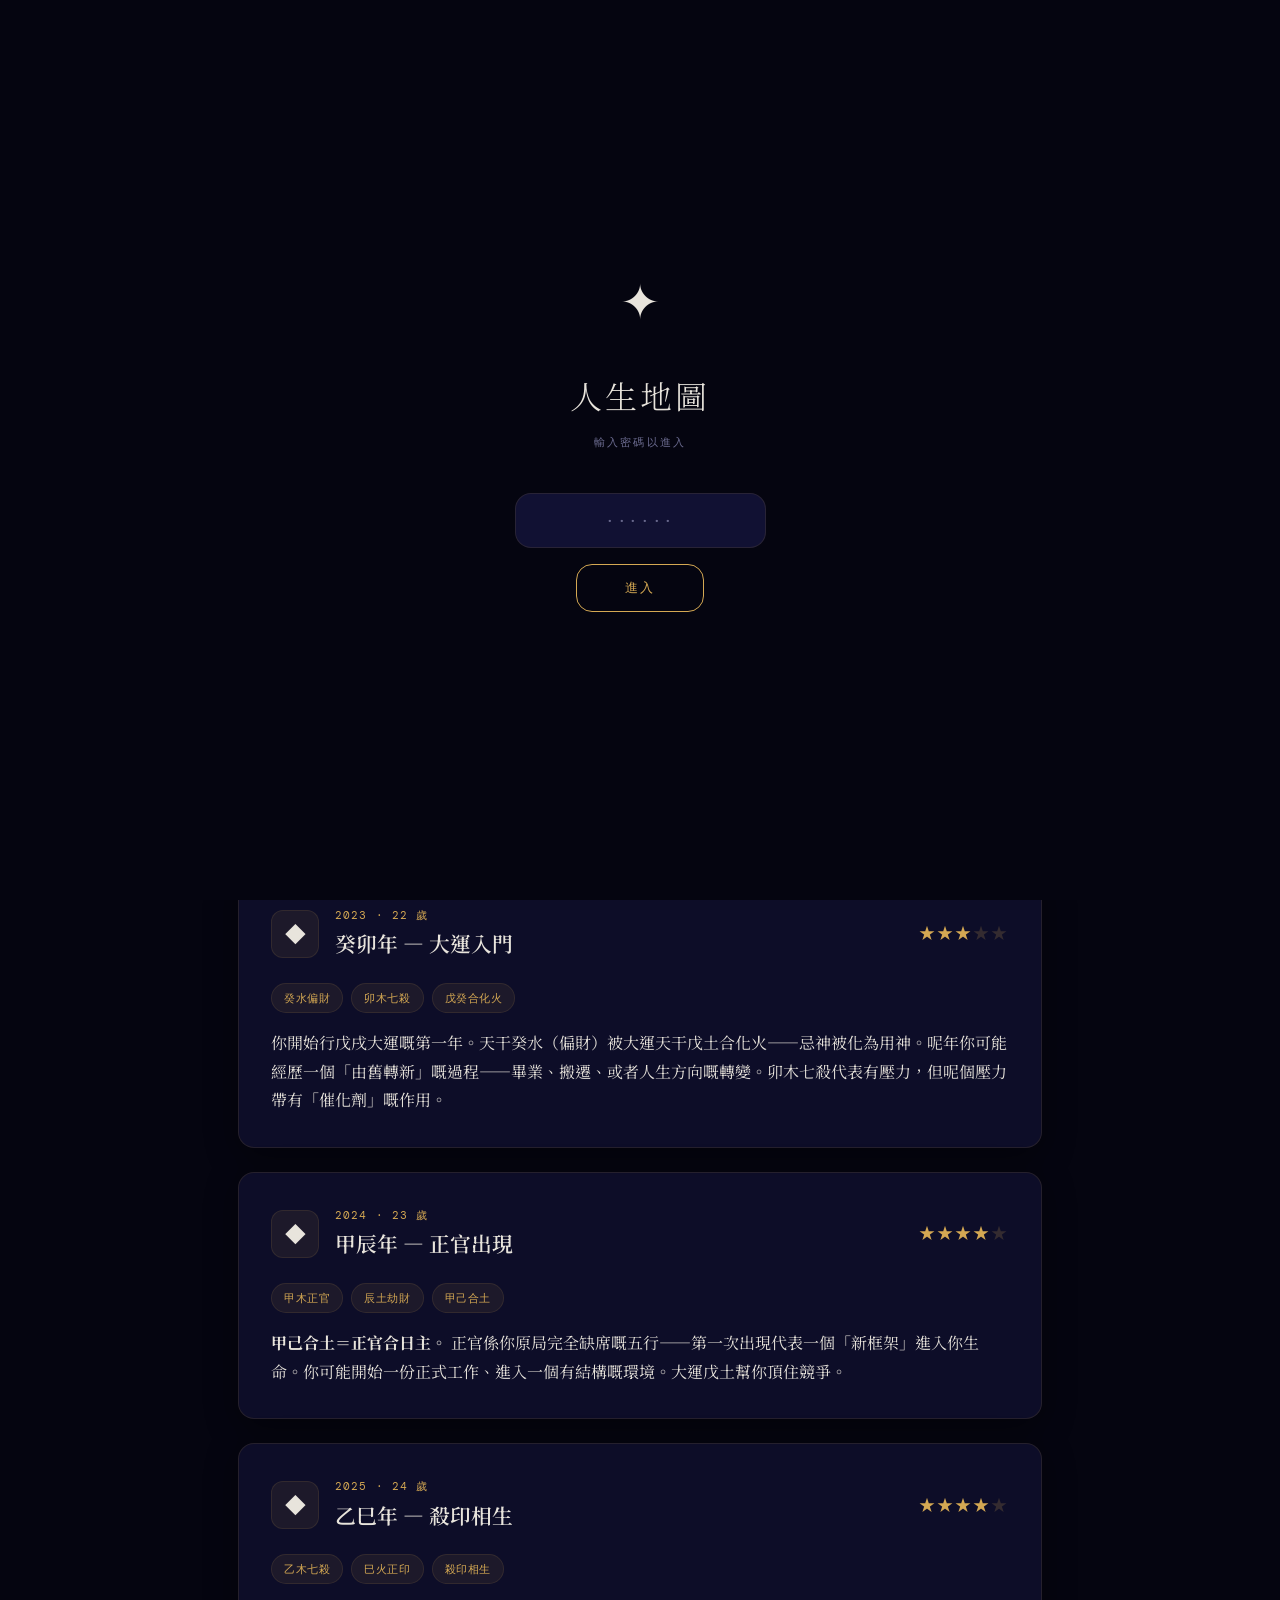
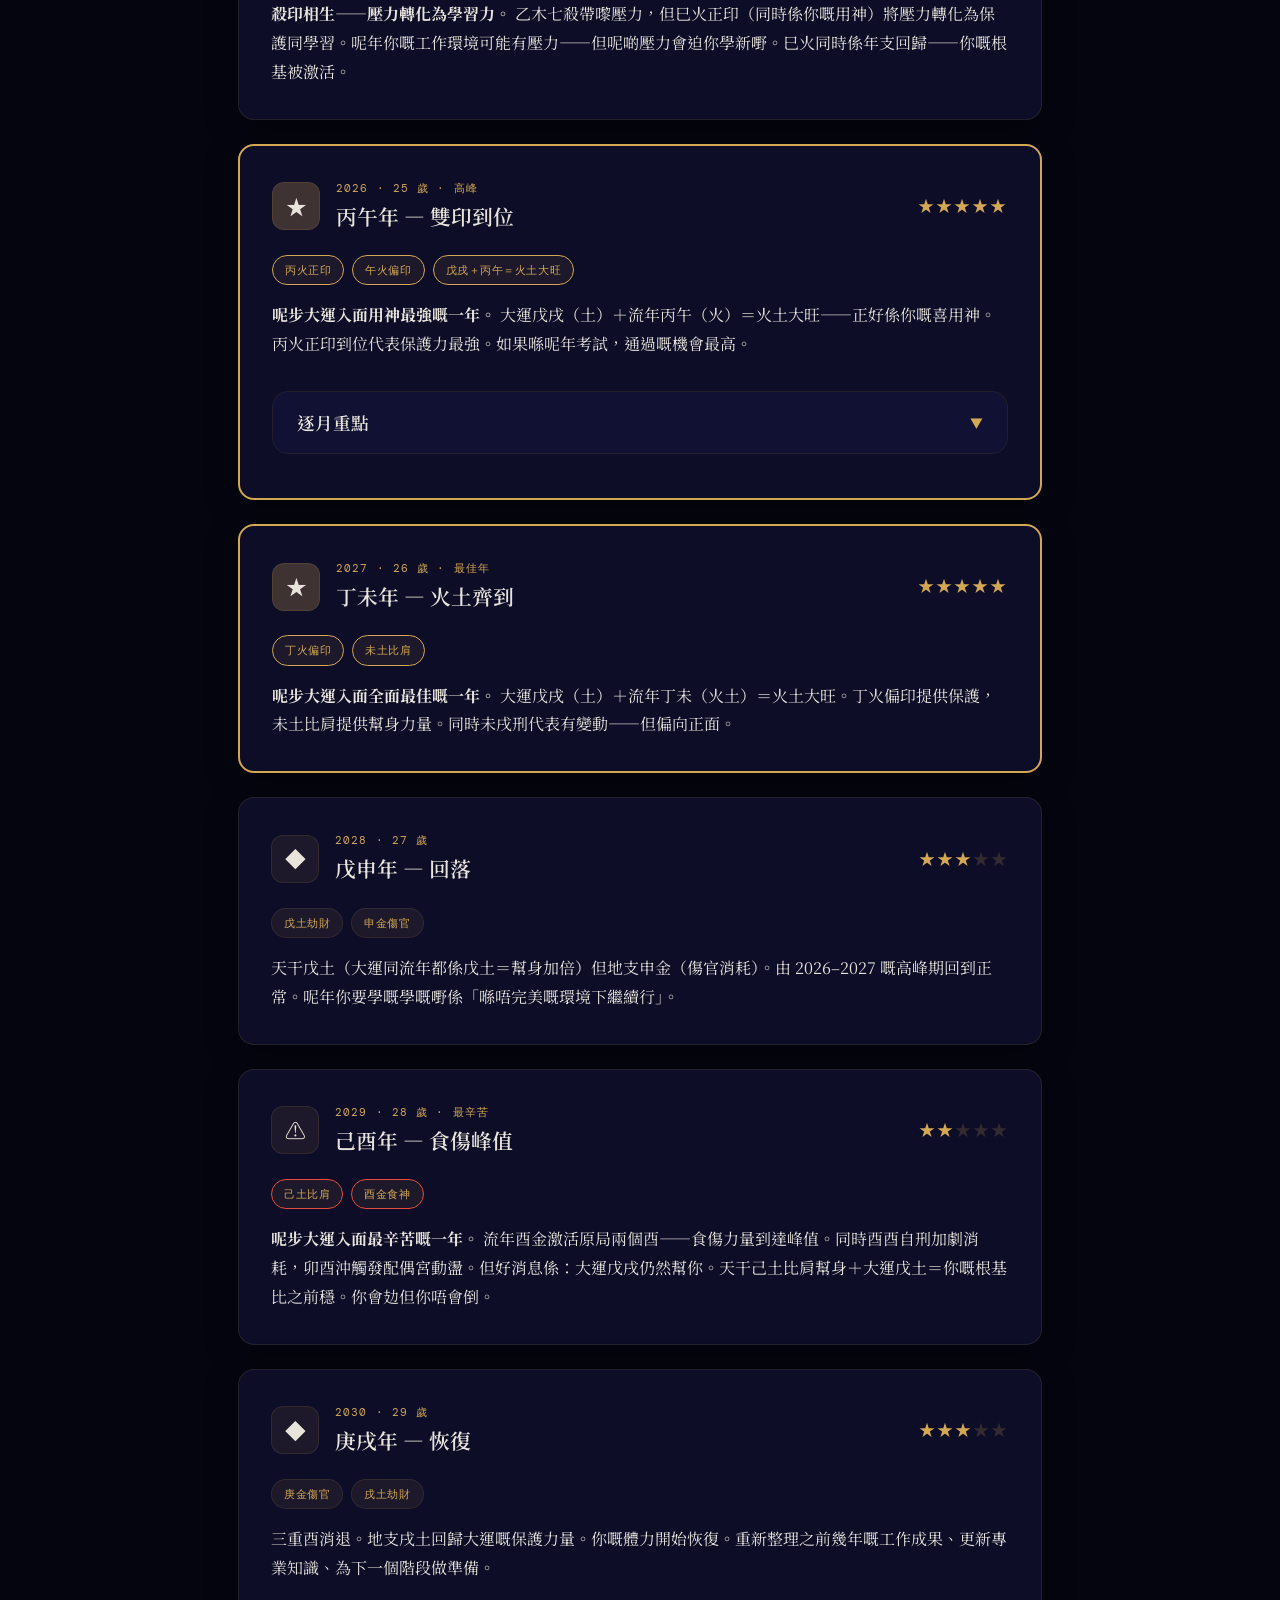
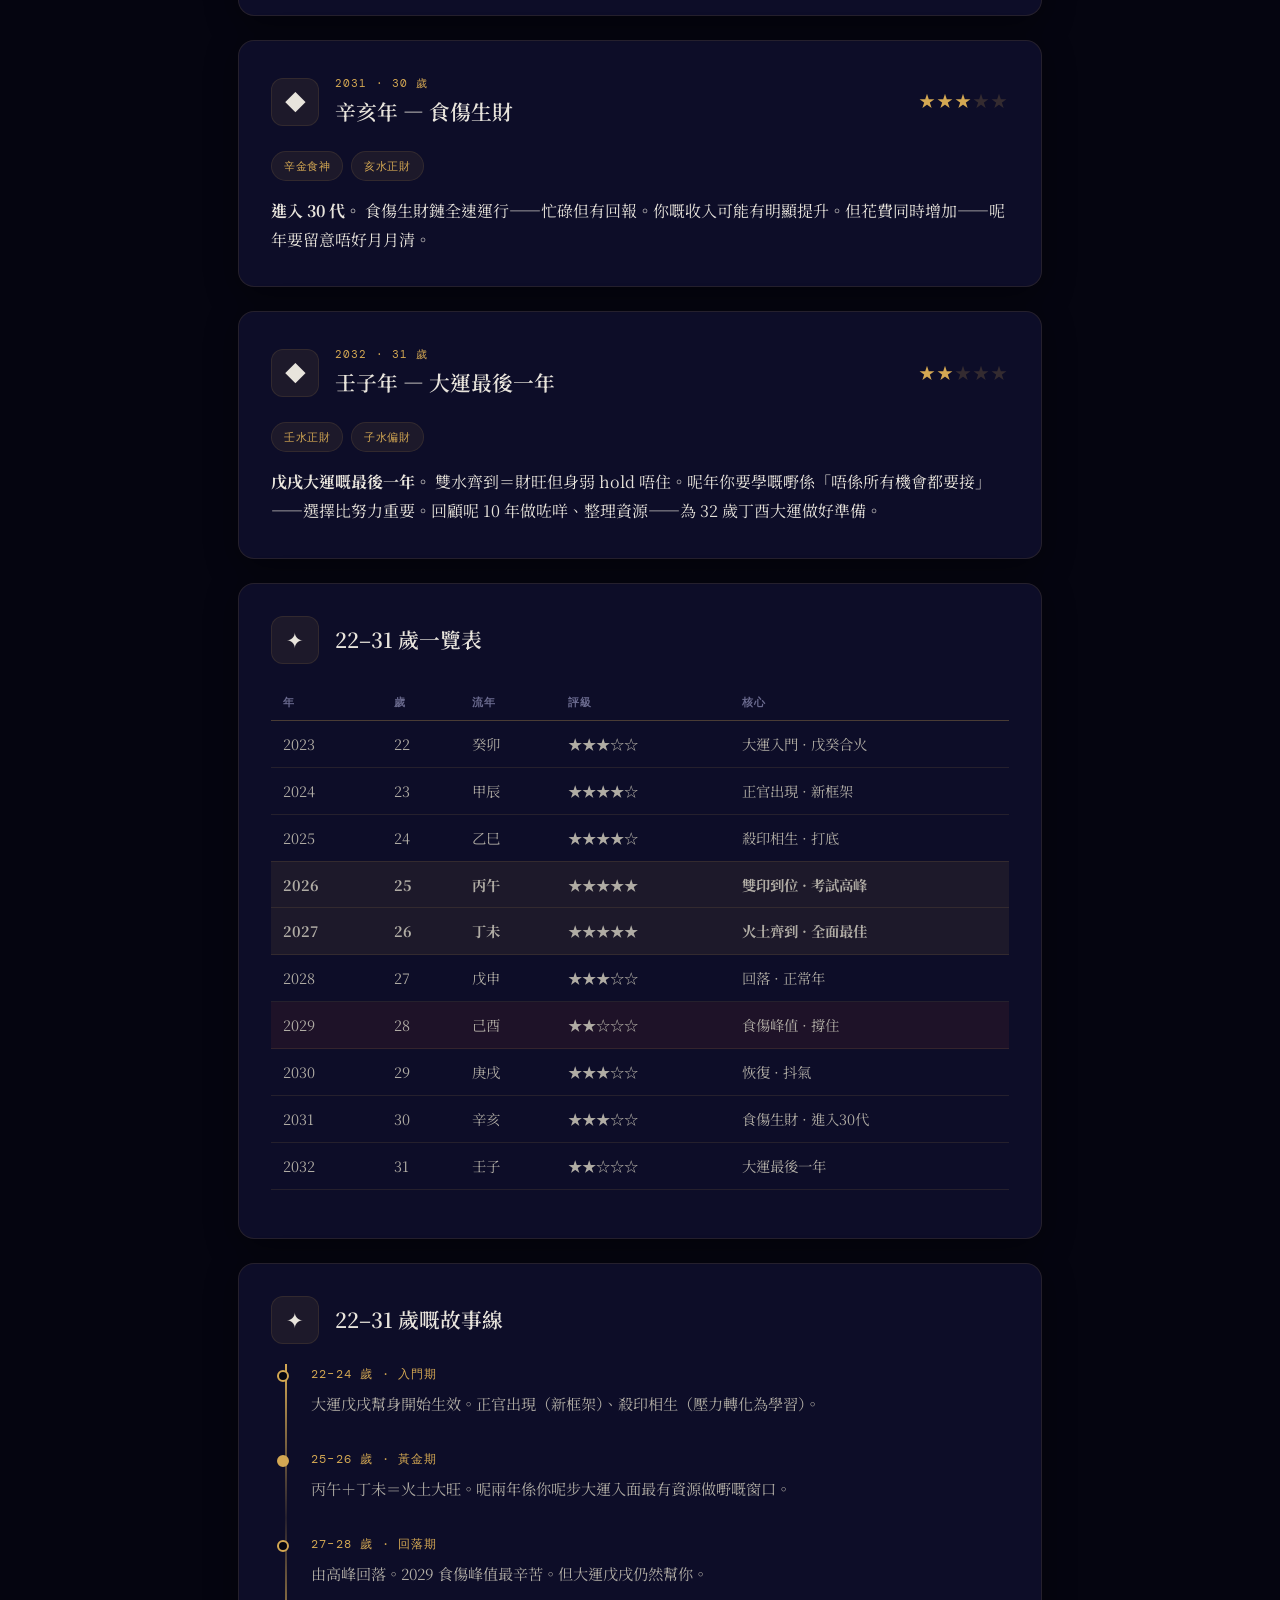
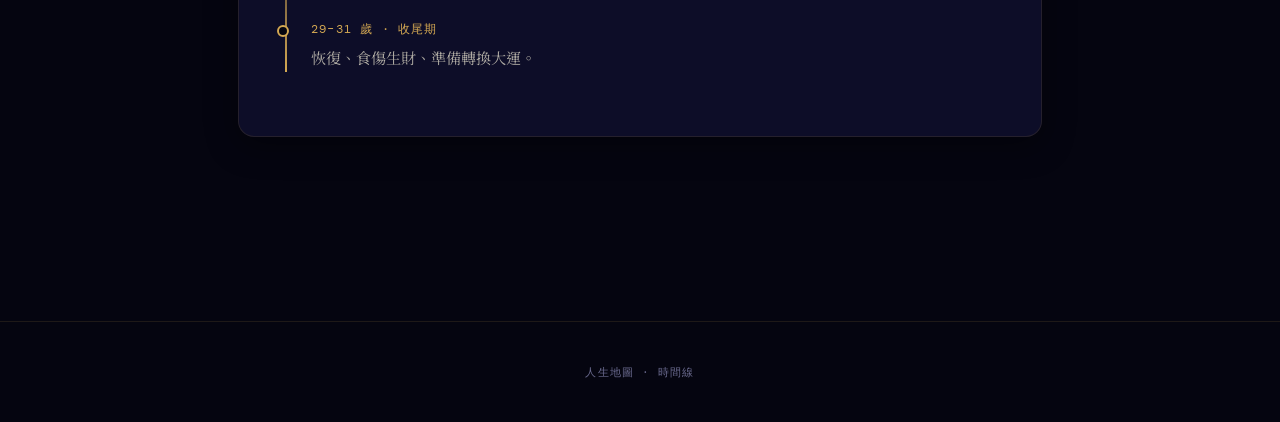
==== commit 1d3d9572: "Update timeline.html" ====
--- a/timeline.html
+++ b/timeline.html
@@ -30,7 +30,9 @@
     <ul class="nav-links"></ul>
     <div class="nav-controls">
       <button class="theme-toggle" id="themeToggle" title="切換深淺色">&#x2600;</button>
-      <button class="menu-toggle" id="menuToggle"><span></span><span></span><span></span></button>
+      <button class="menu-toggle" id="menuToggle">
+        <span></span><span></span><span></span>
+      </button>
     </div>
   </nav>
 
@@ -47,336 +49,409 @@
           <h1>你嘅時間線</h1>
         </div>
 
-        <!-- ============================================================ -->
-        <!-- VISUAL TIMELINE BAR -->
-        <!-- ============================================================ -->
-        <div class="card reveal" style="border-color:var(--accent); border-width:2px;">
-          <div class="card-header">
-            <div class="card-icon" style="background:var(--accent-glow);">&#x2726;</div>
-            <div><div class="card-title">你而家喺邊度</div></div>
-          </div>
-
-          <!-- Timeline Bar -->
-          <div style="position:relative; padding:32px 0 48px;">
-            <!-- Bar -->
-            <div style="height:6px; background:var(--border); border-radius:3px; position:relative;">
-              <div style="position:absolute; left:0; top:0; height:100%; width:33%; background:var(--accent); border-radius:3px;"></div>
-            </div>
-            <!-- Markers -->
-            <div style="display:flex; justify-content:space-between; margin-top:8px; font-size:0.7rem; color:var(--text-muted);">
-              <span>22歲 2023</span>
-              <span style="color:var(--accent); font-weight:600;">← 你喺度（25歲）</span>
-              <span>31歲 2032</span>
-            </div>
-          </div>
-
-          <!-- 4 System Tags -->
-          <div class="tag-row" style="margin-bottom:16px;">
-            <span class="tag" style="border-color:var(--accent);">八字大運：戊戌（全面幫身）</span>
-            <span class="tag" style="border-color:var(--accent);">法達：木＞太（保護＋自我激活）</span>
-          </div>
-          <div class="tag-row">
-            <span class="tag" style="border-color:var(--accent);">太陽弧：SA月亮合本命太陽 0°28'</span>
-            <span class="tag" style="border-color:var(--accent);">日返：7/12宮主飛8宮（深層轉化）</span>
-          </div>
+        <!-- Section Tabs -->
+        <div class="tabs reveal">
+          <button class="tab-btn active" data-tab="sec-decade">22–31 歲逐年</button>
+          <button class="tab-btn" data-tab="sec-18mo">18 個月預測</button>
+          <button class="tab-btn" data-tab="sec-overview">大運總覽</button>
         </div>
-
-        <!-- ============================================================ -->
-        <!-- COLLAPSIBLE: 4-SYSTEM DATA -->
-        <!-- ============================================================ -->
-        <div class="card reveal">
-          <div class="card-header">
-            <div class="card-icon">&#x25C8;</div>
-            <div><div class="card-title">四個系統交叉驗證</div></div>
-          </div>
-
-          <div class="expandable">
-            <button class="expandable-trigger">
-              <span>八字大運：戊戌（22–31歲）</span>
-              <span class="chevron">&#x25BC;</span>
-            </button>
-            <div class="expandable-content"><div class="expandable-inner">
+        <div class="tab-panels">
+
+          <!-- ==================== DECADE TAB ==================== -->
+          <div class="tab-panel active" data-panel="sec-decade">
+
+            <div class="section-title reveal">22–31 歲逐年拆解</div>
+            <div class="section-subtitle reveal">戊戌大運 · 2023–2032 · 天干地支都幫身</div>
+
+            <div class="card reveal" style="border-color:var(--accent); border-width:2px;">
+              <div class="card-header">
+                <div class="card-icon" style="background:var(--accent-glow);">&#x2726;</div>
+                <div><div class="card-title">呢步大運嘅底層邏輯</div></div>
+              </div>
+              <p><strong>你而家行緊嘅戊戌大運，天干戊土（劫財）＋地支戌土（燥土）兩個都幫你。</strong></p>
+              <p class="mt-32">同丁酉大運唔同——丁酉係天干保護但地支消耗，而戊戌係全面幫身。你嘅日主己土得呢步大運嘅保護，由孤立無援變成有人企喺你身邊。</p>
+              <p class="mt-32">但「幫身」唔等於「冇挑戰」——呢步大運入面仍然有火年同金年嘅交替，有高峰有低谷。</p>
+            </div>
+
+            <!-- 2023 -->
+            <div class="card reveal">
+              <div class="card-header">
+                <div class="card-icon">&#x25C6;</div>
+                <div>
+                  <div class="card-number">2023 · 22 歲</div>
+                  <div class="card-title">癸卯年 — 大運入門</div>
+                </div>
+                <div class="stars" style="margin-left:auto;">&#x2605;&#x2605;&#x2605;<span class="dim">&#x2605;&#x2605;</span></div>
+              </div>
+              <div class="tag-row">
+                <span class="tag">癸水偏財</span>
+                <span class="tag">卯木七殺</span>
+                <span class="tag">戊癸合化火</span>
+              </div>
+              <p>你開始行戊戌大運嘅第一年。天干癸水（偏財）被大運天干戊土合化火——忌神被化為用神。呢年你可能經歷一個「由舊轉新」嘅過程——畢業、搬遷、或者人生方向嘅轉變。卯木七殺代表有壓力，但呢個壓力帶有「催化劑」嘅作用。</p>
+            </div>
+
+            <!-- 2024 -->
+            <div class="card reveal">
+              <div class="card-header">
+                <div class="card-icon">&#x25C6;</div>
+                <div>
+                  <div class="card-number">2024 · 23 歲</div>
+                  <div class="card-title">甲辰年 — 正官出現</div>
+                </div>
+                <div class="stars" style="margin-left:auto;">&#x2605;&#x2605;&#x2605;&#x2605;<span class="dim">&#x2605;</span></div>
+              </div>
+              <div class="tag-row">
+                <span class="tag">甲木正官</span>
+                <span class="tag">辰土劫財</span>
+                <span class="tag">甲己合土</span>
+              </div>
+              <p><strong>甲己合土＝正官合日主。</strong> 正官係你原局完全缺席嘅五行——第一次出現代表一個「新框架」進入你生命。你可能開始一份正式工作、進入一個有結構嘅環境。大運戊土幫你頂住競爭。</p>
+            </div>
+
+            <!-- 2025 -->
+            <div class="card reveal">
+              <div class="card-header">
+                <div class="card-icon">&#x25C6;</div>
+                <div>
+                  <div class="card-number">2025 · 24 歲</div>
+                  <div class="card-title">乙巳年 — 殺印相生</div>
+                </div>
+                <div class="stars" style="margin-left:auto;">&#x2605;&#x2605;&#x2605;&#x2605;<span class="dim">&#x2605;</span></div>
+              </div>
+              <div class="tag-row">
+                <span class="tag">乙木七殺</span>
+                <span class="tag">巳火正印</span>
+                <span class="tag">殺印相生</span>
+              </div>
+              <p><strong>殺印相生——壓力轉化為學習力。</strong> 乙木七殺帶嚟壓力，但巳火正印（同時係你嘅用神）將壓力轉化為保護同學習。呢年你嘅工作環境可能有壓力——但呢啲壓力會迫你學新嘢。巳火同時係年支回歸——你嘅根基被激活。</p>
+            </div>
+
+            <!-- 2026 -->
+            <div class="card reveal" style="border-color:var(--accent); border-width:2px;">
+              <div class="card-header">
+                <div class="card-icon" style="background:var(--accent-glow);">&#x2605;</div>
+                <div>
+                  <div class="card-number">2026 · 25 歲 · 高峰</div>
+                  <div class="card-title">丙午年 — 雙印到位</div>
+                </div>
+                <div class="stars" style="margin-left:auto;">&#x2605;&#x2605;&#x2605;&#x2605;&#x2605;</div>
+              </div>
+              <div class="tag-row">
+                <span class="tag" style="border-color:var(--accent);">丙火正印</span>
+                <span class="tag" style="border-color:var(--accent);">午火偏印</span>
+                <span class="tag" style="border-color:var(--accent);">戊戌＋丙午＝火土大旺</span>
+              </div>
+              <p><strong>呢步大運入面用神最強嘅一年。</strong> 大運戊戌（土）＋流年丙午（火）＝火土大旺——正好係你嘅喜用神。丙火正印到位代表保護力最強。如果喺呢年考試，通過嘅機會最高。</p>
+              <div class="expandable mt-32">
+                <button class="expandable-trigger"><span>逐月重點</span><span class="chevron">&#x25BC;</span></button>
+                <div class="expandable-content">
+                  <div class="expandable-inner">
+                    <table class="data-table">
+                      <thead><tr><th>月份</th><th>流月</th><th>評級</th><th>重點</th></tr></thead>
+                      <tbody>
+                        <tr><td>5月</td><td>甲午</td><td>&#x2605;&#x2605;&#x2605;&#x2605;&#x2605;</td><td>溫書效率最高——甲己合土＋火氣最旺</td></tr>
+                        <tr><td>6月</td><td>乙未</td><td>&#x2605;&#x2605;&#x2605;&#x2605;&#x2606;</td><td>殺印相生＋未土幫身</td></tr>
+                        <tr><td>7月</td><td>丙申</td><td>&#x2605;&#x2605;&#x2605;&#x2606;&#x2606;</td><td>丙火正印但申金消耗——開始收</td></tr>
+                        <tr style="background:rgba(231,76,60,0.08);"><td><strong>8月</strong></td><td><strong>丁酉</strong></td><td>&#x2605;&#x2605;&#x2606;&#x2606;&#x2606;</td><td><strong>考試月——金旺消耗大但大運戊戌幫你頂</strong></td></tr>
+                        <tr style="background:var(--accent-dim);"><td><strong>9月</strong></td><td><strong>戊戌</strong></td><td>&#x2605;&#x2605;&#x2605;&#x2605;&#x2605;</td><td><strong>回血月——雙戊戌最強保護</strong></td></tr>
+                      </tbody>
+                    </table>
+                  </div>
+                </div>
+              </div>
+            </div>
+
+            <!-- 2027 -->
+            <div class="card reveal" style="border-color:var(--accent); border-width:2px;">
+              <div class="card-header">
+                <div class="card-icon" style="background:var(--accent-glow);">&#x2605;</div>
+                <div>
+                  <div class="card-number">2027 · 26 歲 · 最佳年</div>
+                  <div class="card-title">丁未年 — 火土齊到</div>
+                </div>
+                <div class="stars" style="margin-left:auto;">&#x2605;&#x2605;&#x2605;&#x2605;&#x2605;</div>
+              </div>
+              <div class="tag-row">
+                <span class="tag" style="border-color:var(--accent);">丁火偏印</span>
+                <span class="tag" style="border-color:var(--accent);">未土比肩</span>
+              </div>
+              <p><strong>呢步大運入面全面最佳嘅一年。</strong> 大運戊戌（土）＋流年丁未（火土）＝火土大旺。丁火偏印提供保護，未土比肩提供幫身力量。同時未戌刑代表有變動——但偏向正面。</p>
+            </div>
+
+            <!-- 2028 -->
+            <div class="card reveal">
+              <div class="card-header">
+                <div class="card-icon">&#x25C6;</div>
+                <div>
+                  <div class="card-number">2028 · 27 歲</div>
+                  <div class="card-title">戊申年 — 回落</div>
+                </div>
+                <div class="stars" style="margin-left:auto;">&#x2605;&#x2605;&#x2605;<span class="dim">&#x2605;&#x2605;</span></div>
+              </div>
+              <div class="tag-row">
+                <span class="tag">戊土劫財</span>
+                <span class="tag">申金傷官</span>
+              </div>
+              <p>天干戊土（大運同流年都係戊土＝幫身加倍）但地支申金（傷官消耗）。由 2026–2027 嘅高峰期回到正常。呢年你要學嘅學嘅嘢係「喺唔完美嘅環境下繼續行」。</p>
+            </div>
+
+            <!-- 2029 -->
+            <div class="card reveal">
+              <div class="card-header">
+                <div class="card-icon">&#x26A0;</div>
+                <div>
+                  <div class="card-number">2029 · 28 歲 · 最辛苦</div>
+                  <div class="card-title">己酉年 — 食傷峰值</div>
+                </div>
+                <div class="stars" style="margin-left:auto;">&#x2605;&#x2605;<span class="dim">&#x2605;&#x2605;&#x2605;</span></div>
+              </div>
+              <div class="tag-row">
+                <span class="tag" style="border-color:#e74c3c;">己土比肩</span>
+                <span class="tag" style="border-color:#e74c3c;">酉金食神</span>
+              </div>
+              <p><strong>呢步大運入面最辛苦嘅一年。</strong> 流年酉金激活原局兩個酉——食傷力量到達峰值。同時酉酉自刑加劇消耗，卯酉沖觸發配偶宮動盪。但好消息係：大運戊戌仍然幫你。天干己土比肩幫身＋大運戊土＝你嘅根基比之前穩。你會攰但你唔會倒。</p>
+            </div>
+
+            <!-- 2030 -->
+            <div class="card reveal">
+              <div class="card-header">
+                <div class="card-icon">&#x25C6;</div>
+                <div>
+                  <div class="card-number">2030 · 29 歲</div>
+                  <div class="card-title">庚戌年 — 恢復</div>
+                </div>
+                <div class="stars" style="margin-left:auto;">&#x2605;&#x2605;&#x2605;<span class="dim">&#x2605;&#x2605;</span></div>
+              </div>
+              <div class="tag-row">
+                <span class="tag">庚金傷官</span>
+                <span class="tag">戌土劫財</span>
+              </div>
+              <p>三重酉消退。地支戌土回歸大運嘅保護力量。你嘅體力開始恢復。重新整理之前幾年嘅工作成果、更新專業知識、為下一個階段做準備。</p>
+            </div>
+
+            <!-- 2031 -->
+            <div class="card reveal">
+              <div class="card-header">
+                <div class="card-icon">&#x25C6;</div>
+                <div>
+                  <div class="card-number">2031 · 30 歲</div>
+                  <div class="card-title">辛亥年 — 食傷生財</div>
+                </div>
+                <div class="stars" style="margin-left:auto;">&#x2605;&#x2605;&#x2605;<span class="dim">&#x2605;&#x2605;</span></div>
+              </div>
+              <div class="tag-row">
+                <span class="tag">辛金食神</span>
+                <span class="tag">亥水正財</span>
+              </div>
+              <p><strong>進入 30 代。</strong> 食傷生財鏈全速運行——忙碌但有回報。你嘅收入可能有明顯提升。但花費同時增加——呢年要留意唔好月月清。</p>
+            </div>
+
+            <!-- 2032 -->
+            <div class="card reveal">
+              <div class="card-header">
+                <div class="card-icon">&#x25C6;</div>
+                <div>
+                  <div class="card-number">2032 · 31 歲</div>
+                  <div class="card-title">壬子年 — 大運最後一年</div>
+                </div>
+                <div class="stars" style="margin-left:auto;">&#x2605;&#x2605;<span class="dim">&#x2605;&#x2605;&#x2605;</span></div>
+              </div>
+              <div class="tag-row">
+                <span class="tag">壬水正財</span>
+                <span class="tag">子水偏財</span>
+              </div>
+              <p><strong>戊戌大運嘅最後一年。</strong> 雙水齊到＝財旺但身弱 hold 唔住。呢年你要學嘅嘢係「唔係所有機會都要接」——選擇比努力重要。回顧呢 10 年做咗咩、整理資源——為 32 歲丁酉大運做好準備。</p>
+            </div>
+
+            <!-- Decade Summary -->
+            <div class="card reveal">
+              <div class="card-header">
+                <div class="card-icon">&#x2726;</div>
+                <div><div class="card-title">22–31 歲一覽表</div></div>
+              </div>
               <table class="data-table">
-                <thead><tr><th>項目</th><th>數據</th></tr></thead>
+                <thead><tr><th>年</th><th>歲</th><th>流年</th><th>評級</th><th>核心</th></tr></thead>
                 <tbody>
-                  <tr><td>大運</td><td><strong>戊戌</strong>（22–31歲 · 2023–2032）</td></tr>
-                  <tr><td>天干</td><td>戊土（劫財）——幫身</td></tr>
-                  <tr><td>地支</td><td>戌土（燥土）——幫身</td></tr>
-                  <tr><td>狀態</td><td>天干＋地支都幫你＝全面幫身</td></tr>
-                  <tr><td>下一大運</td><td>丁酉（32–41歲）＝偏印保護＋食神消耗</td></tr>
+                  <tr><td>2023</td><td>22</td><td>癸卯</td><td>&#x2605;&#x2605;&#x2605;&#x2606;&#x2606;</td><td>大運入門 · 戊癸合火</td></tr>
+                  <tr><td>2024</td><td>23</td><td>甲辰</td><td>&#x2605;&#x2605;&#x2605;&#x2605;&#x2606;</td><td>正官出現 · 新框架</td></tr>
+                  <tr><td>2025</td><td>24</td><td>乙巳</td><td>&#x2605;&#x2605;&#x2605;&#x2605;&#x2606;</td><td>殺印相生 · 打底</td></tr>
+                  <tr style="background:var(--accent-dim);"><td><strong>2026</strong></td><td><strong>25</strong></td><td><strong>丙午</strong></td><td>&#x2605;&#x2605;&#x2605;&#x2605;&#x2605;</td><td><strong>雙印到位 · 考試高峰</strong></td></tr>
+                  <tr style="background:var(--accent-dim);"><td><strong>2027</strong></td><td><strong>26</strong></td><td><strong>丁未</strong></td><td>&#x2605;&#x2605;&#x2605;&#x2605;&#x2605;</td><td><strong>火土齊到 · 全面最佳</strong></td></tr>
+                  <tr><td>2028</td><td>27</td><td>戊申</td><td>&#x2605;&#x2605;&#x2605;&#x2606;&#x2606;</td><td>回落 · 正常年</td></tr>
+                  <tr style="background:rgba(231,76,60,0.08);"><td>2029</td><td>28</td><td>己酉</td><td>&#x2605;&#x2605;&#x2606;&#x2606;&#x2606;</td><td>食傷峰值 · 撐住</td></tr>
+                  <tr><td>2030</td><td>29</td><td>庚戌</td><td>&#x2605;&#x2605;&#x2605;&#x2606;&#x2606;</td><td>恢復 · 抖氣</td></tr>
+                  <tr><td>2031</td><td>30</td><td>辛亥</td><td>&#x2605;&#x2605;&#x2605;&#x2606;&#x2606;</td><td>食傷生財 · 進入30代</td></tr>
+                  <tr><td>2032</td><td>31</td><td>壬子</td><td>&#x2605;&#x2605;&#x2606;&#x2606;&#x2606;</td><td>大運最後一年</td></tr>
                 </tbody>
               </table>
-            </div></div>
+            </div>
+
+            <!-- Story Arc -->
+            <div class="card reveal">
+              <div class="card-header">
+                <div class="card-icon">&#x2726;</div>
+                <div><div class="card-title">22–31 歲嘅故事線</div></div>
+              </div>
+              <div class="timeline">
+                <div class="timeline-item">
+                  <div class="timeline-dot"></div>
+                  <div class="timeline-year">22–24 歲 · 入門期</div>
+                  <div class="timeline-desc">大運戊戌幫身開始生效。正官出現（新框架）、殺印相生（壓力轉化為學習）。</div>
+                </div>
+                <div class="timeline-item" style="border-left-color:var(--accent);">
+                  <div class="timeline-dot" style="background:var(--accent); border-color:var(--accent);"></div>
+                  <div class="timeline-year" style="color:var(--accent);">25–26 歲 · 黃金期</div>
+                  <div class="timeline-desc">丙午＋丁未＝火土大旺。呢兩年係你呢步大運入面最有資源做嘢嘅窗口。</div>
+                </div>
+                <div class="timeline-item">
+                  <div class="timeline-dot"></div>
+                  <div class="timeline-year">27–28 歲 · 回落期</div>
+                  <div class="timeline-desc">由高峰回落。2029 食傷峰值最辛苦。但大運戊戌仍然幫你。</div>
+                </div>
+                <div class="timeline-item">
+                  <div class="timeline-dot"></div>
+                  <div class="timeline-year">29–31 歲 · 收尾期</div>
+                  <div class="timeline-desc">恢復、食傷生財、準備轉換大運。</div>
+                </div>
+              </div>
+            </div>
+
           </div>
 
-          <div class="expandable">
-            <button class="expandable-trigger">
-              <span>法達盤：木＞太（2025.6–2027.3）</span>
-              <span class="chevron">&#x25BC;</span>
-            </button>
-            <div class="expandable-content"><div class="expandable-inner">
+          <!-- ==================== 18-MONTH TAB ==================== -->
+          <div class="tab-panel" data-panel="sec-18mo">
+
+            <div class="section-title reveal">18 個月預測</div>
+            <div class="section-subtitle reveal">2026 年 5 月 → 2027 年 11 月</div>
+
+            <div class="card reveal">
+              <div class="card-header">
+                <div class="card-icon">&#x2726;</div>
+                <div><div class="card-title">底層結構</div></div>
+              </div>
+              <p>呢 18 個月行緊：<strong>戊戌大運</strong>（全面幫身）＋<strong>丙午→丁未流年</strong>（雙用神年）＋<strong>法達木>太</strong>（木星保護＋太陽自我激活）。</p>
+              <p class="mt-32">18 個月唔係直線——而係一個波浪。兩個高峰（2026年5–6月同2027年5–6月）同兩個低谷（2026年8月同12月、2027年8月同10–11月）。</p>
+              <p class="mt-32">好消息：大運戊戌一直幫你。就算流月唔好，大運都係你嘅保護網。</p>
+            </div>
+
+            <!-- Month by Month -->
+            <div class="card reveal">
+              <div class="card-header">
+                <div class="card-icon">&#x25C8;</div>
+                <div><div class="card-title">逐月一覽</div></div>
+              </div>
               <table class="data-table">
-                <thead><tr><th>項目</th><th>數據</th></tr></thead>
+                <thead><tr><th>月份</th><th>流月</th><th>評級</th><th>核心</th></tr></thead>
                 <tbody>
-                  <tr><td>大時主</td><td><strong>木星</strong>（2022–2034）——本命巨蟹 11 宮曜升 · 互溶月亮</td></tr>
-                  <tr><td>細限</td><td><strong>太陽</strong>（2025.6.17–2027.3.5）——本命摩羯 6 宮 · 被土星＋火星接納</td></tr>
-                  <tr><td>組合意義</td><td>木星保護＋太陽自我意識被激活。你嘅「我係邊個」喺木星嘅保護下被重新定義</td></tr>
-                  <tr><td>下一個細限</td><td>木＞金（2027.3–2028.11）＝價值觀同愛嘅議題浮現</td></tr>
+                  <tr><td>2026/5</td><td>甲午</td><td>&#x2605;&#x2605;&#x2605;&#x2605;&#x2605;</td><td>溫書效率最高</td></tr>
+                  <tr><td>2026/6</td><td>乙未</td><td>&#x2605;&#x2605;&#x2605;&#x2605;&#x2606;</td><td>殺印相生＋未土幫身</td></tr>
+                  <tr><td>2026/7</td><td>丙申</td><td>&#x2605;&#x2605;&#x2605;&#x2606;&#x2606;</td><td>開始收</td></tr>
+                  <tr style="background:rgba(231,76,60,0.08);"><td><strong>2026/8</strong></td><td><strong>丁酉</strong></td><td>&#x2605;&#x2605;&#x2606;&#x2606;&#x2606;</td><td><strong>考試月——大運戊戌幫你頂</strong></td></tr>
+                  <tr style="background:var(--accent-dim);"><td><strong>2026/9</strong></td><td><strong>戊戌</strong></td><td>&#x2605;&#x2605;&#x2605;&#x2605;&#x2605;</td><td><strong>回血——雙戊戌最強保護</strong></td></tr>
+                  <tr><td>2026/10</td><td>己亥</td><td>&#x2605;&#x2605;&#x2605;&#x2606;&#x2606;</td><td>處理屋企嘅事</td></tr>
+                  <tr><td>2026/11</td><td>庚子前</td><td>&#x2605;&#x2605;&#x2605;&#x2606;&#x2606;</td><td>旅行安排上半月</td></tr>
+                  <tr style="background:rgba(231,76,60,0.08);"><td>2026/12</td><td>庚子</td><td>&#x2605;&#x2606;&#x2606;&#x2606;&#x2606;</td><td>年尾最差——金水齊到</td></tr>
+                  <tr><td>2027/1</td><td>壬寅</td><td>&#x2605;&#x2605;&#x2605;&#x2606;&#x2606;</td><td>接受內在變化</td></tr>
+                  <tr><td>2027/2</td><td>癸卯</td><td>&#x2605;&#x2605;&#x2606;&#x2606;&#x2606;</td><td>情緒波動——由佢</td></tr>
+                  <tr><td>2027/3</td><td>甲辰</td><td>&#x2605;&#x2605;&#x2605;&#x2605;&#x2606;</td><td>新機會出現</td></tr>
+                  <tr><td>2027/4</td><td>乙巳</td><td>&#x2605;&#x2605;&#x2605;&#x2605;&#x2606;</td><td>人脈回歸</td></tr>
+                  <tr style="background:var(--accent-dim);"><td><strong>2027/5</strong></td><td><strong>丙午</strong></td><td>&#x2605;&#x2605;&#x2605;&#x2605;&#x2605;</td><td><strong>火氣再現——開始新目標</strong></td></tr>
+                  <tr style="background:var(--accent-dim);"><td><strong>2027/6</strong></td><td><strong>丁未</strong></td><td>&#x2605;&#x2605;&#x2605;&#x2605;&#x2605;</td><td><strong>18月之冠——做任何重大決定</strong></td></tr>
+                  <tr><td>2027/7</td><td>戊申</td><td>&#x2605;&#x2605;&#x2606;&#x2606;&#x2606;</td><td>接受回落</td></tr>
+                  <tr style="background:rgba(231,76,60,0.08);"><td><strong>2027/8</strong></td><td><strong>己酉</strong></td><td>&#x2605;&#x2606;&#x2606;&#x2606;&#x2606;</td><td><strong>三重酉再現——你上次捱過咗</strong></td></tr>
+                  <tr><td>2027/9</td><td>庚戌</td><td>&#x2605;&#x2605;&#x2605;&#x2606;&#x2606;</td><td>恢復</td></tr>
+                  <tr><td>2027/10-11</td><td>辛亥/壬子</td><td>&#x2605;&#x2606;&#x2606;&#x2606;&#x2606;</td><td>收爐——保護力減弱係暫時</td></tr>
                 </tbody>
               </table>
-            </div></div>
+            </div>
+
+            <div class="card reveal" style="border-color:var(--accent); border-width:2px;">
+              <div class="card-header">
+                <div class="card-icon" style="background:var(--accent-glow);">&#x2726;</div>
+                <div><div class="card-title">18 個月你要記住嘅三件事</div></div>
+              </div>
+              <p><strong>第一：2026–2027 係你呢步大運入面最好嘅兩年。</strong> 丙午＋丁未流年＋戊戌大運＋法達木>太＝火土大旺＋木星保護＋太陽自我激活。</p>
+              <p class="mt-32"><strong>第二：大運戊戌一直保護緊你。</strong> 就算流月唔好（8月丁酉、12月庚子），大運嘅戊戌土仍然幫你頂住。</p>
+              <p class="mt-32"><strong>第三：你嘅事業時間表仍然係慢上坡。</strong> 呢 18 個月係播種期嘅一部分。你做嘅每一件事都係為咗 32 歲之後嘅丁酉大運做準備。</p>
+            </div>
+
           </div>
 
-          <div class="expandable">
-            <button class="expandable-trigger">
-              <span>太陽弧：SA月亮合本命太陽（0°28'）</span>
-              <span class="chevron">&#x25BC;</span>
-            </button>
-            <div class="expandable-content"><div class="expandable-inner">
+          <!-- ==================== OVERVIEW TAB ==================== -->
+          <div class="tab-panel" data-panel="sec-overview">
+
+            <div class="section-title reveal">大運總覽</div>
+            <div class="section-subtitle reveal">你嘅一生事業節奏</div>
+
+            <div class="card reveal">
+              <div class="card-header">
+                <div class="card-icon">&#x231B;</div>
+                <div><div class="card-title">大運排列</div></div>
+              </div>
               <table class="data-table">
-                <thead><tr><th>項目</th><th>數據</th></tr></thead>
+                <thead><tr><th>大運</th><th>歲數</th><th>天干</th><th>地支</th><th>狀態</th></tr></thead>
                 <tbody>
-                  <tr><td>推運</td><td><strong>SA月亮</strong>（摩羯 ~21°）</td></tr>
-                  <tr><td>合相</td><td><strong>本命太陽</strong>（摩羯 21°4'）</td></tr>
-                  <tr><td>容許度</td><td><strong>~0°28'</strong>（極 tight）</td></tr>
-                  <tr><td>意義</td><td>你嘅「情感需求」同「自我意識」開始對齊。呢個過程你自己未必感受到——但你會慢慢覺得「我知自己要咩」</td></tr>
-                  <tr><td>同時發生</td><td>SA月亮同時合本命金星（~1°）——情感同價值觀對話</td></tr>
+                  <tr style="background:var(--accent-dim);"><td><strong>而家</strong></td><td><strong>22–31</strong></td><td><strong>戊（劫財）</strong></td><td><strong>戌（燥土）</strong></td><td><strong>全面幫身</strong></td></tr>
+                  <tr><td>下一運</td><td>32–41</td><td>丁（偏印）</td><td>酉（食神）</td><td>有保護但有消耗</td></tr>
+                  <tr><td>第三運</td><td>42–51</td><td>丙（正印）</td><td>申（傷官）</td><td>正印到位——事業上升</td></tr>
+                  <tr><td>第四運</td><td>52–61</td><td>乙（七殺）</td><td>未（比肩）</td><td>殺印相生——穩固</td></tr>
+                  <tr><td>第五運</td><td>62–71</td><td>甲（正官）</td><td>午（偏印）</td><td>金神成器——巔峰</td></tr>
                 </tbody>
               </table>
-            </div></div>
+            </div>
+
+            <div class="card reveal">
+              <div class="card-header">
+                <div class="card-icon">&#x2726;</div>
+                <div><div class="card-title">事業曲線</div></div>
+              </div>
+              <div class="timeline">
+                <div class="timeline-item">
+                  <div class="timeline-dot"></div>
+                  <div class="timeline-year">而家 · 20 出頭</div>
+                  <div class="timeline-title">播種期</div>
+                  <div class="timeline-desc">大運戊戌全面幫身——你嘅根基比之前任何時候都穩。6宮主飛10宮代表每日工作建構事業。</div>
+                </div>
+                <div class="timeline-item">
+                  <div class="timeline-dot"></div>
+                  <div class="timeline-year">32 歲後 · 丁酉大運</div>
+                  <div class="timeline-title">消耗期</div>
+                  <div class="timeline-desc">天干偏印保護但地支食神消耗。由全面幫身變為有保護有消耗。</div>
+                </div>
+                <div class="timeline-item">
+                  <div class="timeline-dot"></div>
+                  <div class="timeline-year">42 歲後 · 丙申大運</div>
+                  <div class="timeline-title">曙光期</div>
+                  <div class="timeline-desc">正印到位——保護力最強嘅大運。專業認證帶嚟收入升級。</div>
+                </div>
+                <div class="timeline-item">
+                  <div class="timeline-dot"></div>
+                  <div class="timeline-year">52 歲後 · 乙未大運</div>
+                  <div class="timeline-title">穩固期</div>
+                  <div class="timeline-desc">殺印相生＋未土幫身。事業穩固。斗宿嘅逆轉開始明顯。</div>
+                </div>
+                <div class="timeline-item">
+                  <div class="timeline-dot" style="background:var(--accent); border-color:var(--accent);"></div>
+                  <div class="timeline-year" style="color:var(--accent);">62 歲後 · 甲午大運</div>
+                  <div class="timeline-title">巔峰期</div>
+                  <div class="timeline-desc">金神被火鍛造成器。白蠟金成真金。斗宿逆轉完成。</div>
+                </div>
+              </div>
+            </div>
+
           </div>
 
-          <div class="expandable">
-            <button class="expandable-trigger">
-              <span>2026 日返盤：8 宮超重</span>
-              <span class="chevron">&#x25BC;</span>
-            </button>
-            <div class="expandable-content"><div class="expandable-inner">
-              <table class="data-table">
-                <thead><tr><th>項目</th><th>數據</th></tr></thead>
-                <tbody>
-                  <tr><td>日返 ASC</td><td>雙子 14°6'</td></tr>
-                  <tr><td>日返太陽</td><td>摩羯 21°4'（8 宮）</td></tr>
-                  <tr><td>8 宮行星</td><td>太陽、水星、金星、火星、冥王星（5 顆）</td></tr>
-                  <tr><td>飛入 8 宮</td><td>1、3、4、5、6、11、12 宮主（7/12 宮主）</td></tr>
-                  <tr><td>核心相位</td><td>太陽合金星合火星（三重合相）→ 對分木星巨蟹 2 宮</td></tr>
-                  <tr><td>意義</td><td>2026 年係深層轉化年。唔係表面嘅改變——而係底層結構嘅重組。8 宮＝死亡與重生、深層資源、共享財務</td></tr>
-                </tbody>
-              </table>
-            </div></div>
-          </div>
-
-          <!-- Cross Validation Summary -->
-          <div style="margin-top:24px; padding:20px; background:var(--accent-dim); border-radius:8px;">
-            <p style="font-size:0.95rem;"><strong>四個系統全部指向同一個主題：</strong></p>
-            <p class="mt-32" style="font-size:0.95rem;">八字話你而家全面幫身（戊戌）。法達話你喺木星保護下太陽被激活（木＞太）。太陽弧話你嘅情感同自我開始對齊（SA月亮合本命太陽）。日返話你今年做緊深層轉化（8宮超重）。</p>
-            <p class="mt-32" style="font-size:0.95rem;"><strong>呢個唔係巧合——呢個係四個唔同嘅系統同時講緊同一樣嘢。</strong></p>
-          </div>
         </div>
 
-        <!-- ============================================================ -->
-        <!-- SECTION 1: MONTHS (18 個月) -->
-        <!-- ============================================================ -->
-        <div class="section-title reveal mt-32">逐月</div>
-        <div class="section-subtitle reveal">2026 年 5 月 → 2027 年 11 月</div>
-
-        <div class="card reveal">
-          <div class="card-header">
-            <div class="card-icon">&#x2726;</div>
-            <div><div class="card-title">18 個月嘅底層結構</div></div>
-          </div>
-          <p>呢 18 個月嘅能量組合：</p>
-          <div class="tag-row" style="margin:16px 0;">
-            <span class="tag">八字：戊戌大運（全面幫身）</span>
-            <span class="tag">法達：木＞太→木＞金（2027.3 轉換）</span>
-          </div>
-          <div class="tag-row" style="margin-bottom:16px;">
-            <span class="tag">流年：丙午（2026）→ 丁未（2027）</span>
-            <span class="tag">日返：8 宮超重（深層轉化）</span>
-          </div>
-          <p>18 個月唔係一條直線——而係一個<strong>「波浪」</strong>。有兩個高峰（2026 年 5–6 月同 2027 年 5–6 月）同兩個低谷（2026 年 8 月同 12 月、2027 年 8 月同 10–11 月）。</p>
-          <p class="mt-32">好消息係：大運戊戌＋法達木星兩個保護網一直喺度。就算流月唔好，你都有嘢撐住。</p>
-        </div>
-
-        <!-- Phase Overview -->
-        <div class="card reveal">
-          <div class="card-header">
-            <div class="card-icon">&#x25B6;</div>
-            <div><div class="card-title">四段弧線</div></div>
-          </div>
-
-          <div class="expandable">
-            <button class="expandable-trigger"><span>&#x25B6; 第一段：2026 年 5–9 月 · 考試週期</span><span class="chevron">&#x25BC;</span></button>
-            <div class="expandable-content"><div class="expandable-inner">
-              <p><strong>核心主題：</strong>備考 → 考試 → 恢復</p>
-              <p class="mt-32"><strong>能量走勢：</strong>▲▲▲▲▲ → ▲▲▲▲ → ▲▲▲ → ▲▲ → ▲▲▲▲▲</p>
-              <p class="mt-32"><strong>四系統疊加：</strong>八字丙午年火土大旺＋法達木＞太（太陽細限激活自我）＋日返 8 宮（深層轉化）＋SA 月亮合太陽（自我整合）。呢段時間你嘅「我」同「我嘅能力」會有一次深層嘅確認。</p>
-              <p class="mt-32"><strong>關鍵：</strong>7 月之前完成大部分溫書。8 月金旺消耗大——但大運戊戌＋法達木星雙重保護幫你頂住。</p>
-            </div></div>
-          </div>
-
-          <div class="expandable">
-            <button class="expandable-trigger"><span>&#x25B6; 第二段：2026 年 10 月 – 2027 年 2 月 · 冬季</span><span class="chevron">&#x25BC;</span></button>
-            <div class="expandable-content"><div class="expandable-inner">
-              <p><strong>核心主題：</strong>內在轉變＋冬季消耗</p>
-              <p class="mt-32">呢段係 18 個月入面最「暗」嘅一段——但暗嘅同時 SA 月亮合本命太陽喺深層發生緊。就好似一棵樹喺冬天落晒葉——睇落好似死咗，但根部正正喺冬天紮得最深。</p>
-              <p class="mt-32"><strong>法達盤注意：</strong>2027 年 3 月 5 日木＞太轉木＞金——你嘅焦點會由「自我」轉向「價值同愛」。呢個轉換會喺冬季尾段開始醞釀。</p>
-            </div></div>
-          </div>
-
-          <div class="expandable">
-            <button class="expandable-trigger"><span>&#x25B6; 第三段：2027 年 3–6 月 · 18 月之冠</span><span class="chevron">&#x25BC;</span></button>
-            <div class="expandable-content"><div class="expandable-inner">
-              <p><strong>核心主題：</strong>新機會 → 人脈回歸 → 火土最強</p>
-              <p class="mt-32">18 個月入面最「光」嘅一段。法達由木＞太轉入木＞金——你嘅焦點由內在轉向外在。</p>
-              <p class="mt-32"><strong>重要日期：</strong>2027 年 3 月 5 日法達轉換。到嗰陣你已經完成咗「自我整合」（木＞太）嘅功課，準備進入「價值同愛」（木＞金）嘅新階段。</p>
-            </div></div>
-          </div>
-
-          <div class="expandable">
-            <button class="expandable-trigger"><span>&#x25B6; 第四段：2027 年 7–11 月 · 收爐</span><span class="chevron">&#x25BC;</span></button>
-            <div class="expandable-content"><div class="expandable-inner">
-              <p><strong>核心主題：</strong>回落 → 三重酉（8月己酉）→ 恢復</p>
-              <p class="mt-32">7–8 月回落唔代表前功盡廢。前面 3–6 月建立嘅嘢唔會消失——佢哋只係「暫停」。法達木＞金代表呢段時間你嘅價值觀同人際關係會有新嘅發展。</p>
-            </div></div>
-          </div>
-        </div>
-
-        <!-- Month by Month -->
-        <div class="card reveal">
-          <div class="card-header">
-            <div class="card-icon">&#x25C8;</div>
-            <div><div class="card-title">逐月一覽</div></div>
-          </div>
-          <table class="data-table">
-            <thead><tr><th>月份</th><th>流月</th><th>評級</th><th>核心</th></tr></thead>
-            <tbody>
-              <tr><td>2026/5</td><td>甲午</td><td><span class="stars">&#x2605;&#x2605;&#x2605;&#x2605;&#x2605;</span></td><td>溫書效率最高——甲己合土＋火氣最旺</td></tr>
-              <tr><td>2026/6</td><td>乙未</td><td><span class="stars">&#x2605;&#x2605;&#x2605;&#x2605;<span class="dim">&#x2605;</span></span></td><td>殺印相生＋未土幫身</td></tr>
-              <tr><td>2026/7</td><td>丙申</td><td><span class="stars">&#x2605;&#x2605;&#x2605;<span class="dim">&#x2605;&#x2605;</span></span></td><td>開始「收」——丙火保護但申金消耗</td></tr>
-              <tr style="background:rgba(231,76,60,0.08);"><td><strong>2026/8</strong></td><td><strong>丁酉</strong></td><td><span class="stars">&#x2605;&#x2605;<span class="dim">&#x2605;&#x2605;&#x2605;</span></span></td><td><strong>考試月——大運戊戌＋法達木星雙重保護</strong></td></tr>
-              <tr style="background:var(--accent-dim);"><td><strong>2026/9</strong></td><td><strong>戊戌</strong></td><td><span class="stars">&#x2605;&#x2605;&#x2605;&#x2605;&#x2605;</span></td><td><strong>回血——大運流月雙戊戌最強保護</strong></td></tr>
-              <tr><td>2026/10</td><td>己亥</td><td><span class="stars">&#x2605;&#x2605;&#x2605;<span class="dim">&#x2605;&#x2605;</span></span></td><td>己土幫身但亥水消耗</td></tr>
-              <tr><td>2026/11</td><td>庚子前</td><td><span class="stars">&#x2605;&#x2605;&#x2605;<span class="dim">&#x2605;&#x2605;</span></span></td><td>旅行安排上半月</td></tr>
-              <tr style="background:rgba(231,76,60,0.08);"><td>2026/12</td><td>庚子</td><td><span class="stars">&#x2605;<span class="dim">&#x2605;&#x2605;&#x2605;&#x2605;</span></span></td><td>年尾最差——金水齊到但大運仍然撐住</td></tr>
-              <tr><td>2027/1</td><td>壬寅</td><td><span class="stars">&#x2605;&#x2605;&#x2605;<span class="dim">&#x2605;&#x2605;</span></span></td><td>接受內在變化</td></tr>
-              <tr><td>2027/2</td><td>癸卯</td><td><span class="stars">&#x2605;&#x2605;<span class="dim">&#x2605;&#x2605;&#x2605;</span></span></td><td>情緒波動——木＞太最後一個月</td></tr>
-              <tr style="background:var(--accent-dim);"><td><strong>2027/3</strong></td><td><strong>甲辰</strong></td><td><span class="stars">&#x2605;&#x2605;&#x2605;&#x2605;<span class="dim">&#x2605;</span></span></td><td><strong>法達轉換月（木＞太→木＞金）＋甲己合土</strong></td></tr>
-              <tr><td>2027/4</td><td>乙巳</td><td><span class="stars">&#x2605;&#x2605;&#x2605;&#x2605;<span class="dim">&#x2605;</span></span></td><td>殺印相生＋人脈回歸</td></tr>
-              <tr style="background:var(--accent-dim);"><td><strong>2027/5</strong></td><td><strong>丙午</strong></td><td><span class="stars">&#x2605;&#x2605;&#x2605;&#x2605;&#x2605;</span></td><td><strong>火氣再現——開始新目標</strong></td></tr>
-              <tr style="background:var(--accent-dim);"><td><strong>2027/6</strong></td><td><strong>丁未</strong></td><td><span class="stars">&#x2605;&#x2605;&#x2605;&#x2605;&#x2605;</span></td><td><strong>18 月之冠——做任何重大決定</strong></td></tr>
-              <tr><td>2027/7</td><td>戊申</td><td><span class="stars">&#x2605;&#x2605;<span class="dim">&#x2605;&#x2605;&#x2605;</span></span></td><td>接受回落</td></tr>
-              <tr style="background:rgba(231,76,60,0.08);"><td><strong>2027/8</strong></td><td><strong>己酉</strong></td><td><span class="stars">&#x2605;<span class="dim">&#x2605;&#x2605;&#x2605;&#x2605;</span></span></td><td><strong>三重酉再現——你上次捱過咗</strong></td></tr>
-              <tr><td>2027/9</td><td>庚戌</td><td><span class="stars">&#x2605;&#x2605;&#x2605;<span class="dim">&#x2605;&#x2605;</span></span></td><td>恢復——戌土回歸大運保護</td></tr>
-              <tr><td>2027/10–11</td><td>辛亥/壬子</td><td><span class="stars">&#x2605;<span class="dim">&#x2605;&#x2605;&#x2605;&#x2605;</span></span></td><td>收爐——保護力減弱係暫時</td></tr>
-            </tbody>
-          </table>
-        </div>
-
-        <!-- 18 Months Key Message -->
-        <div class="card reveal" style="border-color:var(--accent); border-width:2px;">
-          <div class="card-header">
-            <div class="card-icon" style="background:var(--accent-glow);">&#x2726;</div>
-            <div><div class="card-title">18 個月你要記住嘅三件事</div></div>
-          </div>
-          <p><strong>第一：2026–2027 係你呢步大運入面最好嘅兩年。</strong> 丙午＋丁未流年＋戊戌大運＋法達木星大時主＝四重保護。呢 18 個月係你最有資源做嘢嘅窗口。</p>
-          <p class="mt-32"><strong>第二：2027 年 3 月法達轉換係一個重要節點。</strong> 由木＞太（自我激活）轉入木＞金（價值同愛）。你嘅焦點會由「我係邊個」轉向「我想要咩」。呢個轉換你未必即刻感受到——但回望嘅時候你會見到呢個分水嶺。</p>
-          <p class="mt-32"><strong>第三：你嘅消耗係結構性嘅——但你嘅保護都係結構性嘅。</strong> 食傷 5 次＋6 宮超重＝持續消耗。但戊戌大運＋法達木星＋日返 8 宮（深層轉化而非消耗）＝持續保護。你唔會攰到冇——你只會攰到一個程度然後有嘢幫你返轉頭。</p>
-        </div>
-
-        <!-- ============================================================ -->
-        <!-- SECTION 2: YEARS (22–31) -->
-        <!-- ============================================================ -->
-        <div class="section-title reveal mt-32">逐年</div>
-        <div class="section-subtitle reveal">22–31 歲 · 戊戌大運 · 2023–2032</div>
-
-        <!-- 2023 -->
-        <div class="card reveal">
-          <div class="card-header">
-            <div class="card-icon">&#x25C6;</div>
-            <div>
-              <div class="card-number">2023 · 22 歲</div>
-              <div class="card-title">癸卯年 — 大運入門</div>
-            </div>
-            <div class="stars" style="margin-left:auto;">&#x2605;&#x2605;&#x2605;<span class="dim">&#x2605;&#x2605;</span></div>
-          </div>
-          <div class="tag-row">
-            <span class="tag">癸水偏財</span>
-            <span class="tag">卯木七殺</span>
-            <span class="tag">戊癸合化火</span>
-          </div>
-          <p>開始行戊戌大運。天干癸水被大運天干戊土合化火——忌神被化為用神。呢年你可能經歷一個「由舊轉新」嘅過程。法達盤：木＞火（2023.9.29 結束）轉入木＞太（2023.9.29 開始——但實際轉換喺 2025.6）。呢段時間法達仲係木＞火尾段，火星能量帶動行動。</p>
-        </div>
-
-        <!-- 2024 -->
-        <div class="card reveal">
-          <div class="card-header">
-            <div class="card-icon">&#x25C6;</div>
-            <div>
-              <div class="card-number">2024 · 23 歲</div>
-              <div class="card-title">甲辰年 — 正官出現</div>
-            </div>
-            <div class="stars" style="margin-left:auto;">&#x2605;&#x2605;&#x2605;&#x2605;<span class="dim">&#x2605;</span></div>
-          </div>
-          <div class="tag-row">
-            <span class="tag">甲木正官</span>
-            <span class="tag">辰土劫財</span>
-            <span class="tag">甲己合土</span>
-          </div>
-          <p><strong>甲己合土＝正官合日主。</strong> 正官係你原局完全缺席嘅五行——第一次出現代表一個「新框架」進入你生命。法達：木＞火尾段（2025.6 轉入木＞太）。大運戊戌幫你頂住辰土劫財嘅競爭。</p>
-        </div>
-
-        <!-- 2025 -->
-        <div class="card reveal">
-          <div class="card-header">
-            <div class="card-icon">&#x25C6;</div>
-            <div>
-              <div class="card-number">2025 · 24 歲</div>
-              <div class="card-title">乙巳年 — 殺印相生 · 法達轉換</div>
-            </div>
-            <div class="stars" style="margin-left:auto;">&#x2605;&#x2605;&#x2605;&#x2605;<span class="dim">&#x2605;</span></div>
-          </div>
-          <div class="tag-row">
-            <span class="tag">乙木七殺</span>
-            <span class="tag">巳火正印</span>
-            <span class="tag">殺印相生</span>
-          </div>
-          <p><strong>殺印相生——壓力轉化為學習力。</strong> 同時 <strong>2025 年 6 月 17 日法達由木＞火轉入木＞太</strong>——你嘅焦點由「行動」轉向「自我意識」。呢個轉換配合殺印相生＝壓力迫你認識自己。巳火正印（用神）同時係年支回歸——你嘅根基被激活。</p>
-        </div>
-
-        <!-- 2026 -->
-        <div class="card reveal" style="border-color:var(--accent); border-width:2px;">
-          <div class="card-header">
-            <div class="card-icon" style="background:var(--accent-glow);">&#x2605;</div>
-            <div>
-              <div class="card-number">2026 · 25 歲 · 高峰</div>
-              <div class="card-title">丙午年 — 四重保護到位</div>
-            </div>
-            <div class="stars" style="margin-left:auto;">&#x2605;&#x2605;&#x2605;&#x2605;&#x2605;</div>
-          </div>
-          <div class="tag-row">
-            <span class="tag" style="border-color:var(--accent);">丙火正印</span>
-            <span class="tag" style="border-color:var(--accent);">午火偏印</span>
-            <span class="tag" style="border-color:var(--accent);">八字戊戌＋丙午</span>
-            <span class="tag" style="border-color:var(--accent);">法達木＞太</span>
-          </div>
-          <p><strong>呢步大運入面用神最強嘅一年。</strong></p>
-          <p class="mt-32"><strong>四系統全部到位：</strong></p>
-          <p>八字：大運戊戌（土）＋流年丙午（火）＝火土大旺。</p>
-          <p>法達：木＞太（木星保護＋太陽自我激活）。</p>
-          <p>太陽弧：SA 月亮合本命太陽（0°28'）＝自我整合。</p>
-          <p>日返：8 宮超重＝深層轉化。</p>
-          <p class="mt-32">如果喺呢年考試，通過嘅機會係 18 個月入面最高。</p>
-
-          <div class="expandable mt-32">
-            <button class="expandable-trigger"><span>逐月重點</span><span class="chevron">&#x25BC;</span></button>
-            <div class="expandable-content"><div class="expandable-inner">
-              <table class="data-table">
-                <thead><tr><th>月</th><th>流月</th><th>評級</th><th>重點</th></tr></thead>
-                <tbody>
-                  <tr><td>5</td><td>甲午</td><td><span class="stars">&#x2605;&#x2605;&#x2605;&#x2605;&#x2605;</span></td><td>溫書效率最高</td></tr>
-                  <tr><td>6</td><td>乙未</td><td><span class="stars">&#x2605;&#x2605;&#x2605;&#x2605;<span class="dim">&#x2605;</span></span></td><td>殺印相生＋未土幫身</td></tr>
-                  <tr><td>7</td><td>丙申</td><td><span class="stars">&#x2605;&#x2605;&#x2605;<span class="dim">&#x2605;&#x2605;</span></span></td><td>開始「收」</td></tr>
-                  <tr style="background:rgba(231,76,60,0.08);"><td><strong>8</strong></td><td><strong>丁酉</strong></td><td><span class="stars">&#x2605;&#x2605;<span class="dim">&#x2605;&#x2605;&#x2605;</span></span></td><td><strong>考試月——雙重保護頂住</strong></td></tr>
-                  <tr style="background:var(--accent-dim);"><td><strong>9</strong></td><td><strong>戊戌</strong></td><td><span class="stars">&#x2605;&#x2605;&#x2605;&#x2605;&#x2605;</span></td><td><strong>回血——雙戊戌最強保護</strong></td></tr>
-                </tbody>
+      </div>
+    </main>
+
+    <footer class="footer">
+      <p>人生地圖 · 時間線</p>
+    </footer>
+  </div>
+
+  <script src="js/app.js"></script>
+</body>
+</html>
